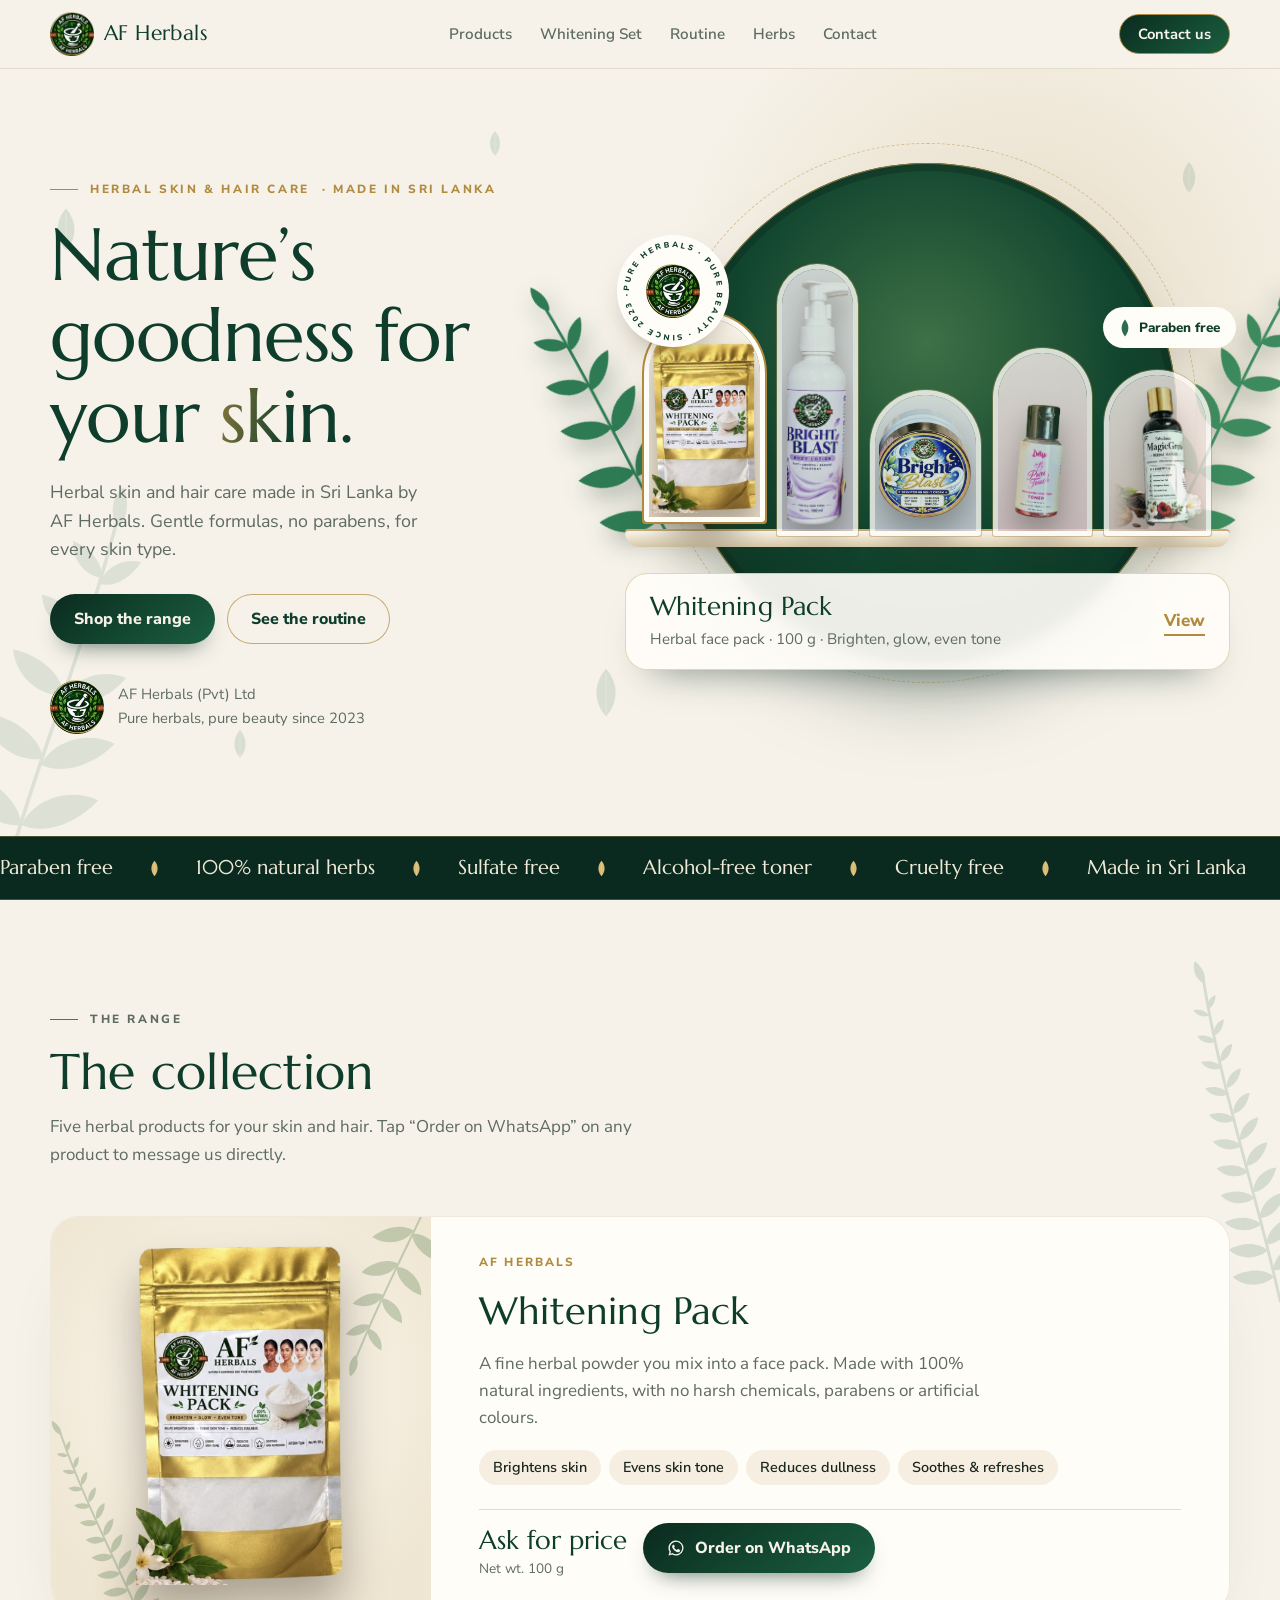
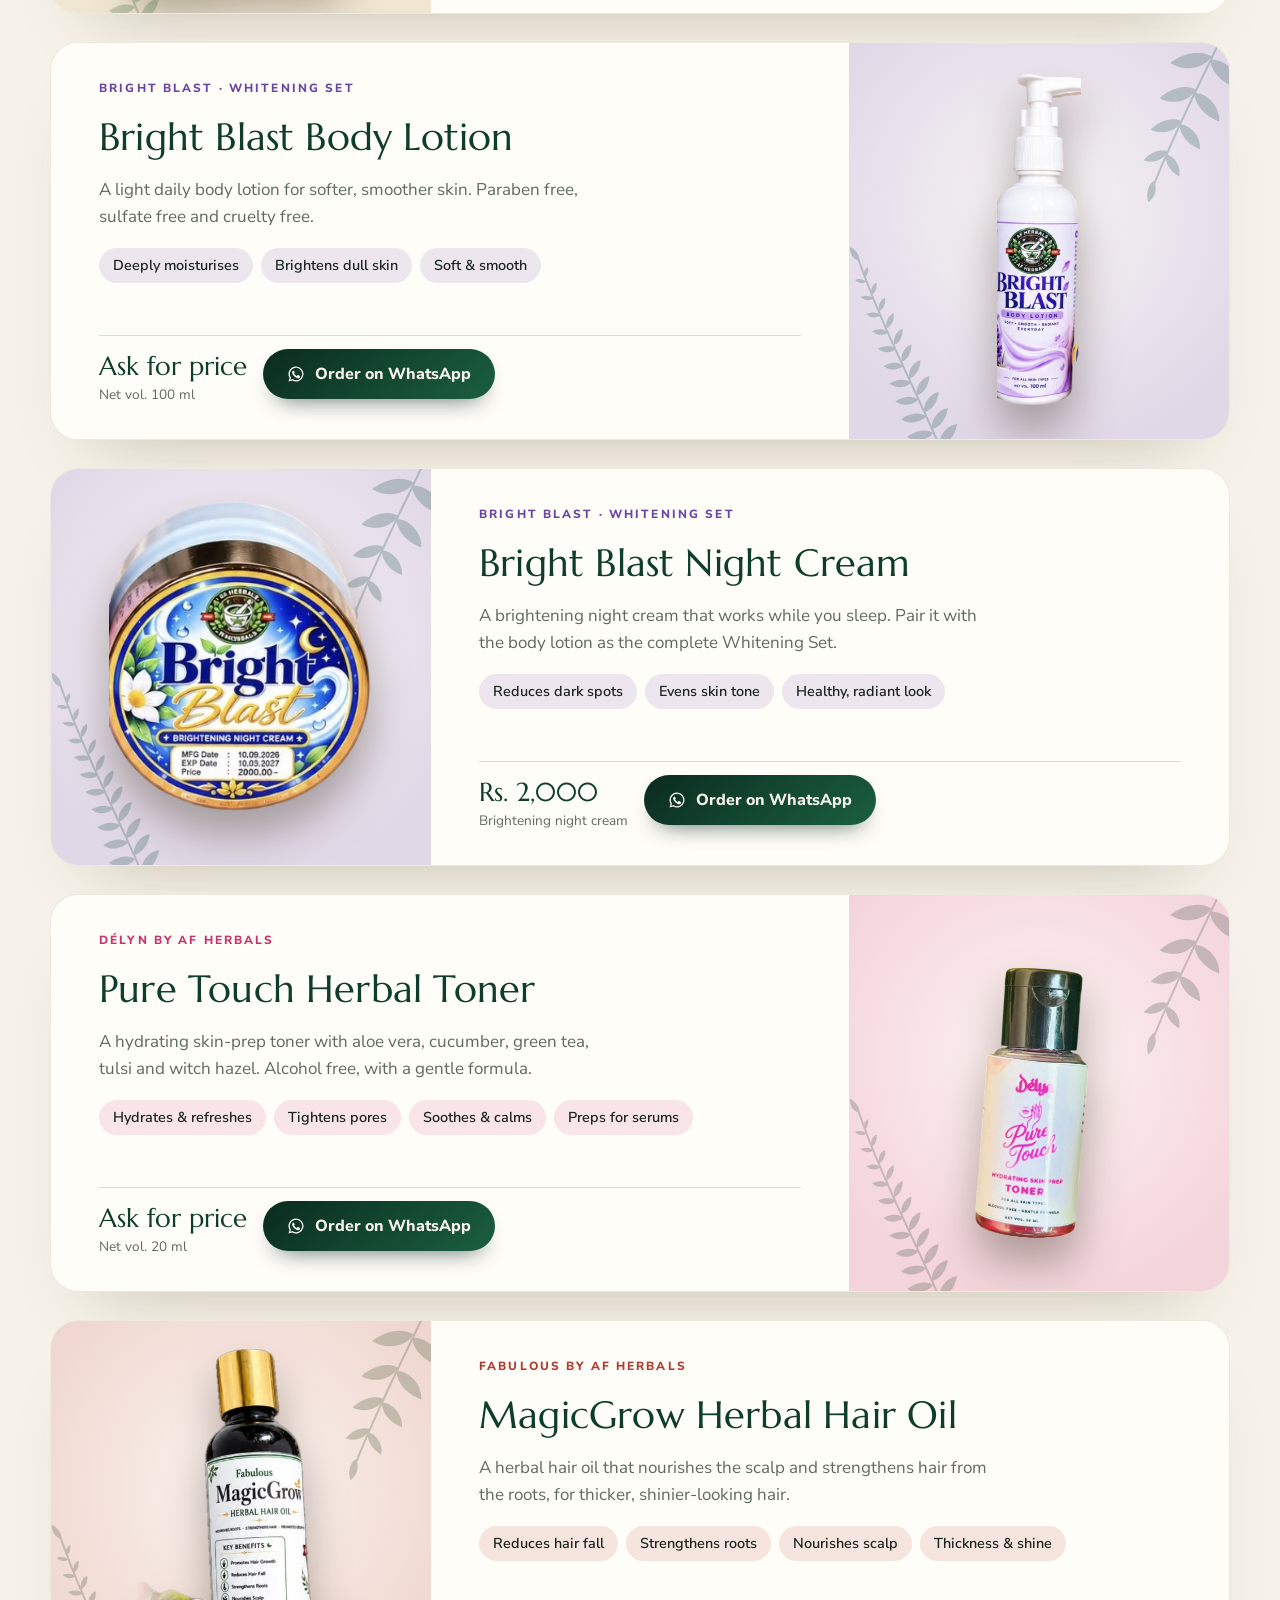
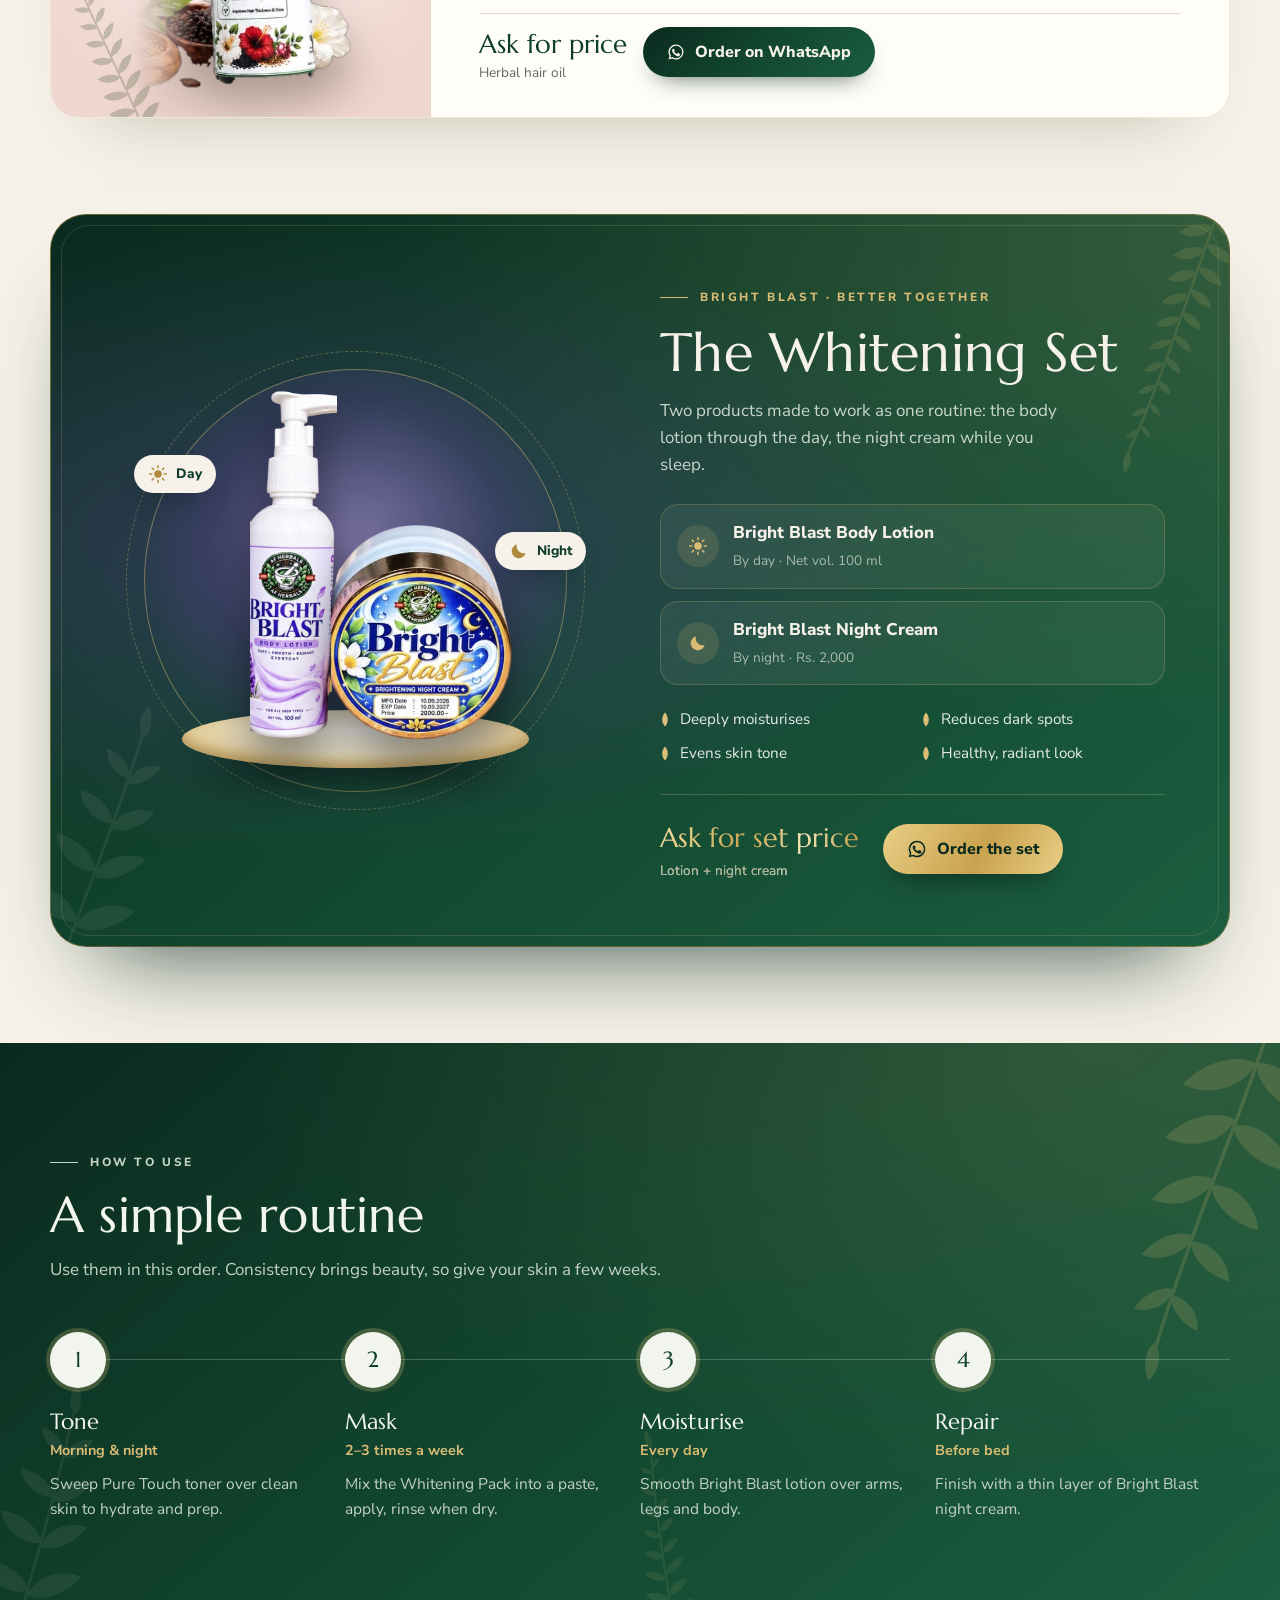
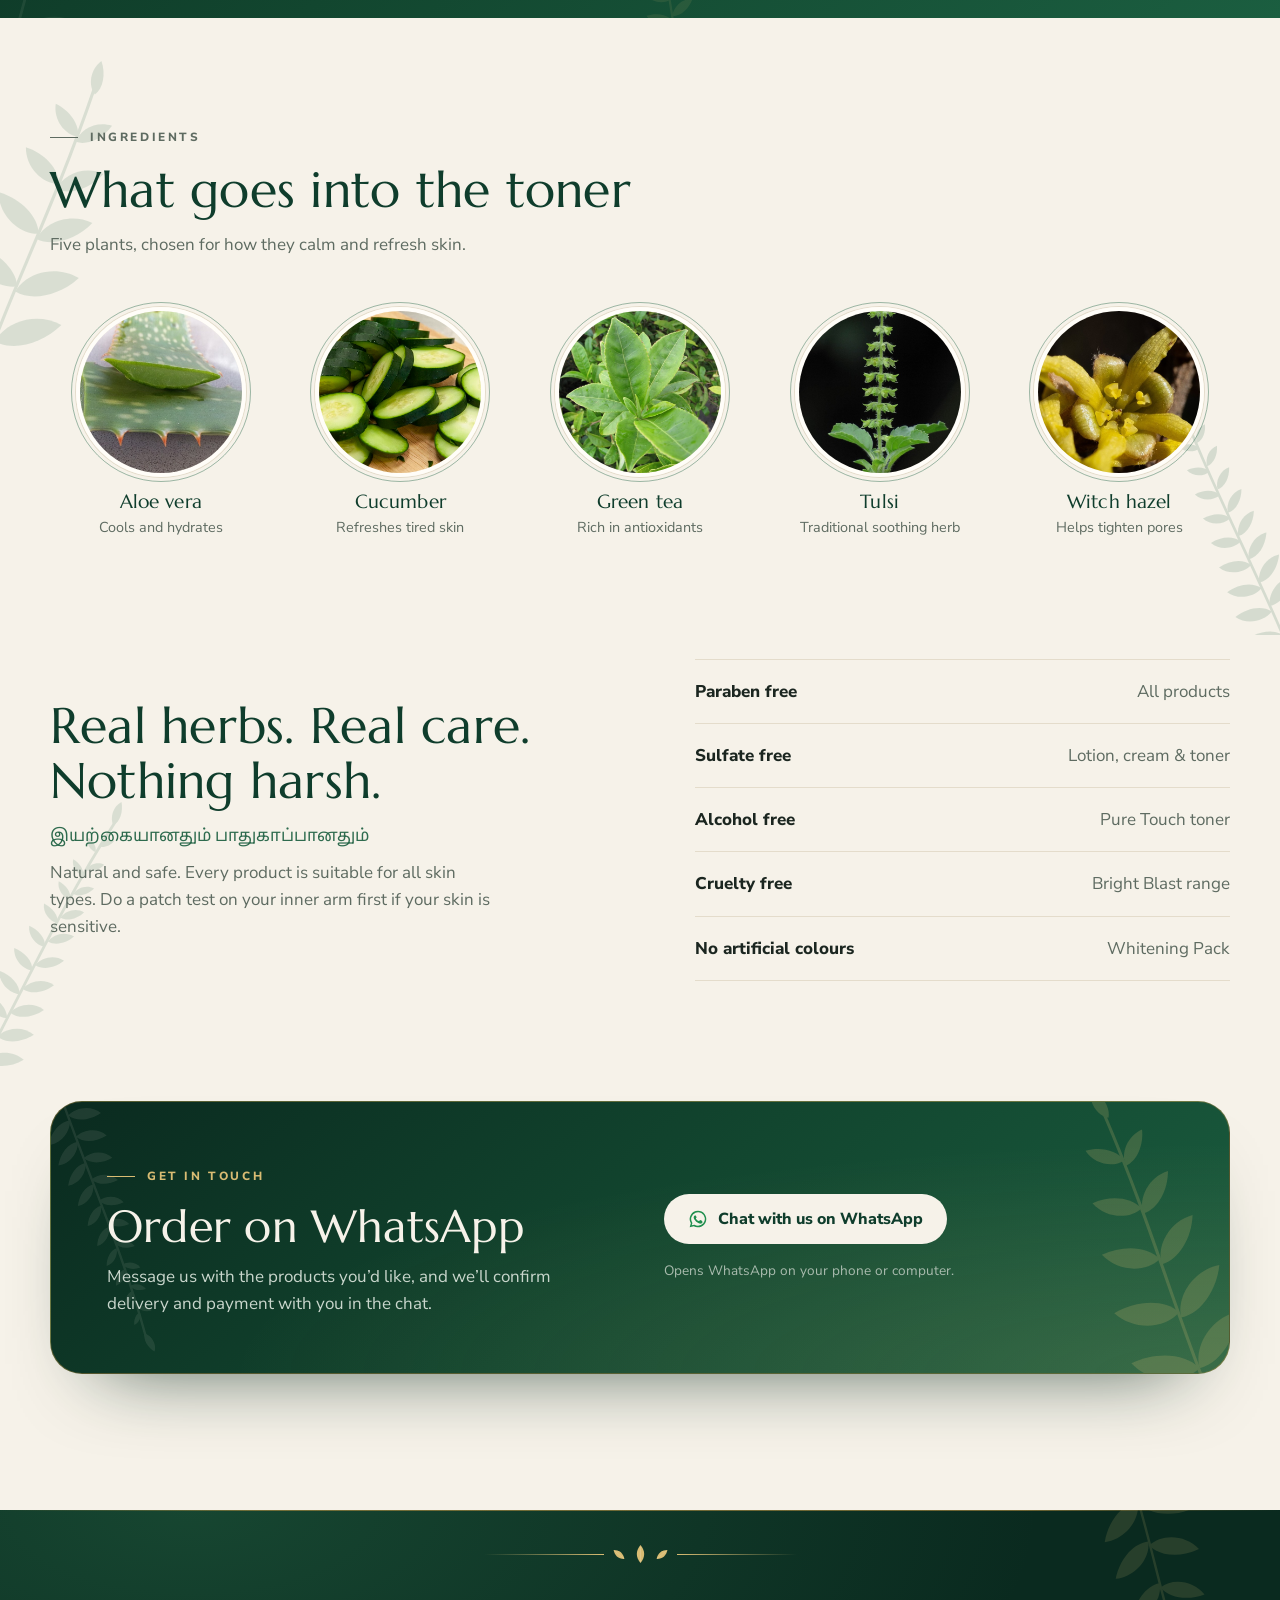
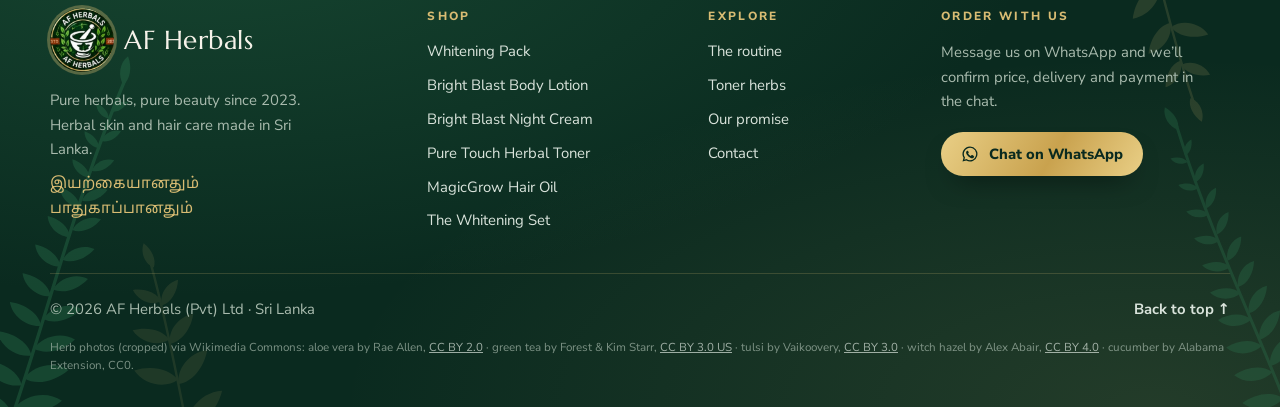
==== index.html @ 0df44816 "first commit" ====
<!DOCTYPE html>
<html lang="en">
<head>
<meta charset="UTF-8">
<meta name="viewport" content="width=device-width, initial-scale=1, viewport-fit=cover">
<title>AF Herbals — Herbal skin &amp; hair care from Sri Lanka</title>
<meta name="description" content="AF Herbals (Pvt) Ltd — herbal skin and hair care made in Sri Lanka. Whitening Pack, Bright Blast body lotion and night cream, Délyn Pure Touch toner, Fabulous MagicGrow hair oil.">
<link rel="preconnect" href="https://fonts.googleapis.com">
<link rel="preconnect" href="https://fonts.gstatic.com" crossorigin>
<link href="https://fonts.googleapis.com/css2?family=Marcellus&family=Nunito+Sans:opsz,wght@6..12,400;6..12,600;6..12,800&family=Noto+Sans+Tamil:wght@500&display=swap" rel="stylesheet">
<link rel="stylesheet" href="css/style.css">
<script>document.documentElement.classList.add("js")</script>
</head>
<body>
<svg width="0" height="0" style="position:absolute" aria-hidden="true"><defs><symbol id="sprig" viewBox="0 0 120 240"><path d="M60 238C57 180 63 110 58 22" fill="none" stroke="currentColor" stroke-width="2.2" stroke-linecap="round"/><path transform="translate(60 214) rotate(-150) scale(1.0)" d="M0 0C9-13 32-17 48-5C33 6 12 9 0 0Z"/><path transform="translate(60 214) rotate(-30) scale(1.0)" d="M0 0C9-13 32-17 48-5C33 6 12 9 0 0Z"/><path transform="translate(60 172) rotate(-155) scale(0.95)" d="M0 0C9-13 32-17 48-5C33 6 12 9 0 0Z"/><path transform="translate(60 176) rotate(-28) scale(0.95)" d="M0 0C9-13 32-17 48-5C33 6 12 9 0 0Z"/><path transform="translate(60 132) rotate(-150) scale(0.85)" d="M0 0C9-13 32-17 48-5C33 6 12 9 0 0Z"/><path transform="translate(60 136) rotate(-32) scale(0.85)" d="M0 0C9-13 32-17 48-5C33 6 12 9 0 0Z"/><path transform="translate(60 94) rotate(-148) scale(0.72)" d="M0 0C9-13 32-17 48-5C33 6 12 9 0 0Z"/><path transform="translate(60 98) rotate(-34) scale(0.72)" d="M0 0C9-13 32-17 48-5C33 6 12 9 0 0Z"/><path transform="translate(60 58) rotate(-140) scale(0.58)" d="M0 0C9-13 32-17 48-5C33 6 12 9 0 0Z"/><path transform="translate(60 62) rotate(-40) scale(0.58)" d="M0 0C9-13 32-17 48-5C33 6 12 9 0 0Z"/><path transform="translate(60 26) rotate(-95) scale(0.5)" d="M0 0C9-13 32-17 48-5C33 6 12 9 0 0Z"/></symbol><symbol id="fern" viewBox="0 0 120 240"><path d="M60 238C62 170 56 100 62 30" fill="none" stroke="currentColor" stroke-width="1.8" stroke-linecap="round"/><path transform="translate(60 222) rotate(-160) scale(1.00)" d="M0 0C6-7 18-9 26-3C18 3 7 5 0 0Z"/><path transform="translate(60 218) rotate(-20) scale(1.00)" d="M0 0C6-7 18-9 26-3C18 3 7 5 0 0Z"/><path transform="translate(60 205) rotate(-158) scale(0.94)" d="M0 0C6-7 18-9 26-3C18 3 7 5 0 0Z"/><path transform="translate(60 201) rotate(-22) scale(0.94)" d="M0 0C6-7 18-9 26-3C18 3 7 5 0 0Z"/><path transform="translate(60 188) rotate(-156) scale(0.88)" d="M0 0C6-7 18-9 26-3C18 3 7 5 0 0Z"/><path transform="translate(60 184) rotate(-24) scale(0.88)" d="M0 0C6-7 18-9 26-3C18 3 7 5 0 0Z"/><path transform="translate(60 171) rotate(-154) scale(0.82)" d="M0 0C6-7 18-9 26-3C18 3 7 5 0 0Z"/><path transform="translate(60 167) rotate(-26) scale(0.82)" d="M0 0C6-7 18-9 26-3C18 3 7 5 0 0Z"/><path transform="translate(60 154) rotate(-152) scale(0.76)" d="M0 0C6-7 18-9 26-3C18 3 7 5 0 0Z"/><path transform="translate(60 150) rotate(-28) scale(0.76)" d="M0 0C6-7 18-9 26-3C18 3 7 5 0 0Z"/><path transform="translate(60 137) rotate(-150) scale(0.70)" d="M0 0C6-7 18-9 26-3C18 3 7 5 0 0Z"/><path transform="translate(60 133) rotate(-30) scale(0.70)" d="M0 0C6-7 18-9 26-3C18 3 7 5 0 0Z"/><path transform="translate(60 120) rotate(-148) scale(0.64)" d="M0 0C6-7 18-9 26-3C18 3 7 5 0 0Z"/><path transform="translate(60 116) rotate(-32) scale(0.64)" d="M0 0C6-7 18-9 26-3C18 3 7 5 0 0Z"/><path transform="translate(60 103) rotate(-146) scale(0.58)" d="M0 0C6-7 18-9 26-3C18 3 7 5 0 0Z"/><path transform="translate(60 99) rotate(-34) scale(0.58)" d="M0 0C6-7 18-9 26-3C18 3 7 5 0 0Z"/><path transform="translate(60 86) rotate(-144) scale(0.52)" d="M0 0C6-7 18-9 26-3C18 3 7 5 0 0Z"/><path transform="translate(60 82) rotate(-36) scale(0.52)" d="M0 0C6-7 18-9 26-3C18 3 7 5 0 0Z"/><path transform="translate(60 69) rotate(-142) scale(0.46)" d="M0 0C6-7 18-9 26-3C18 3 7 5 0 0Z"/><path transform="translate(60 65) rotate(-38) scale(0.46)" d="M0 0C6-7 18-9 26-3C18 3 7 5 0 0Z"/><path transform="translate(60 52) rotate(-140) scale(0.40)" d="M0 0C6-7 18-9 26-3C18 3 7 5 0 0Z"/><path transform="translate(60 48) rotate(-40) scale(0.40)" d="M0 0C6-7 18-9 26-3C18 3 7 5 0 0Z"/><path transform="translate(62 32) rotate(-92) scale(.6)" d="M0 0C6-7 18-9 26-3C18 3 7 5 0 0Z"/></symbol><symbol id="leaf" viewBox="0 0 40 60"><path d="M20 2C6 18 4 40 20 58 36 40 34 18 20 2Z"/><path d="M20 8v48" fill="none" stroke="#fff" stroke-opacity=".35" stroke-width="1.4"/></symbol></defs></svg>

<!-- NAVIGATION -->
<header class="nav">
  <div class="wrap">
    <a class="brand" href="#top" aria-label="AF Herbals home"><img src="images/logo.png" alt=""><b>AF Herbals</b></a>
    <nav aria-label="Main"><ul id="navList">
      <li><a href="#products">Products</a></li>
      <li><a href="#set">Whitening Set</a></li>
      <li><a href="#ritual">Routine</a></li>
      <li><a href="#herbs">Herbs</a></li>
      <li><a href="#order">Contact</a></li>
    </ul></nav>
    <a class="nav-cta" href="#order">Contact us</a>
    <button class="menu-btn" id="menuBtn" aria-label="Open menu" aria-expanded="false" aria-controls="navList"><span></span><span></span><span></span></button>
  </div>
</header>

<main id="top">
<!-- HERO -->
<section class="hero">
  <svg class="sprig sp-hero" aria-hidden="true"><use href="#sprig"/></svg>
  <div class="leaves" aria-hidden="true"><i><svg viewBox="0 0 40 60"><use href="#leaf"/></svg></i><i><svg viewBox="0 0 40 60"><use href="#leaf"/></svg></i><i><svg viewBox="0 0 40 60"><use href="#leaf"/></svg></i><i><svg viewBox="0 0 40 60"><use href="#leaf"/></svg></i><i><svg viewBox="0 0 40 60"><use href="#leaf"/></svg></i><i><svg viewBox="0 0 40 60"><use href="#leaf"/></svg></i></div>
  <div class="wrap">
    <div class="hero-text">
      <p class="eyebrow">Herbal skin &amp; hair care<span class="eb-more"> · Made in Sri Lanka</span></p>
      <h1><span>Nature’s</span> <span>goodness</span> <span>for</span> <span>your</span> <span><em>skin.</em></span></h1>
      <p class="lede">Herbal skin and hair care made in Sri Lanka by AF Herbals. Gentle formulas, no parabens, for every skin type.</p>
      <div class="actions">
        <a class="btn btn-primary" href="#products">Shop the range</a>
        <a class="btn btn-ghost" href="#ritual">See the routine</a>
      </div>
      <div class="estd"><img src="images/logo.png" alt="AF Herbals seal, established 2023"><span>AF Herbals (Pvt) Ltd<br>Pure herbals, pure beauty since 2023</span></div>
    </div>

    <div class="shelf" aria-label="Product shelf">
      <div class="stage">
      <div class="sun" aria-hidden="true"></div>
      <svg class="sprig sp-shelf-l" aria-hidden="true"><use href="#sprig"/></svg><svg class="sprig sp-shelf-r" aria-hidden="true"><use href="#sprig"/></svg>
      <div class="badge" aria-hidden="true"><svg viewBox="0 0 120 120"><defs><path id="ring" d="M60,60 m-47,0 a47,47 0 1,1 94,0 a47,47 0 1,1 -94,0"/></defs><text><textPath href="#ring" textLength="292">PURE HERBALS · PURE BEAUTY · SINCE 2023 · </textPath></text></svg><img src="images/logo.png" alt=""></div>
      <div class="chip" aria-hidden="true"><svg viewBox="0 0 40 60" aria-hidden="true"><path d="M20 2C6 18 4 40 20 58 36 40 34 18 20 2Z"/></svg>Paraben free</div>
      <div class="shelf-items" role="tablist">
        <button class="shelf-item on" data-p="pack" role="tab" aria-selected="true"><span class="arch"><img src="images/whitening-pack.png" alt="Whitening Pack, 100 g gold pouch"></span></button>
        <button class="shelf-item" data-p="lotion" role="tab" aria-selected="false"><span class="arch"><img src="images/bright-blast-lotion.png" alt="Bright Blast body lotion, 100 ml"></span></button>
        <button class="shelf-item" data-p="cream" role="tab" aria-selected="false"><span class="arch"><img src="images/bright-blast-night-cream.png" alt="Bright Blast brightening night cream jar"></span></button>
        <button class="shelf-item" data-p="toner" role="tab" aria-selected="false"><span class="arch"><img src="images/pure-touch-toner.png" alt="Délyn Pure Touch toner, 20 ml"></span></button>
        <button class="shelf-item" data-p="oil" role="tab" aria-selected="false"><span class="arch"><img src="images/magicgrow-hair-oil.png" alt="Fabulous MagicGrow herbal hair oil"></span></button>
      </div>
      <div class="plinth" aria-hidden="true"></div>
      </div>
      <div class="shelf-caption" id="caption" aria-live="polite">
        <h3 id="capName">Whitening Pack</h3>
        <p class="meta" id="capMeta">Herbal face pack · 100 g · Brighten, glow, even tone</p>
        <a class="go" id="capLink" href="#p-pack">View</a>
      </div>
    </div>
  </div>
</section>

<!-- MARQUEE -->
<div class="marquee" aria-hidden="true"><div class="track"><span>Paraben free</span><b><svg viewBox="0 0 40 60"><use href="#leaf"/></svg></b><span>100% natural herbs</span><b><svg viewBox="0 0 40 60"><use href="#leaf"/></svg></b><span>Sulfate free</span><b><svg viewBox="0 0 40 60"><use href="#leaf"/></svg></b><span>Alcohol-free toner</span><b><svg viewBox="0 0 40 60"><use href="#leaf"/></svg></b><span>Cruelty free</span><b><svg viewBox="0 0 40 60"><use href="#leaf"/></svg></b><span>Made in Sri Lanka</span><b><svg viewBox="0 0 40 60"><use href="#leaf"/></svg></b><span>Paraben free</span><b><svg viewBox="0 0 40 60"><use href="#leaf"/></svg></b><span>100% natural herbs</span><b><svg viewBox="0 0 40 60"><use href="#leaf"/></svg></b><span>Sulfate free</span><b><svg viewBox="0 0 40 60"><use href="#leaf"/></svg></b><span>Alcohol-free toner</span><b><svg viewBox="0 0 40 60"><use href="#leaf"/></svg></b><span>Cruelty free</span><b><svg viewBox="0 0 40 60"><use href="#leaf"/></svg></b><span>Made in Sri Lanka</span><b><svg viewBox="0 0 40 60"><use href="#leaf"/></svg></b></div></div>

<!-- PRODUCTS -->
<section class="block leafy" id="products">
  <svg class="sprig sp-sec-r" aria-hidden="true"><use href="#fern"/></svg>
  <div class="wrap">
    <div class="head">
      <p class="eyebrow">The range</p>
      <h2>The collection</h2>
      <p>Five herbal products for your skin and hair. Tap “Order on WhatsApp” on any product to message us directly.</p>
    </div>

    <div class="products">
      <article class="product" id="p-pack" data-line="gold" data-id="pack">
        <div class="pic"><svg class="sprig sp-pic-a" aria-hidden="true"><use href="#fern"/></svg><svg class="sprig sp-pic-b" aria-hidden="true"><use href="#sprig"/></svg><img src="images/whitening-pack.png" alt="Whitening Pack pouch" loading="lazy"></div>
        <div class="body">
          <span class="line">AF Herbals</span>
          <h3>Whitening Pack</h3>
          <p class="desc">A fine herbal powder you mix into a face pack. Made with 100% natural ingredients, with no harsh chemicals, parabens or artificial colours.</p>
          <ul class="benefits"><li>Brightens skin</li><li>Evens skin tone</li><li>Reduces dullness</li><li>Soothes &amp; refreshes</li></ul>
          <div class="buy">
            <div class="price">Ask for price<small>Net wt. 100 g</small></div>
            <a class="btn add" data-wa href="#order" target="_blank" rel="noopener"><svg width="18" height="18" viewBox="0 0 24 24" fill="currentColor" aria-hidden="true"><path d="M12 2a10 10 0 0 0-8.6 15.1L2 22l5-1.3A10 10 0 1 0 12 2Zm0 18.2a8.2 8.2 0 0 1-4.2-1.2l-.3-.2-3 .8.8-2.9-.2-.3A8.2 8.2 0 1 1 12 20.2Zm4.5-6.1c-.2-.1-1.5-.7-1.7-.8-.2-.1-.4-.1-.6.1l-.8 1c-.1.2-.3.2-.5.1a6.7 6.7 0 0 1-3.3-2.9c-.3-.4.2-.4.7-1.3.1-.2 0-.3 0-.4l-.8-1.8c-.2-.5-.4-.4-.6-.4h-.5a1 1 0 0 0-.7.3 3 3 0 0 0-.9 2.2 5.2 5.2 0 0 0 1.1 2.7 11.8 11.8 0 0 0 4.5 4c1.7.7 2.3.8 3.2.6.5-.1 1.5-.6 1.7-1.2.2-.6.2-1.1.1-1.2l-.4-.2Z"/></svg>Order on WhatsApp</a>
          </div>
        </div>
      </article>

      <article class="product" id="p-lotion" data-line="lav" data-id="lotion">
        <div class="pic"><svg class="sprig sp-pic-a" aria-hidden="true"><use href="#fern"/></svg><svg class="sprig sp-pic-b" aria-hidden="true"><use href="#sprig"/></svg><img src="images/bright-blast-lotion.png" alt="Bright Blast body lotion bottle" loading="lazy"></div>
        <div class="body">
          <span class="line">Bright Blast · Whitening Set</span>
          <h3>Bright Blast Body Lotion</h3>
          <p class="desc">A light daily body lotion for softer, smoother skin. Paraben free, sulfate free and cruelty free.</p>
          <ul class="benefits"><li>Deeply moisturises</li><li>Brightens dull skin</li><li>Soft &amp; smooth</li></ul>
          <div class="buy">
            <div class="price">Ask for price<small>Net vol. 100 ml</small></div>
            <a class="btn add" data-wa href="#order" target="_blank" rel="noopener"><svg width="18" height="18" viewBox="0 0 24 24" fill="currentColor" aria-hidden="true"><path d="M12 2a10 10 0 0 0-8.6 15.1L2 22l5-1.3A10 10 0 1 0 12 2Zm0 18.2a8.2 8.2 0 0 1-4.2-1.2l-.3-.2-3 .8.8-2.9-.2-.3A8.2 8.2 0 1 1 12 20.2Zm4.5-6.1c-.2-.1-1.5-.7-1.7-.8-.2-.1-.4-.1-.6.1l-.8 1c-.1.2-.3.2-.5.1a6.7 6.7 0 0 1-3.3-2.9c-.3-.4.2-.4.7-1.3.1-.2 0-.3 0-.4l-.8-1.8c-.2-.5-.4-.4-.6-.4h-.5a1 1 0 0 0-.7.3 3 3 0 0 0-.9 2.2 5.2 5.2 0 0 0 1.1 2.7 11.8 11.8 0 0 0 4.5 4c1.7.7 2.3.8 3.2.6.5-.1 1.5-.6 1.7-1.2.2-.6.2-1.1.1-1.2l-.4-.2Z"/></svg>Order on WhatsApp</a>
          </div>
        </div>
      </article>

      <article class="product" id="p-cream" data-line="lav" data-id="cream">
        <div class="pic"><svg class="sprig sp-pic-a" aria-hidden="true"><use href="#fern"/></svg><svg class="sprig sp-pic-b" aria-hidden="true"><use href="#sprig"/></svg><img src="images/bright-blast-night-cream.png" alt="Bright Blast night cream jar" loading="lazy"></div>
        <div class="body">
          <span class="line">Bright Blast · Whitening Set</span>
          <h3>Bright Blast Night Cream</h3>
          <p class="desc">A brightening night cream that works while you sleep. Pair it with the body lotion as the complete Whitening Set.</p>
          <ul class="benefits"><li>Reduces dark spots</li><li>Evens skin tone</li><li>Healthy, radiant look</li></ul>
          <div class="buy">
            <div class="price">Rs. 2,000<small>Brightening night cream</small></div>
            <a class="btn add" data-wa href="#order" target="_blank" rel="noopener"><svg width="18" height="18" viewBox="0 0 24 24" fill="currentColor" aria-hidden="true"><path d="M12 2a10 10 0 0 0-8.6 15.1L2 22l5-1.3A10 10 0 1 0 12 2Zm0 18.2a8.2 8.2 0 0 1-4.2-1.2l-.3-.2-3 .8.8-2.9-.2-.3A8.2 8.2 0 1 1 12 20.2Zm4.5-6.1c-.2-.1-1.5-.7-1.7-.8-.2-.1-.4-.1-.6.1l-.8 1c-.1.2-.3.2-.5.1a6.7 6.7 0 0 1-3.3-2.9c-.3-.4.2-.4.7-1.3.1-.2 0-.3 0-.4l-.8-1.8c-.2-.5-.4-.4-.6-.4h-.5a1 1 0 0 0-.7.3 3 3 0 0 0-.9 2.2 5.2 5.2 0 0 0 1.1 2.7 11.8 11.8 0 0 0 4.5 4c1.7.7 2.3.8 3.2.6.5-.1 1.5-.6 1.7-1.2.2-.6.2-1.1.1-1.2l-.4-.2Z"/></svg>Order on WhatsApp</a>
          </div>
        </div>
      </article>

      <article class="product" id="p-toner" data-line="rose" data-id="toner">
        <div class="pic"><svg class="sprig sp-pic-a" aria-hidden="true"><use href="#fern"/></svg><svg class="sprig sp-pic-b" aria-hidden="true"><use href="#sprig"/></svg><img src="images/pure-touch-toner.png" alt="Délyn Pure Touch toner bottle" loading="lazy"></div>
        <div class="body">
          <span class="line">Délyn by AF Herbals</span>
          <h3>Pure Touch Herbal Toner</h3>
          <p class="desc">A hydrating skin-prep toner with aloe vera, cucumber, green tea, tulsi and witch hazel. Alcohol free, with a gentle formula.</p>
          <ul class="benefits"><li>Hydrates &amp; refreshes</li><li>Tightens pores</li><li>Soothes &amp; calms</li><li>Preps for serums</li></ul>
          <div class="buy">
            <div class="price">Ask for price<small>Net vol. 20 ml</small></div>
            <a class="btn add" data-wa href="#order" target="_blank" rel="noopener"><svg width="18" height="18" viewBox="0 0 24 24" fill="currentColor" aria-hidden="true"><path d="M12 2a10 10 0 0 0-8.6 15.1L2 22l5-1.3A10 10 0 1 0 12 2Zm0 18.2a8.2 8.2 0 0 1-4.2-1.2l-.3-.2-3 .8.8-2.9-.2-.3A8.2 8.2 0 1 1 12 20.2Zm4.5-6.1c-.2-.1-1.5-.7-1.7-.8-.2-.1-.4-.1-.6.1l-.8 1c-.1.2-.3.2-.5.1a6.7 6.7 0 0 1-3.3-2.9c-.3-.4.2-.4.7-1.3.1-.2 0-.3 0-.4l-.8-1.8c-.2-.5-.4-.4-.6-.4h-.5a1 1 0 0 0-.7.3 3 3 0 0 0-.9 2.2 5.2 5.2 0 0 0 1.1 2.7 11.8 11.8 0 0 0 4.5 4c1.7.7 2.3.8 3.2.6.5-.1 1.5-.6 1.7-1.2.2-.6.2-1.1.1-1.2l-.4-.2Z"/></svg>Order on WhatsApp</a>
          </div>
        </div>
      </article>

      <article class="product" id="p-oil" data-line="red" data-id="oil">
        <div class="pic"><svg class="sprig sp-pic-a" aria-hidden="true"><use href="#fern"/></svg><svg class="sprig sp-pic-b" aria-hidden="true"><use href="#sprig"/></svg><img src="images/magicgrow-hair-oil.png" alt="Fabulous MagicGrow herbal hair oil bottle with gold cap" loading="lazy"></div>
        <div class="body">
          <span class="line">Fabulous by AF Herbals</span>
          <h3>MagicGrow Herbal Hair Oil</h3>
          <p class="desc">A herbal hair oil that nourishes the scalp and strengthens hair from the roots, for thicker, shinier-looking hair.</p>
          <ul class="benefits"><li>Reduces hair fall</li><li>Strengthens roots</li><li>Nourishes scalp</li><li>Thickness &amp; shine</li></ul>
          <div class="buy">
            <div class="price">Ask for price<small>Herbal hair oil</small></div>
            <a class="btn add" data-wa href="#order" target="_blank" rel="noopener"><svg width="18" height="18" viewBox="0 0 24 24" fill="currentColor" aria-hidden="true"><path d="M12 2a10 10 0 0 0-8.6 15.1L2 22l5-1.3A10 10 0 1 0 12 2Zm0 18.2a8.2 8.2 0 0 1-4.2-1.2l-.3-.2-3 .8.8-2.9-.2-.3A8.2 8.2 0 1 1 12 20.2Zm4.5-6.1c-.2-.1-1.5-.7-1.7-.8-.2-.1-.4-.1-.6.1l-.8 1c-.1.2-.3.2-.5.1a6.7 6.7 0 0 1-3.3-2.9c-.3-.4.2-.4.7-1.3.1-.2 0-.3 0-.4l-.8-1.8c-.2-.5-.4-.4-.6-.4h-.5a1 1 0 0 0-.7.3 3 3 0 0 0-.9 2.2 5.2 5.2 0 0 0 1.1 2.7 11.8 11.8 0 0 0 4.5 4c1.7.7 2.3.8 3.2.6.5-.1 1.5-.6 1.7-1.2.2-.6.2-1.1.1-1.2l-.4-.2Z"/></svg>Order on WhatsApp</a>
          </div>
        </div>
      </article>
    </div>
  </div>
</section>

<!-- WHITENING SET -->
<section class="block set-section" id="set" style="padding-top:0">
  <div class="wrap">
    <div class="set">
      <svg class="sprig sp-set-a" aria-hidden="true"><use href="#fern"/></svg><svg class="sprig sp-set-b" aria-hidden="true"><use href="#sprig"/></svg>
      <div class="set-stage" aria-hidden="true">
        <div class="set-halo"></div>
        <div class="set-pedestal"></div>
        <img class="set-lotion" src="images/bright-blast-lotion.png" alt="">
        <img class="set-cream" src="images/bright-blast-night-cream.png" alt="">
        <span class="set-tag set-tag-day"><svg viewBox="0 0 24 24" aria-hidden="true"><circle cx="12" cy="12" r="4.5"/><g stroke="currentColor" stroke-width="1.8" stroke-linecap="round"><path d="M12 2v2.5M12 19.5V22M2 12h2.5M19.5 12H22M4.9 4.9l1.8 1.8M17.3 17.3l1.8 1.8M4.9 19.1l1.8-1.8M17.3 6.7l1.8-1.8"/></g></svg>Day</span>
        <span class="set-tag set-tag-night"><svg viewBox="0 0 24 24" aria-hidden="true"><path d="M20 14.5A8.5 8.5 0 0 1 9.5 4a8.5 8.5 0 1 0 10.5 10.5Z"/></svg>Night</span>
      </div>
      <div class="set-copy">
        <p class="eyebrow">Bright Blast · Better together</p>
        <h2>The Whitening Set</h2>
        <p class="set-lede">Two products made to work as one routine: the body lotion through the day, the night cream while you sleep.</p>
        <ol class="set-pair">
          <li><span class="set-ico"><svg viewBox="0 0 24 24" aria-hidden="true"><circle cx="12" cy="12" r="4.5"/><g stroke="currentColor" stroke-width="1.8" stroke-linecap="round"><path d="M12 2v2.5M12 19.5V22M2 12h2.5M19.5 12H22M4.9 4.9l1.8 1.8M17.3 17.3l1.8 1.8M4.9 19.1l1.8-1.8M17.3 6.7l1.8-1.8"/></g></svg></span><div><b>Bright Blast Body Lotion</b><small>By day · Net vol. 100 ml</small></div></li>
          <li><span class="set-ico"><svg viewBox="0 0 24 24" aria-hidden="true"><path d="M20 14.5A8.5 8.5 0 0 1 9.5 4a8.5 8.5 0 1 0 10.5 10.5Z"/></svg></span><div><b>Bright Blast Night Cream</b><small>By night · Rs. 2,000</small></div></li>
        </ol>
        <ul class="set-benefits">
          <li><svg viewBox="0 0 40 60" aria-hidden="true"><use href="#leaf"/></svg>Deeply moisturises</li><li><svg viewBox="0 0 40 60" aria-hidden="true"><use href="#leaf"/></svg>Reduces dark spots</li><li><svg viewBox="0 0 40 60" aria-hidden="true"><use href="#leaf"/></svg>Evens skin tone</li><li><svg viewBox="0 0 40 60" aria-hidden="true"><use href="#leaf"/></svg>Healthy, radiant look</li>
        </ul>
        <div class="set-buy">
          <div class="set-price">Ask for set price<small>Lotion + night cream</small></div>
          <a class="btn btn-gold" data-wa data-msg="Hello AF Herbals, I'd like to order the Whitening Set (Bright Blast Body Lotion + Night Cream)." href="#order" target="_blank" rel="noopener"><svg width="20" height="20" viewBox="0 0 24 24" fill="currentColor" aria-hidden="true"><path d="M12 2a10 10 0 0 0-8.6 15.1L2 22l5-1.3A10 10 0 1 0 12 2Zm0 18.2a8.2 8.2 0 0 1-4.2-1.2l-.3-.2-3 .8.8-2.9-.2-.3A8.2 8.2 0 1 1 12 20.2Zm4.5-6.1c-.2-.1-1.5-.7-1.7-.8-.2-.1-.4-.1-.6.1l-.8 1c-.1.2-.3.2-.5.1a6.7 6.7 0 0 1-3.3-2.9c-.3-.4.2-.4.7-1.3.1-.2 0-.3 0-.4l-.8-1.8c-.2-.5-.4-.4-.6-.4h-.5a1 1 0 0 0-.7.3 3 3 0 0 0-.9 2.2 5.2 5.2 0 0 0 1.1 2.7 11.8 11.8 0 0 0 4.5 4c1.7.7 2.3.8 3.2.6.5-.1 1.5-.6 1.7-1.2.2-.6.2-1.1.1-1.2l-.4-.2Z"/></svg>Order the set</a>
        </div>
      </div>
    </div>
  </div>
</section>

<!-- RITUAL -->
<section class="block ritual" id="ritual">
  <svg class="sprig sp-band-m" aria-hidden="true"><use href="#fern"/></svg><svg class="sprig sp-band-r" aria-hidden="true"><use href="#sprig"/></svg><svg class="sprig sp-band-l" aria-hidden="true"><use href="#sprig"/></svg>
  <div class="wrap">
    <div class="head">
      <p class="eyebrow">How to use</p>
      <h2>A simple routine</h2>
      <p>Use them in this order. Consistency brings beauty, so give your skin a few weeks.</p>
    </div>
    <ol class="steps">
      <li><span class="n">1</span><h3>Tone</h3><div class="when">Morning &amp; night</div><p>Sweep Pure Touch toner over clean skin to hydrate and prep.</p></li>
      <li><span class="n">2</span><h3>Mask</h3><div class="when">2–3 times a week</div><p>Mix the Whitening Pack into a paste, apply, rinse when dry.</p></li>
      <li><span class="n">3</span><h3>Moisturise</h3><div class="when">Every day</div><p>Smooth Bright Blast lotion over arms, legs and body.</p></li>
      <li><span class="n">4</span><h3>Repair</h3><div class="when">Before bed</div><p>Finish with a thin layer of Bright Blast night cream.</p></li>
    </ol>
  </div>
</section>

<!-- HERBS -->
<section class="block leafy" id="herbs">
  <svg class="sprig sp-herb-l" aria-hidden="true"><use href="#sprig"/></svg><svg class="sprig sp-herb-r" aria-hidden="true"><use href="#fern"/></svg>
  <div class="wrap">
    <div class="head">
      <p class="eyebrow">Ingredients</p>
      <h2>What goes into the toner</h2>
      <p>Five plants, chosen for how they calm and refresh skin.</p>
    </div>
    <div class="herbs">
      <div class="herb"><img src="images/herbs/aloe-vera.jpg" alt="" loading="lazy"><h3>Aloe vera</h3><p>Cools and hydrates</p></div>
      <div class="herb"><img src="images/herbs/cucumber.jpg" alt="" loading="lazy"><h3>Cucumber</h3><p>Refreshes tired skin</p></div>
      <div class="herb"><img src="images/herbs/green-tea.jpg" alt="" loading="lazy"><h3>Green tea</h3><p>Rich in antioxidants</p></div>
      <div class="herb"><img src="images/herbs/tulsi.jpg" alt="" loading="lazy"><h3>Tulsi</h3><p>Traditional soothing herb</p></div>
      <div class="herb"><img src="images/herbs/witch-hazel.jpg" alt="" loading="lazy"><h3>Witch hazel</h3><p>Helps tighten pores</p></div>
    </div>
  </div>
</section>

<!-- PROMISE -->
<section class="block leafy" id="promise" style="padding-top:24px">
  <svg class="sprig sp-promise" aria-hidden="true"><use href="#fern"/></svg>
  <div class="wrap promise">
    <div>
      <h2>Real herbs. Real care. Nothing harsh.</h2>
      <p class="ta" lang="ta">இயற்கையானதும் பாதுகாப்பானதும்</p>
      <p style="color:var(--muted);margin-top:8px;max-width:44ch">Natural and safe. Every product is suitable for all skin types. Do a patch test on your inner arm first if your skin is sensitive.</p>
    </div>
    <ul class="freefrom">
      <li><b>Paraben free</b><span>All products</span></li>
      <li><b>Sulfate free</b><span>Lotion, cream &amp; toner</span></li>
      <li><b>Alcohol free</b><span>Pure Touch toner</span></li>
      <li><b>Cruelty free</b><span>Bright Blast range</span></li>
      <li><b>No artificial colours</b><span>Whitening Pack</span></li>
    </ul>
  </div>
</section>

<!-- CONTACT -->
<section class="block" id="order" style="padding-top:24px">
  <div class="wrap">
    <div class="order">
      <svg class="sprig sp-order-l" aria-hidden="true"><use href="#fern"/></svg><svg class="sprig sp-order" aria-hidden="true"><use href="#sprig"/></svg>
      <div>
        <p class="eyebrow">Get in touch</p>
        <h2>Order on WhatsApp</h2>
        <p class="sub">Message us with the products you’d like, and we’ll confirm delivery and payment with you in the chat.</p>
      </div>
      <div class="contact-cta">
        <a class="btn btn-wa" data-wa href="#order" target="_blank" rel="noopener"><svg width="20" height="20" viewBox="0 0 24 24" fill="currentColor" aria-hidden="true"><path d="M12 2a10 10 0 0 0-8.6 15.1L2 22l5-1.3A10 10 0 1 0 12 2Zm0 18.2a8.2 8.2 0 0 1-4.2-1.2l-.3-.2-3 .8.8-2.9-.2-.3A8.2 8.2 0 1 1 12 20.2Zm4.5-6.1c-.2-.1-1.5-.7-1.7-.8-.2-.1-.4-.1-.6.1l-.8 1c-.1.2-.3.2-.5.1a6.7 6.7 0 0 1-3.3-2.9c-.3-.4.2-.4.7-1.3.1-.2 0-.3 0-.4l-.8-1.8c-.2-.5-.4-.4-.6-.4h-.5a1 1 0 0 0-.7.3 3 3 0 0 0-.9 2.2 5.2 5.2 0 0 0 1.1 2.7 11.8 11.8 0 0 0 4.5 4c1.7.7 2.3.8 3.2.6.5-.1 1.5-.6 1.7-1.2.2-.6.2-1.1.1-1.2l-.4-.2Z"/></svg>Chat with us on WhatsApp</a>
        <p class="hint">Opens WhatsApp on your phone or computer.</p>
      </div>
    </div>
  </div>
</section>
</main>

<!-- FOOTER -->
<footer>
  <svg class="sprig sp-foot" aria-hidden="true"><use href="#sprig"/></svg><svg class="sprig sp-foot-l" aria-hidden="true"><use href="#fern"/></svg><svg class="sprig sp-foot-l2" aria-hidden="true"><use href="#sprig"/></svg><svg class="sprig sp-foot-r" aria-hidden="true"><use href="#fern"/></svg>
  <div class="foot-divider" aria-hidden="true"><i></i><svg viewBox="0 0 40 60" aria-hidden="true"><use href="#leaf"/></svg><svg viewBox="0 0 40 60" aria-hidden="true"><use href="#leaf"/></svg><svg viewBox="0 0 40 60" aria-hidden="true"><use href="#leaf"/></svg><i></i></div>
  <div class="wrap foot-grid">
    <div class="foot-brand">
      <a class="brand" href="#top"><img src="images/logo.png" alt=""><b>AF Herbals</b></a>
      <p>Pure herbals, pure beauty since 2023. Herbal skin and hair care made in Sri Lanka.</p>
      <p class="ta" lang="ta">இயற்கையானதும் பாதுகாப்பானதும்</p>
    </div>
    <nav class="foot-col" aria-label="Shop">
      <h4>Shop</h4>
      <ul>
        <li><a href="#p-pack">Whitening Pack</a></li>
        <li><a href="#p-lotion">Bright Blast Body Lotion</a></li>
        <li><a href="#p-cream">Bright Blast Night Cream</a></li>
        <li><a href="#p-toner">Pure Touch Herbal Toner</a></li>
        <li><a href="#p-oil">MagicGrow Hair Oil</a></li>
        <li><a href="#set">The Whitening Set</a></li>
      </ul>
    </nav>
    <nav class="foot-col" aria-label="Explore">
      <h4>Explore</h4>
      <ul>
        <li><a href="#ritual">The routine</a></li>
        <li><a href="#herbs">Toner herbs</a></li>
        <li><a href="#promise">Our promise</a></li>
        <li><a href="#order">Contact</a></li>
      </ul>
    </nav>
    <div class="foot-col foot-contact">
      <h4>Order with us</h4>
      <p>Message us on WhatsApp and we’ll confirm price, delivery and payment in the chat.</p>
      <a class="btn btn-gold" data-wa href="#order" target="_blank" rel="noopener"><svg width="18" height="18" viewBox="0 0 24 24" fill="currentColor" aria-hidden="true"><path d="M12 2a10 10 0 0 0-8.6 15.1L2 22l5-1.3A10 10 0 1 0 12 2Zm0 18.2a8.2 8.2 0 0 1-4.2-1.2l-.3-.2-3 .8.8-2.9-.2-.3A8.2 8.2 0 1 1 12 20.2Zm4.5-6.1c-.2-.1-1.5-.7-1.7-.8-.2-.1-.4-.1-.6.1l-.8 1c-.1.2-.3.2-.5.1a6.7 6.7 0 0 1-3.3-2.9c-.3-.4.2-.4.7-1.3.1-.2 0-.3 0-.4l-.8-1.8c-.2-.5-.4-.4-.6-.4h-.5a1 1 0 0 0-.7.3 3 3 0 0 0-.9 2.2 5.2 5.2 0 0 0 1.1 2.7 11.8 11.8 0 0 0 4.5 4c1.7.7 2.3.8 3.2.6.5-.1 1.5-.6 1.7-1.2.2-.6.2-1.1.1-1.2l-.4-.2Z"/></svg>Chat on WhatsApp</a>
    </div>
  </div>
  <div class="wrap foot-bottom">
    <span>© <span id="yr"></span> AF Herbals (Pvt) Ltd · Sri Lanka</span>
    <a class="to-top" href="#top">Back to top ↑</a>
    <p class="credits">Herb photos (cropped) via Wikimedia Commons: aloe vera by Rae Allen, <a href="https://creativecommons.org/licenses/by/2.0/" rel="noopener">CC BY 2.0</a> · green tea by Forest &amp; Kim Starr, <a href="https://creativecommons.org/licenses/by/3.0/us/" rel="noopener">CC BY 3.0 US</a> · tulsi by Vaikoovery, <a href="https://creativecommons.org/licenses/by/3.0/" rel="noopener">CC BY 3.0</a> · witch hazel by Alex Abair, <a href="https://creativecommons.org/licenses/by/4.0/" rel="noopener">CC BY 4.0</a> · cucumber by Alabama Extension, CC0.</p>
  </div>
</footer>

<!-- FLOATING WHATSAPP BUTTON -->
<a class="wa-fab" id="waFab" data-wa href="#order" target="_blank" rel="noopener" aria-label="Order on WhatsApp">
  <svg viewBox="0 0 24 24" fill="currentColor" aria-hidden="true"><path d="M12 2a10 10 0 0 0-8.6 15.1L2 22l5-1.3A10 10 0 1 0 12 2Zm0 18.2a8.2 8.2 0 0 1-4.2-1.2l-.3-.2-3 .8.8-2.9-.2-.3A8.2 8.2 0 1 1 12 20.2Zm4.5-6.1c-.2-.1-1.5-.7-1.7-.8-.2-.1-.4-.1-.6.1l-.8 1c-.1.2-.3.2-.5.1a6.7 6.7 0 0 1-3.3-2.9c-.3-.4.2-.4.7-1.3.1-.2 0-.3 0-.4l-.8-1.8c-.2-.5-.4-.4-.6-.4h-.5a1 1 0 0 0-.7.3 3 3 0 0 0-.9 2.2 5.2 5.2 0 0 0 1.1 2.7 11.8 11.8 0 0 0 4.5 4c1.7.7 2.3.8 3.2.6.5-.1 1.5-.6 1.7-1.2.2-.6.2-1.1.1-1.2l-.4-.2Z"/></svg>
  <span class="wa-fab-label">Order on WhatsApp</span>
</a>

<script src="js/main.js"></script>
</body>
</html>
---- css/style.css ----
/* ============ TOKENS ============ */
:root{
  --leaf:#0F3D2C;      /* rich emerald, from the logo */
  --moss:#2E6B4E;
  --deep:#0A2A1F;      /* darkest green for bands */
  --emerald:linear-gradient(140deg,#0A2A1F 0%,#12462F 50%,#1B5E40 100%);
  --gold-soft:#D9BC73;
  --nav-h:69px;        /* top bar height incl. border */
  --mq-h:64px;         /* ribbon height */
  --mist:#F6F2E9;      /* warm ivory page */
  --paper:#FFFDF8;
  --ink:#1B2620;
  --muted:#5E6B61;
  --line:#E4DCCB;
  --gold:#B08A3E;      /* whitening pack foil */
  --lav:#6A45A6;       /* bright blast */
  --rose:#C8336B;      /* délyn toner */
  --red:#B23A2E;       /* fabulous hair oil (hibiscus) */
  --wood:#8A5A36;
  --glow:var(--gold);  /* changes with the selected product */
  --display:"Marcellus", "Cormorant Garamond", Georgia, serif;
  --body:"Nunito Sans", "Segoe UI", system-ui, sans-serif;
  --tamil:"Noto Sans Tamil", "Latha", sans-serif;
  box-sizing:border-box;
  padding-top:env(safe-area-inset-top,0px);
  padding-bottom:env(safe-area-inset-bottom,0px);
  color-scheme:light;
}
/* Always light. To bring back a dark look, add data-theme="dark" to <html>. */
:root[data-theme="dark"]{
  color-scheme:dark;
  --mist:#101813; --paper:#16211A; --ink:#E9EFE6; --muted:#A3B3A7;
  --line:#2A3A2F; --leaf:#CFE3D2; --moss:#8DBB98;
}
html{scroll-behavior:smooth;scroll-padding-top:calc(env(safe-area-inset-top,0px) + 76px)}
*,*::before,*::after{box-sizing:border-box}
body{margin:0;background:var(--mist);color:var(--ink);font-family:var(--body);font-size:17px;line-height:1.6;-webkit-font-smoothing:antialiased;overflow-x:hidden}
img{max-width:100%;display:block}
a{color:inherit}
h1,h2,h3{font-family:var(--display);font-weight:400;line-height:1.1;letter-spacing:.005em;margin:0;color:var(--leaf)}
p{margin:0}
:focus-visible{outline:3px solid var(--glow);outline-offset:3px;border-radius:6px}
.wrap{width:min(1180px,100% - 40px);margin-inline:auto}

/* ============ NAV ============ */
.nav{position:sticky;top:env(safe-area-inset-top,0px);z-index:50;background:color-mix(in srgb,var(--mist) 82%,transparent);backdrop-filter:blur(14px);-webkit-backdrop-filter:blur(14px);border-bottom:1px solid var(--line)}
.nav .wrap{display:flex;align-items:center;justify-content:space-between;height:68px;gap:16px}
.brand{display:flex;align-items:center;gap:10px;text-decoration:none}
.brand img{width:44px;height:44px}
.brand b{font-family:var(--display);font-weight:400;font-size:1.3rem;color:var(--leaf);letter-spacing:.02em}
.nav ul{display:flex;gap:28px;list-style:none;margin:0;padding:0}
.nav ul a{text-decoration:none;color:var(--muted);font-weight:600;font-size:.95rem;transition:color .2s}
.nav ul a:hover{color:var(--leaf)}
.nav-cta{display:inline-flex;align-items:center;gap:8px;border:1px solid var(--gold);color:#F6F2E9;background:var(--emerald);border-radius:999px;padding:9px 18px;font:700 .92rem var(--body);text-decoration:none;transition:background .3s,color .3s}
.nav-cta:hover{background:var(--leaf);color:#F6F2E9}
.menu-btn{display:none;flex:none;width:44px;height:44px;border-radius:50%;border:1px solid color-mix(in srgb,var(--gold) 70%,transparent);background:var(--paper);cursor:pointer;padding:0;place-content:center;gap:5px}
.menu-btn span{display:block;width:18px;height:1.8px;border-radius:2px;background:var(--leaf);transition:transform .35s,opacity .25s}
.nav.open .menu-btn span:nth-child(1){transform:translateY(6.8px) rotate(45deg)}
.nav.open .menu-btn span:nth-child(2){opacity:0}
.nav.open .menu-btn span:nth-child(3){transform:translateY(-6.8px) rotate(-45deg)}
@media (max-width:760px){
  .nav .wrap{gap:10px}
  .brand{margin-right:auto}
  .brand img{width:40px;height:40px}
  .nav-cta{padding:8px 14px;font-size:.86rem;white-space:nowrap}
  .brand b{font-size:1.15rem;white-space:nowrap}
  .menu-btn{display:grid}
  .nav ul{position:absolute;left:0;right:0;top:100%;flex-direction:column;gap:0;padding:6px 20px 18px;
    background:color-mix(in srgb,var(--paper) 97%,transparent);backdrop-filter:blur(14px);-webkit-backdrop-filter:blur(14px);
    border-bottom:1px solid color-mix(in srgb,var(--gold) 40%,transparent);box-shadow:0 30px 40px -30px rgba(10,42,31,.5);
    opacity:0;visibility:hidden;transform:translateY(-8px);transition:opacity .3s,transform .35s,visibility .3s}
  .nav.open ul{opacity:1;visibility:visible;transform:none}
  .nav ul a{display:block;padding:15px 0;font-family:var(--display);font-size:1.3rem;font-weight:400;color:var(--leaf);border-bottom:1px solid var(--line)}
  .nav ul li:last-child a{border-bottom:0}
}

/* ============ HERO / SHELF ============ */
/* hero + ribbon fill the first screen exactly, so the ribbon sits on the bottom edge */
.hero{position:relative;padding:40px 0;overflow:hidden;isolation:isolate;display:flex;align-items:center;
  min-height:calc(100vh - var(--nav-h) - var(--mq-h));min-height:calc(100svh - var(--nav-h) - var(--mq-h))}
.hero::before{content:"";position:absolute;inset:-20% -10% auto auto;width:780px;height:780px;border-radius:50%;
  background:radial-gradient(circle,color-mix(in srgb,var(--glow) 20%,transparent) 0%,transparent 64%);
  z-index:-1;transition:background .8s ease}
.hero .wrap{display:grid;grid-template-columns:1fr 1.15fr;gap:48px;align-items:center}
.hero h1{font-size:clamp(2.6rem,6vw,4.6rem);letter-spacing:-.01em}
.hero .lede{margin-top:20px;max-width:34ch;color:var(--muted);font-size:1.12rem}
.hero .actions{display:flex;flex-wrap:wrap;gap:12px;margin-top:30px}
.btn{display:inline-flex;align-items:center;justify-content:center;gap:10px;border-radius:999px;padding:14px 24px;font:800 1rem var(--body);text-decoration:none;border:0;cursor:pointer;transition:transform .2s,background .3s}
.btn:active{transform:scale(.97)}
.btn-primary{background:var(--emerald);color:#F6F2E9;box-shadow:0 12px 24px -14px rgba(10,42,31,.8)}
.btn-ghost{background:transparent;color:var(--leaf);box-shadow:inset 0 0 0 1px color-mix(in srgb,var(--gold) 70%,transparent)}
.btn-wa{background:#1F8F4E;color:#fff}
.estd{margin-top:36px;display:flex;align-items:center;gap:14px;color:var(--muted);font-size:.92rem}
.estd img{width:54px;height:54px}

.shelf{position:relative}
.stage{position:relative;padding-top:34px}
.sun{position:absolute;left:50%;top:57%;width:min(96%,500px);aspect-ratio:1;transform:translate(-50%,-50%);border-radius:50%;z-index:-1;
  background:radial-gradient(circle at 50% 36%,color-mix(in srgb,var(--glow) 22%,#1E6A48) 0%,#12462F 48%,var(--deep) 100%);
  box-shadow:inset 0 0 0 1px color-mix(in srgb,var(--gold) 70%,transparent),inset 0 0 0 8px rgba(10,42,31,.4),0 50px 90px -40px rgba(10,42,31,.55);transition:background .8s}
.sun::after{content:"";position:absolute;inset:-20px;border-radius:50%;border:1px dashed color-mix(in srgb,var(--gold) 45%,transparent)}
.shelf-items{display:flex;align-items:flex-end;gap:clamp(10px,2vw,22px);padding:0 clamp(6px,2vw,24px)}
.shelf-item{position:relative;flex:var(--f) 1 0;min-width:0;display:block;background:none;border:0;padding:0;cursor:pointer;
  transition:transform .5s cubic-bezier(.2,.8,.2,1),filter .5s,opacity .5s;filter:saturate(.8);opacity:.82}
.shelf-item[data-p="pack"]{--f:30;--r:.56;--t:var(--gold)}
.shelf-item[data-p="lotion"]{--f:19;--r:.27;--t:var(--lav)}
.shelf-item[data-p="cream"]{--f:27;--r:.74;--t:#4B63C9}
.shelf-item[data-p="toner"]{--f:24;--r:.5;--t:var(--rose)}
.shelf-item[data-p="oil"]{--f:26;--r:.62;--t:var(--red)}
.arch{display:block;width:100%;aspect-ratio:var(--r);border-radius:999px 999px 18px 18px;overflow:hidden;background:linear-gradient(180deg,color-mix(in srgb,var(--t) 8%,var(--paper)) 0%,color-mix(in srgb,var(--t) 22%,var(--paper)) 100%);
  box-shadow:0 0 0 5px var(--paper),0 0 0 6px color-mix(in srgb,var(--gold) 55%,transparent),0 34px 40px -26px rgba(60,45,20,.6);transition:box-shadow .5s}
.arch img{width:100%;height:100%;object-fit:contain;object-position:50% 100%;padding:12% 3% 4%;filter:drop-shadow(0 16px 14px rgba(40,30,15,.35))}
.shelf-item.on{transform:translateY(-14px);filter:none;opacity:1}
.shelf-item.on .arch{box-shadow:0 0 0 5px var(--paper),0 0 0 7px var(--glow),0 44px 46px -26px rgba(60,45,20,.7)}
.shelf-item:hover{opacity:1;filter:none}
.plinth{height:18px;margin-top:-2px;border-radius:4px 4px 14px 14px;
  background:linear-gradient(180deg,#FFFDF8 0%,#EFE6D3 45%,#D9CAAB 100%);
  box-shadow:inset 0 2px 0 color-mix(in srgb,var(--gold) 70%,transparent),0 24px 30px -14px rgba(90,70,30,.45)}
.badge{position:absolute;left:-8px;top:0;width:112px;aspect-ratio:1;display:grid;place-items:center;background:var(--paper);border-radius:50%;z-index:2;box-shadow:0 16px 34px -18px rgba(60,45,20,.6)}
.badge svg{position:absolute;inset:0;width:100%;height:100%}
.badge text{font:800 8.4px var(--body);fill:var(--leaf)}
.badge img{width:54px;height:54px}
.chip{position:absolute;right:-6px;top:23%;z-index:2;display:inline-flex;align-items:center;gap:8px;background:var(--paper);color:var(--leaf);padding:10px 16px;border-radius:999px;font-weight:800;font-size:.84rem;box-shadow:0 16px 34px -18px rgba(60,45,20,.6)}
.chip svg{width:12px;fill:var(--moss)}
/* phones: give the green circle room above and below the products, caption sits under it */
@media (max-width:760px){
  .hero{padding:16px 0 40px}
  .stage{padding:15% 2% 11%}
  .sun{top:50%;width:96%}
  .sun::after{inset:-10px}
  .shelf-items{gap:6px;padding:0 6px}
  .arch{box-shadow:0 0 0 3px var(--paper),0 0 0 4px color-mix(in srgb,var(--gold) 55%,transparent),0 20px 24px -16px rgba(0,0,0,.6);border-radius:999px 999px 12px 12px}
  .shelf-item.on .arch{box-shadow:0 0 0 3px var(--paper),0 0 0 5px var(--glow),0 24px 26px -16px rgba(0,0,0,.7)}
  .shelf-item.on{transform:translateY(-8px)}
  .plinth{height:12px;margin-inline:2px}
  .badge{width:70px;left:0;top:0}
  .badge img{width:34px;height:34px}
  .chip{top:3%;right:0;font-size:.72rem;padding:7px 11px}
  .sp-shelf-l,.sp-shelf-r{width:64px;bottom:12%}
  .sp-shelf-l{left:-5%}
  .sp-shelf-r{right:-5%}
  .shelf-caption{margin-top:10px;min-height:0;padding:14px 18px}
  .shelf-caption h3{font-size:1.3rem}
  .shelf-caption .meta{font-size:.88rem}
  .hero .eyebrow{letter-spacing:.14em;font-size:.68rem}
}
@media (max-width:440px){.eb-more{display:none}}
@media (max-width:370px){.brand img{width:36px;height:36px}.brand{gap:8px}.nav-cta{padding:8px 12px}}
.shelf-caption{position:relative;z-index:1;margin-top:26px;min-height:92px;display:grid;grid-template-columns:1fr auto;gap:6px 18px;align-items:start;background:color-mix(in srgb,var(--paper) 92%,transparent);backdrop-filter:blur(8px);-webkit-backdrop-filter:blur(8px);border:1px solid color-mix(in srgb,var(--gold) 35%,transparent);border-radius:22px;padding:18px 24px;box-shadow:0 24px 40px -28px rgba(10,42,31,.6)}
.shelf-caption h3{font-size:1.6rem}
.shelf-caption .meta{color:var(--muted);font-size:.95rem;grid-column:1}
.shelf-caption .go{grid-row:1/3;grid-column:2;align-self:center;color:var(--glow);font-weight:800;text-decoration:none;border-bottom:2px solid currentColor;transition:color .6s}
.shelf-caption > *{transition:opacity .25s}
.shelf-caption.swap > *{opacity:0}

/* single orchestrated load moment */
@media (prefers-reduced-motion:no-preference){
  .shelf-item{animation:rise .9s cubic-bezier(.2,.8,.2,1) backwards}
  .shelf-item:nth-child(2){animation-delay:.12s}
  .shelf-item:nth-child(3){animation-delay:.24s}
  .shelf-item:nth-child(4){animation-delay:.36s}
  .shelf-item:nth-child(5){animation-delay:.48s}
  @keyframes rise{from{transform:translateY(60px);opacity:0}}
}
@media (max-width:880px){
  .hero{padding-top:36px}
  .hero .wrap{grid-template-columns:1fr;gap:36px}
  .shelf{order:-1}
}

/* ============ SECTION BASE ============ */
section.block{padding:96px 0}
.head{max-width:620px;margin-bottom:48px}
.head h2{font-size:clamp(2rem,4.4vw,3.1rem)}
.head p{margin-top:14px;color:var(--muted)}

/* ============ PRODUCTS ============ */
.products{display:grid;gap:28px}
.product{--c:var(--gold);display:grid;grid-template-columns:minmax(220px,380px) 1fr;gap:0;background:var(--paper);border-radius:28px;overflow:hidden;border:1px solid color-mix(in srgb,var(--line) 60%,transparent);box-shadow:0 40px 70px -50px rgba(70,55,25,.35)}
.product[data-line="lav"]{--c:var(--lav)}
.product[data-line="rose"]{--c:var(--rose)}
.product[data-line="red"]{--c:var(--red)}
.product .pic{position:relative;background:radial-gradient(circle at 50% 42%,color-mix(in srgb,var(--c) 5%,var(--paper)) 0%,color-mix(in srgb,var(--c) 20%,var(--paper)) 80%);display:grid;place-items:center;padding:28px;min-height:320px}
.product .pic img{max-height:340px;width:auto;filter:drop-shadow(0 26px 22px rgba(40,30,15,.35))}
.product .body{padding:36px clamp(22px,4vw,48px);display:flex;flex-direction:column;gap:18px}
.product .line{color:var(--c);font-weight:800;font-size:.74rem;letter-spacing:.18em;text-transform:uppercase}
.product h3{font-size:clamp(1.8rem,3.2vw,2.4rem)}
.product .desc{color:var(--muted);max-width:52ch}
.benefits{display:flex;flex-wrap:wrap;gap:8px;list-style:none;margin:0;padding:0}
.benefits li{padding:6px 14px;border-radius:999px;font-size:.9rem;font-weight:600;background:color-mix(in srgb,var(--c) 12%,transparent);color:var(--ink)}
.buy{margin-top:auto;display:flex;flex-wrap:wrap;align-items:center;gap:16px;padding-top:10px;border-top:1px solid var(--line)}
.price{font-family:var(--display);font-size:1.6rem;color:var(--leaf)}
.price small{font-family:var(--body);font-size:.85rem;color:var(--muted);display:block;line-height:1.2}
.add{background:var(--emerald);color:#F6F2E9;box-shadow:0 12px 24px -14px rgba(10,42,31,.8)}
.contact-cta{display:grid;align-content:center;justify-items:start;gap:4px}
.product:nth-child(even){grid-template-columns:1fr minmax(220px,380px)}
.product:nth-child(even) .pic{order:2}
@media (max-width:760px){
  .product,.product:nth-child(even){grid-template-columns:1fr}
  .product:nth-child(even) .pic{order:0}
  .product .pic{min-height:260px}
  .product .pic img{max-height:260px}
}

/* ============ RITUAL (a real sequence) ============ */
.ritual{position:relative;overflow:hidden;isolation:isolate;background:radial-gradient(ellipse at 85% 0%,rgba(217,188,115,.14),transparent 55%),var(--emerald);color:var(--mist)}
:root[data-theme="dark"] .ritual{background:#0B120E}
.ritual .head h2{color:#F1F5EE}
.ritual .head p{color:#C3D2C6}
.steps{list-style:none;margin:0;padding:0;display:grid;grid-template-columns:repeat(4,1fr);position:relative}
.steps::before{content:"";position:absolute;left:0;right:0;top:27px;height:1px;background:rgba(255,255,255,.22)}
.steps li{position:relative;padding-right:24px}
.steps .n{width:56px;height:56px;border-radius:50%;display:grid;place-items:center;background:#F1F5EE;color:var(--leaf);font-family:var(--display);box-shadow:0 0 0 4px rgba(217,188,115,.25);font-size:1.4rem;position:relative}
.steps h3{color:#F1F5EE;font-size:1.35rem;margin-top:22px}
.steps .when{color:var(--gold-soft);font-weight:700;font-size:.9rem;margin-top:6px}
.steps p{color:#C3D2C6;font-size:.97rem;margin-top:10px;max-width:30ch}
@media (max-width:820px){
  .steps{grid-template-columns:1fr;gap:34px}
  .steps::before{left:27px;right:auto;top:0;bottom:0;width:1px;height:auto}
  .steps li{display:grid;grid-template-columns:56px 1fr;column-gap:20px}
  .steps .n{grid-row:1/5}
  .steps h3{margin-top:10px}
}

/* ============ HERBS ============ */
.herbs{display:grid;grid-template-columns:repeat(5,1fr);gap:18px}
.herb{text-align:center}
.herb img{width:100%;max-width:170px;aspect-ratio:1;object-fit:cover;border-radius:50%;margin:0 auto;border:4px solid var(--paper);outline:1px solid color-mix(in srgb,var(--moss) 45%,transparent);outline-offset:4px;box-shadow:0 0 0 1px var(--line)}
.herb h3{font-size:1.2rem;margin-top:14px}
.herb p{color:var(--muted);font-size:.9rem;margin-top:4px}
@media (max-width:760px){.herbs{grid-template-columns:repeat(2,1fr)} .herb:last-child{grid-column:1/-1}}

/* ============ PROMISE ============ */
.promise{display:grid;grid-template-columns:1.1fr 1fr;gap:56px;align-items:center}
.promise h2{font-size:clamp(2rem,4.4vw,3.1rem)}
.promise .ta{font-family:var(--tamil);color:var(--moss);font-size:1.05rem;margin-top:16px}
.freefrom{list-style:none;margin:0;padding:0;border-top:1px solid var(--line)}
.freefrom li{display:flex;justify-content:space-between;gap:16px;padding:18px 0;border-bottom:1px solid var(--line)}
.freefrom b{font-weight:800}
.freefrom span{color:var(--muted);text-align:right}
@media (max-width:820px){.promise{grid-template-columns:1fr;gap:28px}}

/* ============ ORDER ============ */
.order{position:relative;overflow:hidden;isolation:isolate;background:radial-gradient(ellipse at 100% 100%,rgba(217,188,115,.16),transparent 60%),var(--emerald);color:#F1EAD8;border:1px solid color-mix(in srgb,var(--gold) 45%,transparent);box-shadow:0 40px 80px -50px rgba(10,42,31,.8);border-radius:32px;padding:clamp(24px,5vw,56px);display:grid;grid-template-columns:1fr 1fr;gap:48px}
.order h2{font-size:clamp(2rem,4vw,2.8rem)}
.order .sub{color:#C9D6CC;margin-top:12px}
.order h2{color:#F6F2E9}
.order .eyebrow{color:var(--gold-soft)}
.order .hint{color:#A9BBAE}
.order .btn-wa{background:#F6F2E9;color:var(--leaf)}
.order .btn-wa svg{color:#1F8F4E}
.hint{font-size:.85rem;color:var(--muted);margin-top:12px}
@media (max-width:820px){.order{grid-template-columns:1fr;gap:28px}}

/* ============ FOOTER ============ */

/* ============ PREMIUM DETAILS ============ */
.eyebrow{display:inline-flex;align-items:center;gap:12px;color:var(--gold);font-weight:800;font-size:.74rem;letter-spacing:.22em;text-transform:uppercase;margin-bottom:16px}
.eyebrow::before{content:"";width:28px;height:1px;background:currentColor}
.ritual .eyebrow{color:var(--gold-soft)}
.hero h1 span{display:inline-block}
.hero h1 em{font-style:normal;background:linear-gradient(100deg,var(--leaf) 20%,var(--gold) 50%,var(--leaf) 80%);background-size:250% 100%;background-position:100% 0;-webkit-background-clip:text;background-clip:text;color:transparent}

/* floating leaves in the hero */
.leaves{position:absolute;inset:0;z-index:-1;pointer-events:none;color:var(--moss)}
.leaves i{position:absolute;width:26px;opacity:.14}
.leaves svg{display:block;width:100%;fill:currentColor}
.leaves i:nth-child(1){left:4%;top:18%;width:30px}
.leaves i:nth-child(2){left:38%;top:8%;width:18px}
.leaves i:nth-child(3){left:46%;top:78%;width:34px}
.leaves i:nth-child(4){left:92%;top:12%;width:22px}
.leaves i:nth-child(5){left:18%;top:86%;width:20px}
.leaves i:nth-child(6){left:88%;top:70%;width:28px}

/* marquee band */
.marquee{overflow:hidden;background:var(--deep);height:var(--mq-h);display:flex;align-items:center;border-block:1px solid color-mix(in srgb,var(--gold) 40%,transparent)}
.marquee .track{display:flex;width:max-content;align-items:center;gap:36px;padding-right:36px}
.marquee span{font-family:var(--display);font-size:1.25rem;color:#F1EAD8;white-space:nowrap}
.marquee b{color:var(--gold-soft);font-size:.8rem}

/* hover life */
.btn-primary,.add{position:relative;overflow:hidden}
.btn-primary::after,.add::after{content:"";position:absolute;inset:0;background:linear-gradient(110deg,transparent 30%,rgba(255,255,255,.35) 50%,transparent 70%);transform:translateX(-120%);transition:transform .7s ease}
.btn-primary:hover::after,.add:hover::after{transform:translateX(120%)}
.btn:hover{transform:translateY(-2px)}
.btn-ghost:hover{background:color-mix(in srgb,var(--gold) 10%,transparent)}
.product{transition:transform .5s cubic-bezier(.2,.8,.2,1),box-shadow .5s}
.product:hover{transform:translateY(-6px);box-shadow:0 50px 80px -46px rgba(70,55,25,.45)}
.product .pic img{transition:transform .8s cubic-bezier(.2,.8,.2,1)}
.product:hover .pic img{transform:scale(1.05) rotate(-1.5deg)}
.benefits li{transition:transform .25s,background .25s}
.benefits li:hover{transform:translateY(-2px);background:color-mix(in srgb,var(--c) 22%,transparent)}
.herb img{transition:transform .6s cubic-bezier(.2,.8,.2,1),box-shadow .6s}
.herb:hover img{transform:scale(1.07) rotate(6deg);box-shadow:0 0 0 1px var(--gold),0 20px 30px -18px rgba(70,55,25,.5)}
.freefrom li{transition:padding .3s}
.freefrom li:hover{padding-inline:10px}
.nav{transition:box-shadow .3s}
.nav.scrolled{box-shadow:0 10px 30px -20px rgba(40,40,20,.35)}

/* scroll progress line under the nav */
@supports (animation-timeline:scroll()){
  .nav::after{content:"";position:absolute;left:0;bottom:-1px;height:2px;width:100%;background:linear-gradient(90deg,var(--moss),var(--gold));transform-origin:left;transform:scaleX(0);animation:progress linear both;animation-timeline:scroll(root)}
  @keyframes progress{to{transform:scaleX(1)}}
}

@media (prefers-reduced-motion:no-preference){
  /* hero entrance: words rise one by one, then text and buttons */
  .hero h1 span{animation:word .9s cubic-bezier(.2,.8,.2,1) both}
  .hero h1 span:nth-child(2){animation-delay:.08s}
  .hero h1 span:nth-child(3){animation-delay:.16s}
  .hero h1 span:nth-child(4){animation-delay:.24s}
  .hero h1 span:nth-child(5){animation-delay:.32s}
  .hero h1 em{animation:sheen 6s ease-in-out 1.2s infinite}
  .hero .eyebrow,.hero .lede,.hero .actions,.hero .estd{animation:fadeUp .9s cubic-bezier(.2,.8,.2,1) both}
  .hero .lede{animation-delay:.45s}
  .hero .actions{animation-delay:.6s}
  .hero .estd{animation-delay:.75s}
  .hero::before{animation:breathe 9s ease-in-out infinite alternate}
  .shelf-item.on .arch{animation:float 4.5s ease-in-out .9s infinite}
  .badge svg{animation:spin 30s linear infinite}
  .badge{animation:fadeUp .9s cubic-bezier(.2,.8,.2,1) .6s both}
  .chip{animation:fadeUp .9s cubic-bezier(.2,.8,.2,1) .8s both,float 5s ease-in-out 1.8s infinite}
  .leaves i{animation:drift 14s ease-in-out infinite alternate}
  .leaves i:nth-child(2n){animation-duration:18s;animation-direction:alternate-reverse}
  .leaves i:nth-child(3n){animation-duration:22s}
  .marquee .track{animation:marquee 38s linear infinite}
  .marquee:hover .track{animation-play-state:paused}

  /* scroll reveal (main.js adds .in when the element comes into view) */
  .js .reveal{opacity:0;transform:translateY(34px);transition:opacity .9s cubic-bezier(.2,.8,.2,1) var(--d,0s),transform .9s cubic-bezier(.2,.8,.2,1) var(--d,0s)}
  .js .reveal.in{opacity:1;transform:none}
  .js .product.reveal.in{transition:transform .5s cubic-bezier(.2,.8,.2,1),box-shadow .5s,opacity .9s}
  .js .steps::before{transform:scaleX(0);transform-origin:left;transition:transform 1.4s cubic-bezier(.6,0,.2,1) .2s}
  .js .steps.in::before{transform:none}
  .js .steps .n{transform:scale(0);transition:transform .6s cubic-bezier(.3,1.6,.5,1) var(--d,0s)}
  .js .steps.in .n{transform:none}

  @keyframes word{from{opacity:0;transform:translateY(.5em) rotate(2deg);filter:blur(6px)}}
  @keyframes fadeUp{from{opacity:0;transform:translateY(24px)}}
  @keyframes sheen{0%,60%{background-position:100% 0}100%{background-position:-50% 0}}
  @keyframes breathe{from{transform:scale(.92)}to{transform:scale(1.08) translate(-2%,3%)}}
  @keyframes float{0%,100%{transform:translateY(0)}50%{transform:translateY(-8px)}}
  @keyframes drift{from{transform:translate(0,0) rotate(-10deg)}to{transform:translate(24px,-30px) rotate(25deg)}}
  @keyframes spin{to{transform:rotate(360deg)}}
  @keyframes marquee{to{transform:translateX(-50%)}}
}
@media (max-width:820px){.js .steps::before{transform-origin:top}}
@media (max-width:820px) and (prefers-reduced-motion:no-preference){.js .steps::before{transform:scaleY(0)}}

/* ============ BOTANICAL SPRIGS ============ */
.sprig{position:absolute;pointer-events:none;z-index:-1;fill:currentColor;width:120px;height:240px}
.sp-shelf-l,.sp-shelf-r{width:clamp(90px,14vw,150px);height:auto;aspect-ratio:1/2;bottom:0;color:#2E7A52;filter:drop-shadow(0 10px 12px rgba(10,42,31,.35))}
.sp-shelf-l{left:-4%;transform:rotate(-28deg);transform-origin:bottom center}
.sp-shelf-r{right:-1%;transform:rotate(26deg) scaleX(-1);transform-origin:bottom center;color:#3C8A5E}
.sp-hero{left:-30px;bottom:-40px;width:200px;height:400px;color:var(--moss);opacity:.12;transform:rotate(18deg)}
.sp-band-r{right:-20px;top:-30px;width:190px;height:380px;color:var(--gold-soft);opacity:.18;transform:rotate(200deg)}
.sp-band-l{left:-30px;bottom:-60px;width:150px;height:300px;color:#F1EAD8;opacity:.07;transform:rotate(15deg)}
.sp-order{right:-10px;bottom:-40px;width:170px;height:340px;color:var(--gold-soft);opacity:.2;transform:rotate(-20deg)}
@media (prefers-reduced-motion:no-preference){
  .sp-shelf-l{animation:sway 7s ease-in-out infinite alternate}
  .sp-shelf-r{animation:swayR 8s ease-in-out infinite alternate}
  @keyframes sway{from{transform:rotate(-31deg)}to{transform:rotate(-24deg)}}
  @keyframes swayR{from{transform:rotate(23deg) scaleX(-1)}to{transform:rotate(30deg) scaleX(-1)}}
}
/* leaves in the other sections */
.leafy{position:relative;overflow:hidden;isolation:isolate}
.sp-sec-r{right:-50px;top:30px;width:190px;height:380px;color:var(--moss);opacity:.16;transform:rotate(-14deg)}
.sp-herb-l{left:-40px;top:30px;width:170px;height:340px;color:var(--moss);opacity:.14;transform:rotate(22deg)}
.sp-herb-r{right:-30px;bottom:-40px;width:180px;height:360px;color:var(--moss);opacity:.16;transform:rotate(-24deg)}
.sp-promise{left:-50px;bottom:-60px;width:190px;height:380px;color:var(--moss);opacity:.14;transform:rotate(28deg)}
.sp-band-m{left:46%;bottom:-90px;width:150px;height:300px;color:var(--gold-soft);opacity:.1;transform:rotate(-8deg)}
.sp-order-l{left:-24px;top:-40px;width:160px;height:320px;color:#F1EAD8;opacity:.09;transform:rotate(160deg)}
.product .pic{isolation:isolate;overflow:hidden}
.product .pic img{position:relative;z-index:1}
.sp-pic-a,.sp-pic-b{color:color-mix(in srgb,var(--c) 30%,#2E7A52);opacity:.3;transition:transform 1s cubic-bezier(.2,.8,.2,1)}
.sp-pic-a{left:-18px;bottom:-40px;width:130px;height:260px;transform:rotate(-24deg)}
.sp-pic-b{right:-16px;top:-50px;width:110px;height:220px;transform:rotate(205deg)}
.product:hover .sp-pic-a{transform:rotate(-16deg)}
.product:hover .sp-pic-b{transform:rotate(197deg)}
.marquee b svg{display:block;width:11px;height:17px;fill:currentColor}
@media (max-width:760px){.sp-band-r,.sp-order{opacity:.12}}

/* ============ WHITENING SET ============ */
.set{position:relative;overflow:hidden;isolation:isolate;display:grid;grid-template-columns:1fr 1.05fr;gap:clamp(28px,5vw,64px);align-items:center;
  padding:clamp(28px,5vw,64px);border-radius:36px;color:#F1EAD8;
  background:radial-gradient(ellipse at 22% 45%,rgba(106,69,166,.35),transparent 55%),radial-gradient(ellipse at 100% 0%,rgba(217,188,115,.16),transparent 50%),var(--emerald);
  border:1px solid color-mix(in srgb,var(--gold) 50%,transparent);box-shadow:0 50px 90px -50px rgba(10,42,31,.85)}
.set::after{content:"";position:absolute;inset:10px;border-radius:28px;border:1px solid rgba(217,188,115,.18);pointer-events:none}
.set h2{color:#F6F2E9;font-size:clamp(2.2rem,4.6vw,3.4rem)}
.set .eyebrow{color:var(--gold-soft)}
.set-lede{color:#C9D6CC;margin-top:14px;max-width:42ch}
.set-pair{list-style:none;margin:26px 0 0;padding:0;display:grid;gap:12px}
.set-pair li{display:flex;align-items:center;gap:14px;padding:14px 16px;border-radius:18px;background:rgba(246,242,233,.06);border:1px solid rgba(217,188,115,.22)}
.set-pair b{display:block;color:#F6F2E9;font-weight:800}
.set-pair small{color:#A9BBAE;font-size:.85rem}
.set-ico{flex:none;width:42px;height:42px;border-radius:50%;display:grid;place-items:center;background:rgba(217,188,115,.14);color:var(--gold-soft)}
.set-ico svg,.set-tag svg{width:20px;height:20px;fill:currentColor}
.set-benefits{list-style:none;margin:22px 0 0;padding:0;display:grid;grid-template-columns:1fr 1fr;gap:10px 18px}
.set-benefits li{display:flex;align-items:center;gap:10px;color:#E4ECE6;font-size:.95rem}
.set-benefits svg{width:10px;height:15px;flex:none;fill:var(--gold-soft)}
.set-buy{display:flex;flex-wrap:wrap;align-items:center;gap:18px 24px;margin-top:28px;padding-top:22px;border-top:1px solid rgba(217,188,115,.25)}
.set-price{font-family:var(--display);font-size:1.7rem;background:linear-gradient(100deg,#F3DE9C,#C9A24E 45%,#F6E7B5 70%,#B8913A);-webkit-background-clip:text;background-clip:text;color:transparent}
.set-price small{display:block;font-family:var(--body);font-size:.85rem;color:#A9BBAE;-webkit-text-fill-color:#A9BBAE}
.btn-gold{position:relative;overflow:hidden;background:linear-gradient(120deg,#E9CF86,#C9A24E 55%,#E9CF86);color:var(--deep);box-shadow:0 14px 28px -14px rgba(0,0,0,.6)}
.btn-gold::after{content:"";position:absolute;inset:0;background:linear-gradient(110deg,transparent 30%,rgba(255,255,255,.5) 50%,transparent 70%);transform:translateX(-120%);transition:transform .7s ease}
.btn-gold:hover::after{transform:translateX(120%)}

/* the product stage */
.set-stage{position:relative;aspect-ratio:1/1;max-width:520px;width:100%;justify-self:center}
.set-halo{position:absolute;inset:6%;border-radius:50%;background:radial-gradient(circle at 50% 42%,rgba(190,160,235,.55),rgba(106,69,166,.25) 45%,transparent 70%);box-shadow:inset 0 0 0 1px rgba(217,188,115,.45)}
.set-halo::after{content:"";position:absolute;inset:-18px;border-radius:50%;border:1px dashed rgba(217,188,115,.35)}
.set-pedestal{position:absolute;left:14%;right:14%;bottom:11%;height:12%;border-radius:50%;
  background:radial-gradient(ellipse at 50% 35%,#FFFDF8 0%,#EFE3C4 45%,#C9A24E 100%);box-shadow:0 26px 40px -16px rgba(0,0,0,.6),inset 0 -6px 10px rgba(120,90,30,.35)}
.set-lotion,.set-cream{position:absolute;filter:drop-shadow(0 26px 22px rgba(0,0,0,.45))}
.set-lotion{height:74%;left:28%;bottom:16%}
.set-cream{width:38%;right:17%;bottom:13%}
.set-tag{position:absolute;display:inline-flex;align-items:center;gap:8px;padding:8px 14px;border-radius:999px;font-weight:800;font-size:.85rem;
  background:#F6F2E9;color:var(--leaf);box-shadow:0 14px 28px -14px rgba(0,0,0,.6)}
.set-tag svg{color:var(--gold)}
.set-tag-day{left:4%;top:24%}
.set-tag-night{right:2%;top:40%}
.sp-set-a{right:-30px;top:-50px;width:170px;height:340px;color:var(--gold-soft);opacity:.14;transform:rotate(200deg)}
.sp-set-b{left:-30px;bottom:-70px;width:160px;height:320px;color:#F1EAD8;opacity:.07;transform:rotate(20deg)}
@media (prefers-reduced-motion:no-preference){
  .set-lotion{animation:float 5s ease-in-out infinite}
  .set-cream{animation:float 5s ease-in-out 2.5s infinite}
  .set-tag{animation:float 6s ease-in-out 1s infinite}
}
@media (max-width:880px){
  .set{grid-template-columns:1fr}
  .set-stage{max-width:420px}
}
@media (max-width:480px){.set-benefits{grid-template-columns:1fr}.set-tag{font-size:.75rem;padding:6px 11px}}

/* ============ FOOTER ============ */
footer{position:relative;overflow:hidden;isolation:isolate;margin-top:40px;padding:0 0 32px;color:#A9BBAE;font-size:.93rem;
  background:radial-gradient(ellipse at 15% 0%,rgba(46,122,82,.35),transparent 55%),radial-gradient(ellipse at 90% 100%,rgba(217,188,115,.12),transparent 50%),var(--deep)}
footer::before{content:"";position:absolute;left:0;right:0;top:0;height:1px;background:linear-gradient(90deg,transparent,var(--gold) 20%,var(--gold) 80%,transparent);opacity:.6}
footer a{color:#D9E3DB;text-decoration:none;transition:color .25s}
footer a:hover{color:var(--gold-soft)}
.foot-divider{display:flex;align-items:center;justify-content:center;gap:10px;padding:34px 20px 0;color:var(--gold-soft)}
.foot-divider i{height:1px;width:min(120px,20vw);background:linear-gradient(90deg,transparent,currentColor)}
.foot-divider i:last-child{background:linear-gradient(90deg,currentColor,transparent)}
.foot-divider svg{width:10px;height:15px;fill:currentColor}
.foot-divider svg:nth-of-type(1){transform:rotate(-50deg)}
.foot-divider svg:nth-of-type(2){width:13px;height:20px}
.foot-divider svg:nth-of-type(3){transform:rotate(50deg)}
.foot-grid{display:grid;grid-template-columns:1.4fr 1fr .8fr 1.2fr;gap:40px;padding:44px 0 40px}
.foot-brand .brand img{width:64px;height:64px;box-shadow:0 0 0 3px rgba(217,188,115,.35);border-radius:50%}
.foot-brand .brand b{color:#F6F2E9;font-size:1.6rem}
.foot-brand p{margin-top:16px;max-width:30ch;line-height:1.65}
.foot-brand .ta{font-family:var(--tamil);color:var(--gold-soft);margin-top:10px;font-size:.95rem}
.foot-col h4{margin:0 0 16px;font:800 .74rem var(--body);letter-spacing:.2em;text-transform:uppercase;color:var(--gold-soft)}
.foot-col ul{list-style:none;margin:0;padding:0;display:grid;gap:10px}
.foot-col ul a{position:relative;padding-left:0;transition:color .25s,padding .3s}
.foot-col ul a::before{content:"";position:absolute;left:0;top:50%;width:0;height:1px;background:var(--gold-soft);transition:width .3s}
.foot-col ul a:hover{padding-left:18px}
.foot-col ul a:hover::before{width:12px}
.foot-contact p{margin-bottom:18px;max-width:30ch;line-height:1.65}
.foot-contact .btn{padding:12px 20px;font-size:.92rem}
.foot-contact .btn:hover{color:var(--deep)}
.foot-bottom{display:flex;flex-wrap:wrap;justify-content:space-between;align-items:center;gap:12px 24px;padding-top:24px;border-top:1px solid rgba(217,188,115,.2)}
.foot-bottom .to-top{font-weight:700}
footer .credits{flex-basis:100%;font-size:.72rem;opacity:.7;margin:4px 0 0}
footer .credits a{text-decoration:underline}
.sp-foot{right:4%;top:-40px;width:130px;height:260px;color:var(--gold-soft);opacity:.14;transform:rotate(165deg)}
.sp-foot-l{left:-40px;bottom:-50px;width:220px;height:440px;color:#2E7A52;opacity:.35;transform:rotate(18deg)}
.sp-foot-l2{left:110px;bottom:-90px;width:130px;height:260px;color:var(--gold-soft);opacity:.1;transform:rotate(-12deg)}
.sp-foot-r{right:-50px;bottom:-60px;width:200px;height:400px;color:#2E7A52;opacity:.3;transform:rotate(-22deg)}
@media (max-width:980px){.foot-grid{grid-template-columns:1fr 1fr}}
@media (max-width:560px){.foot-grid{grid-template-columns:1fr 1fr;gap:30px 20px}.foot-brand,.foot-contact{grid-column:1/-1}.foot-bottom{flex-direction:column;align-items:flex-start}.sp-foot-l,.sp-foot-r{opacity:.2}}

/* ============ FLOATING WHATSAPP BUTTON ============ */
.wa-fab{position:fixed;right:calc(20px + env(safe-area-inset-right,0px));bottom:calc(20px + env(safe-area-inset-bottom,0px));z-index:70;
  display:flex;align-items:center;height:60px;min-width:60px;padding:0 17px;border-radius:999px;text-decoration:none;
  background:var(--emerald);color:#F6F2E9;border:1.5px solid var(--gold);
  box-shadow:0 0 0 4px rgba(246,242,233,.85),0 18px 34px -12px rgba(10,42,31,.7);
  opacity:0;visibility:hidden;transform:translateY(24px) scale(.85);
  transition:opacity .45s,visibility .45s,transform .55s cubic-bezier(.3,1.4,.5,1)}
.wa-fab.show{opacity:1;visibility:visible;transform:none}
.wa-fab svg{width:26px;height:26px;flex:none}
.wa-fab-label{max-width:0;overflow:hidden;white-space:nowrap;font-weight:800;font-size:.92rem;opacity:0;transition:max-width .5s cubic-bezier(.2,.8,.2,1),opacity .3s,margin .5s}
.wa-fab:hover .wa-fab-label,.wa-fab:focus-visible .wa-fab-label{max-width:180px;opacity:1;margin-left:10px}
.wa-fab::before{content:"";position:absolute;inset:-1.5px;border-radius:inherit;border:1.5px solid var(--gold-soft);pointer-events:none;opacity:0}
@media (prefers-reduced-motion:no-preference){
  .wa-fab.show::before{animation:ripple 2.8s ease-out 1s infinite}
  @keyframes ripple{0%{opacity:.8;transform:scale(1)}100%{opacity:0;transform:scale(1.45)}}
}
@media (max-width:560px){.wa-fab{height:56px;min-width:56px;padding:0 15px;right:16px;bottom:16px}}

@media (prefers-reduced-motion:reduce){*{transition:none!important;animation:none!important}html{scroll-behavior:auto}}
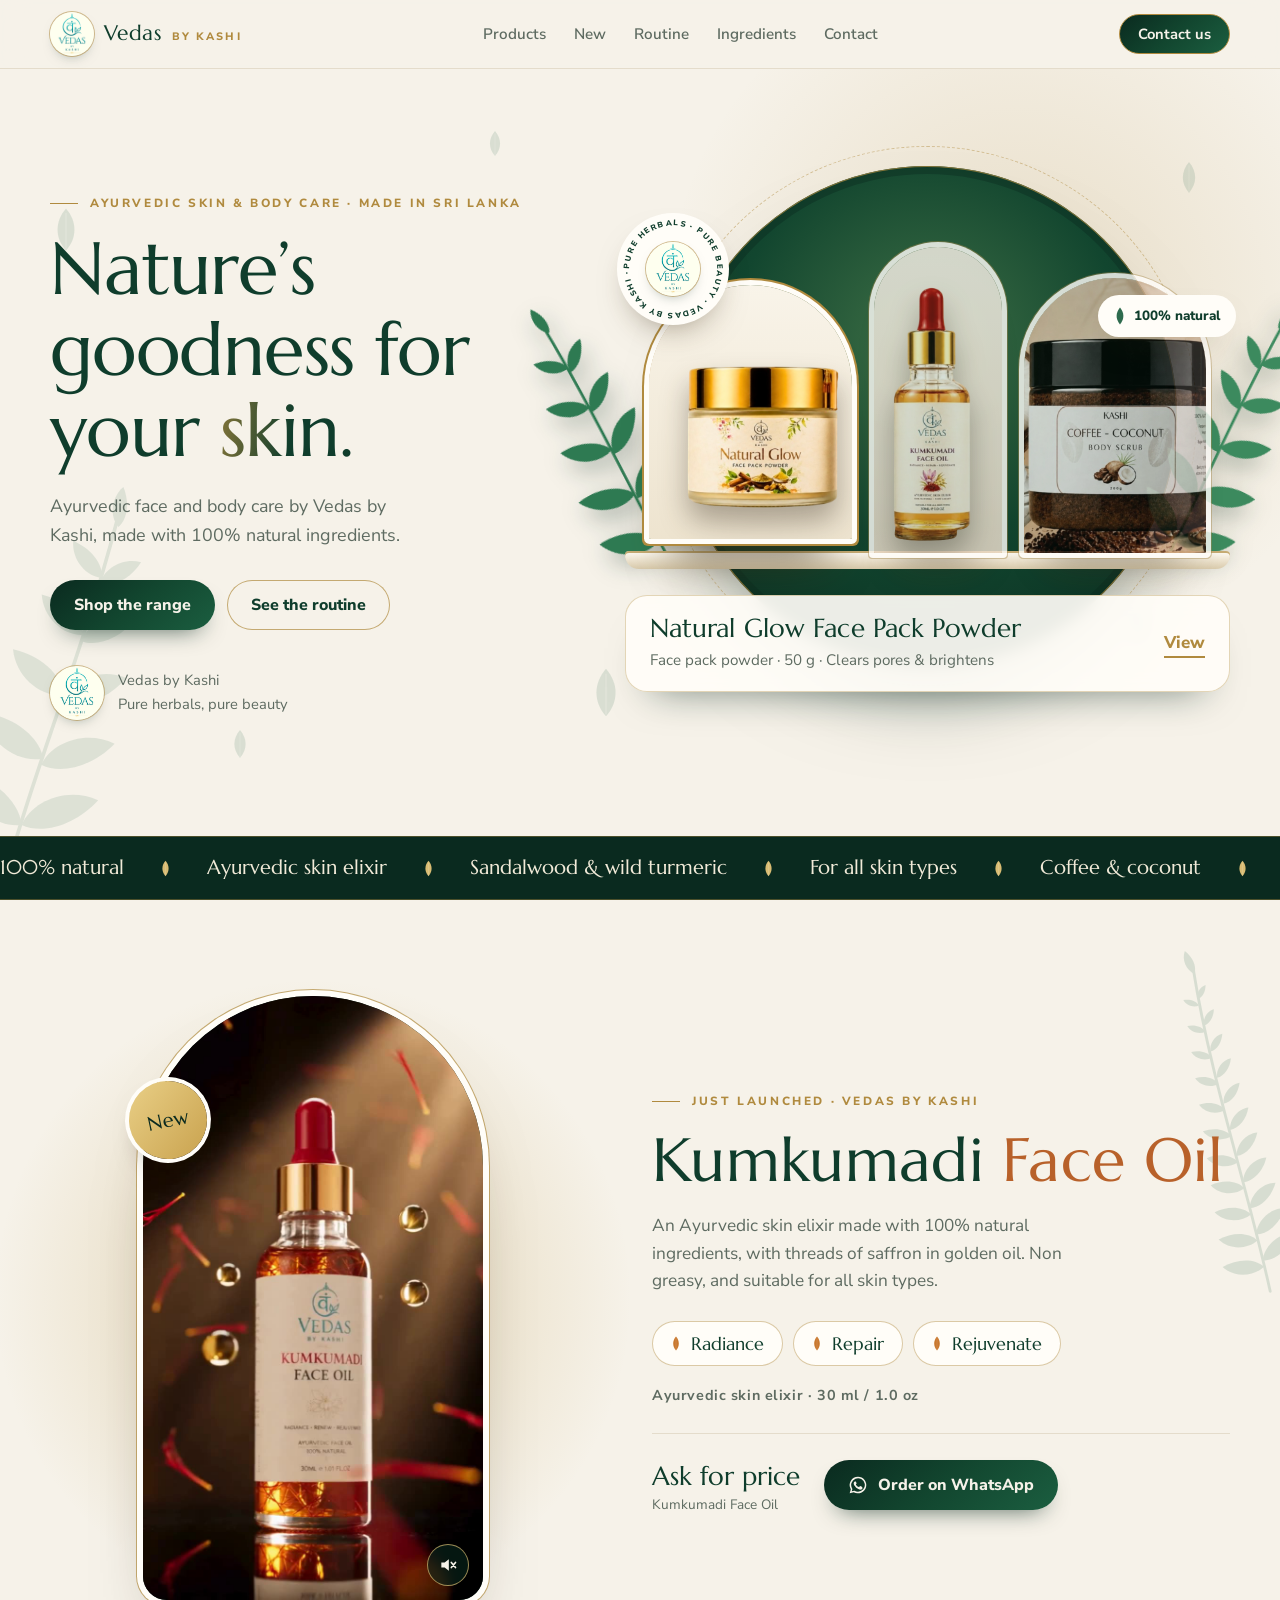
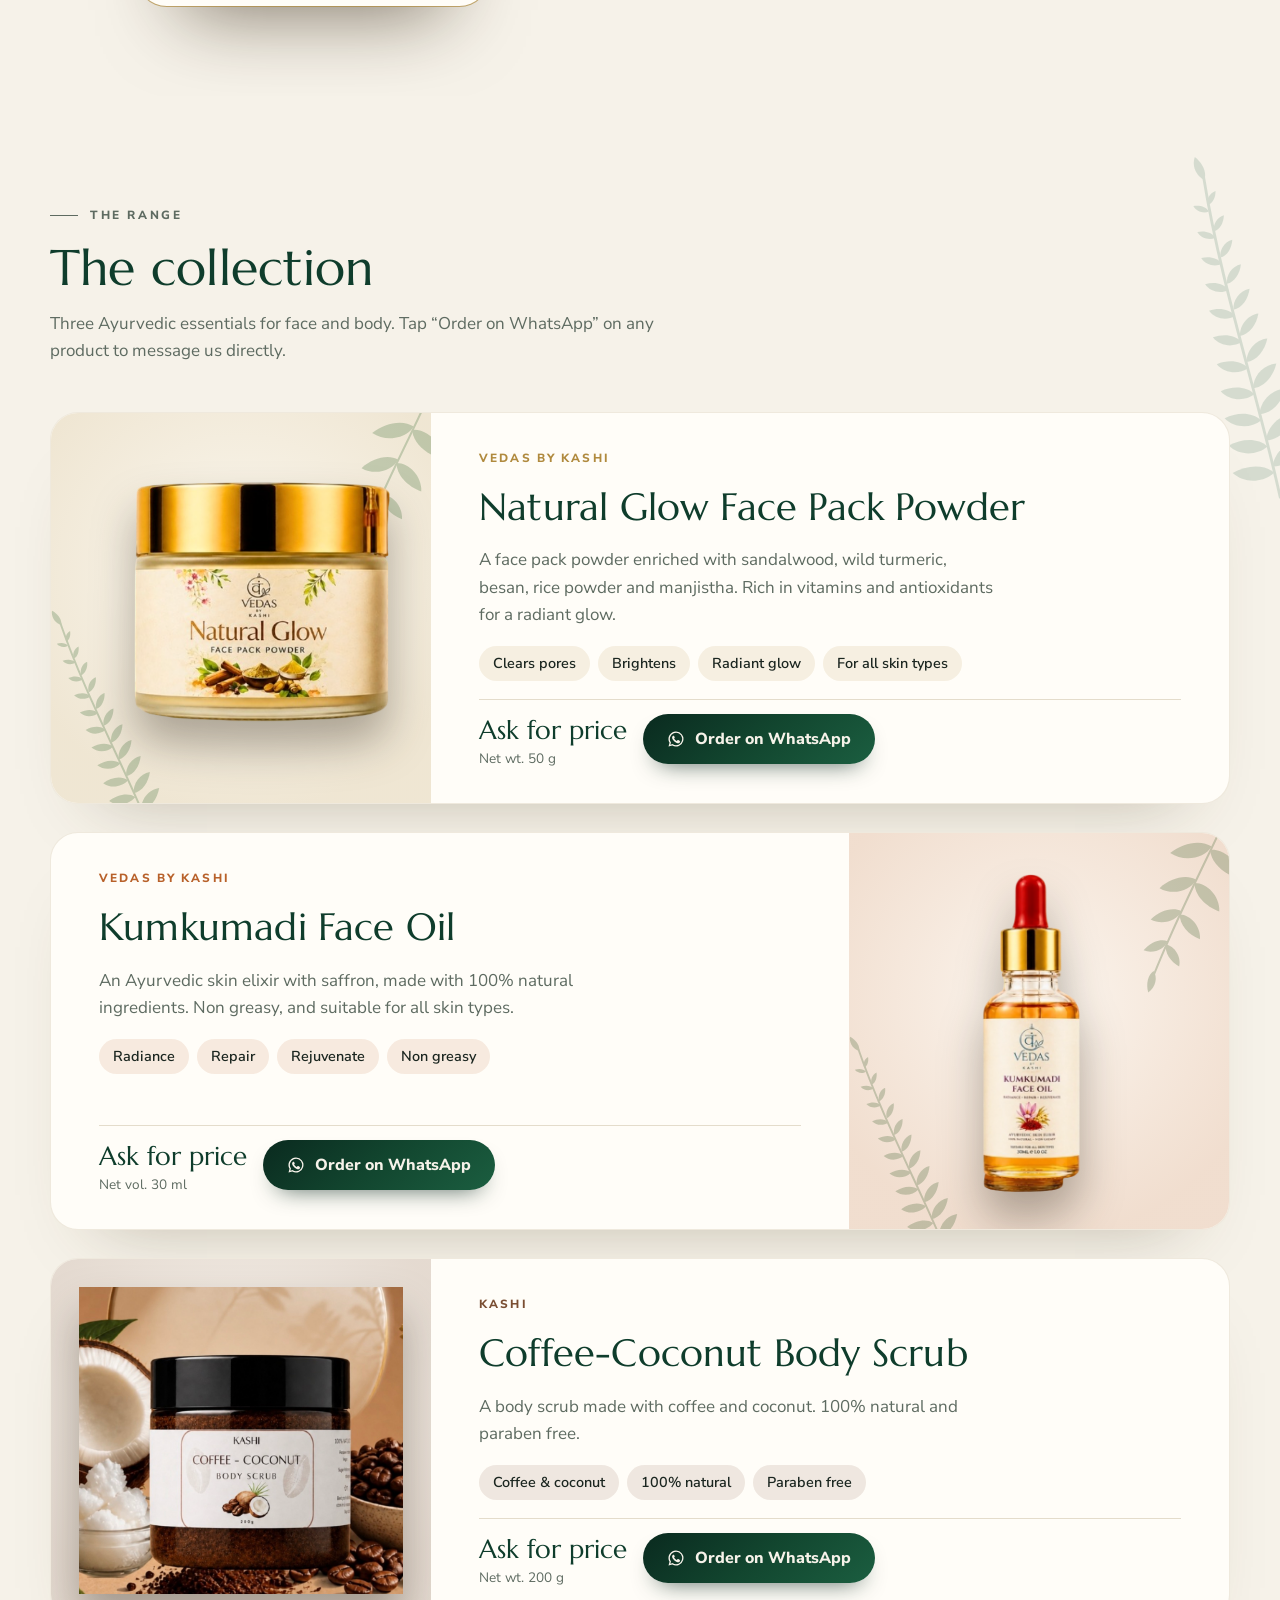
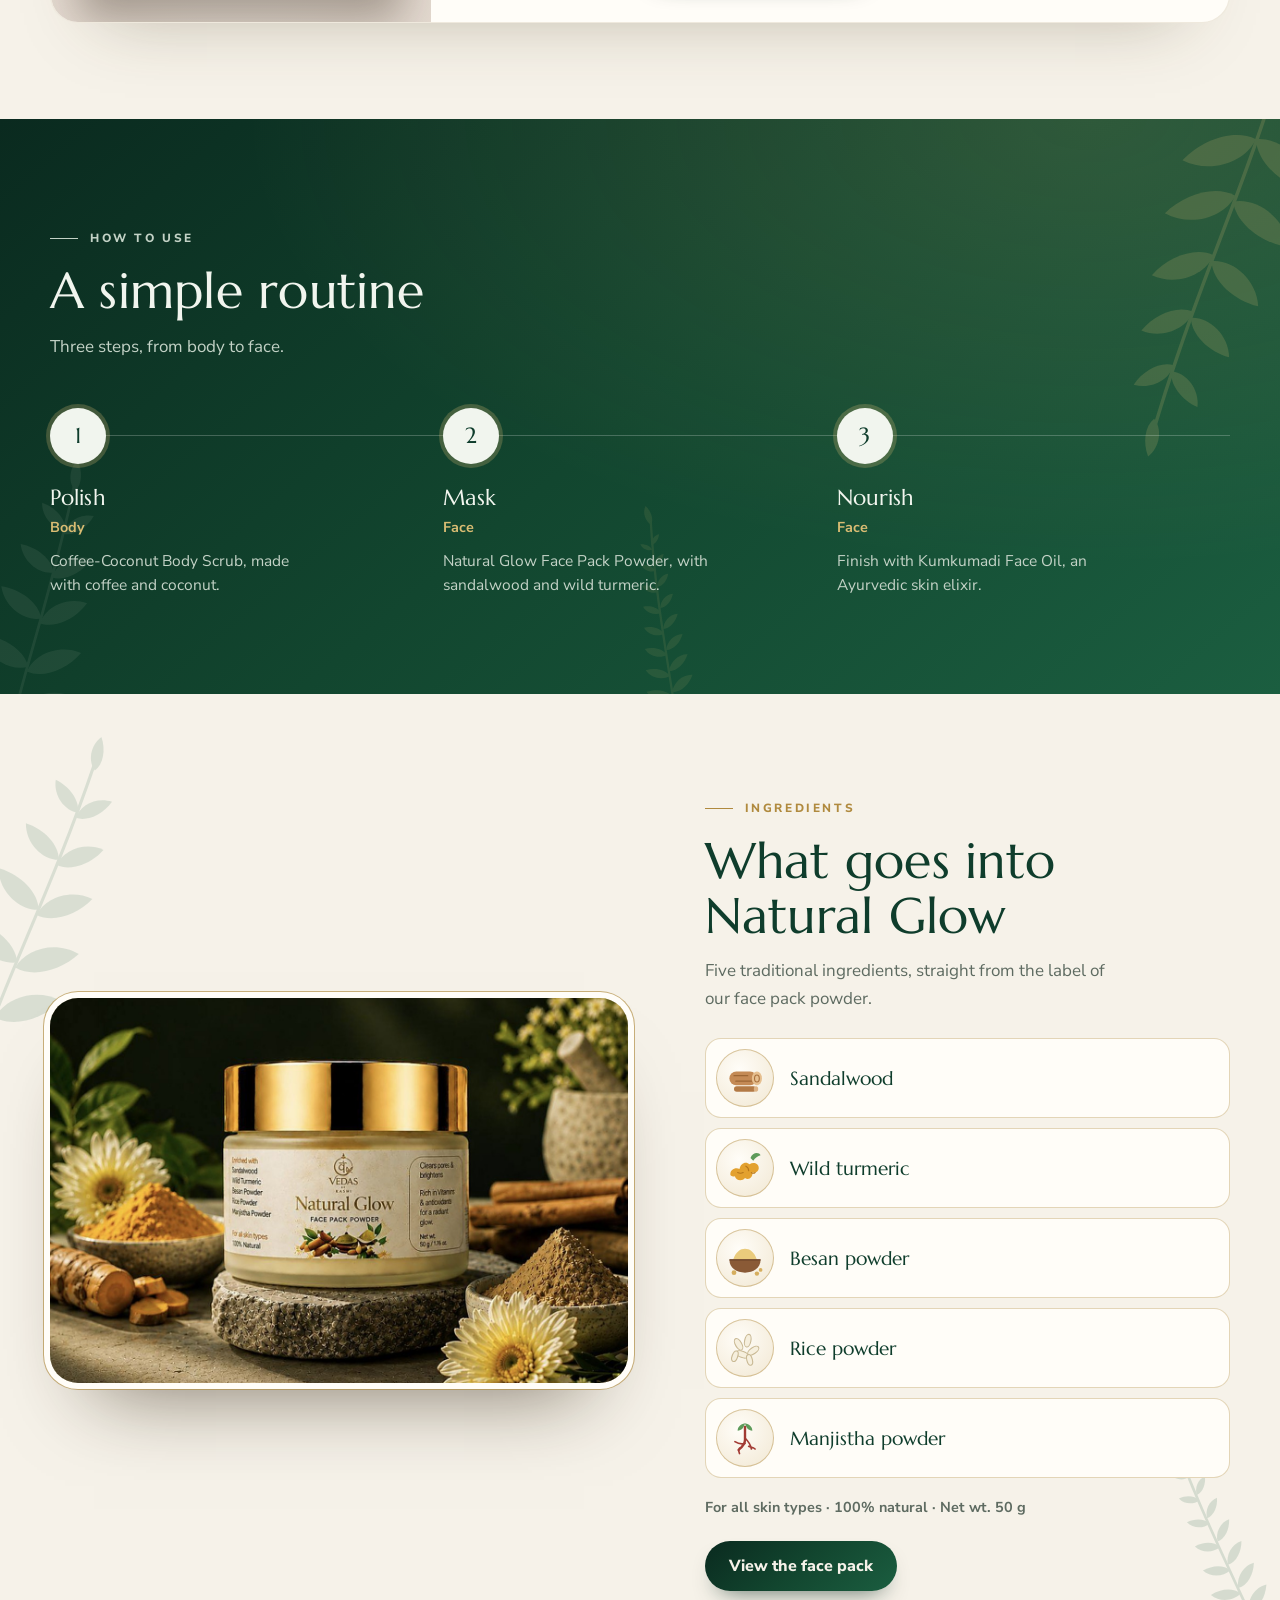
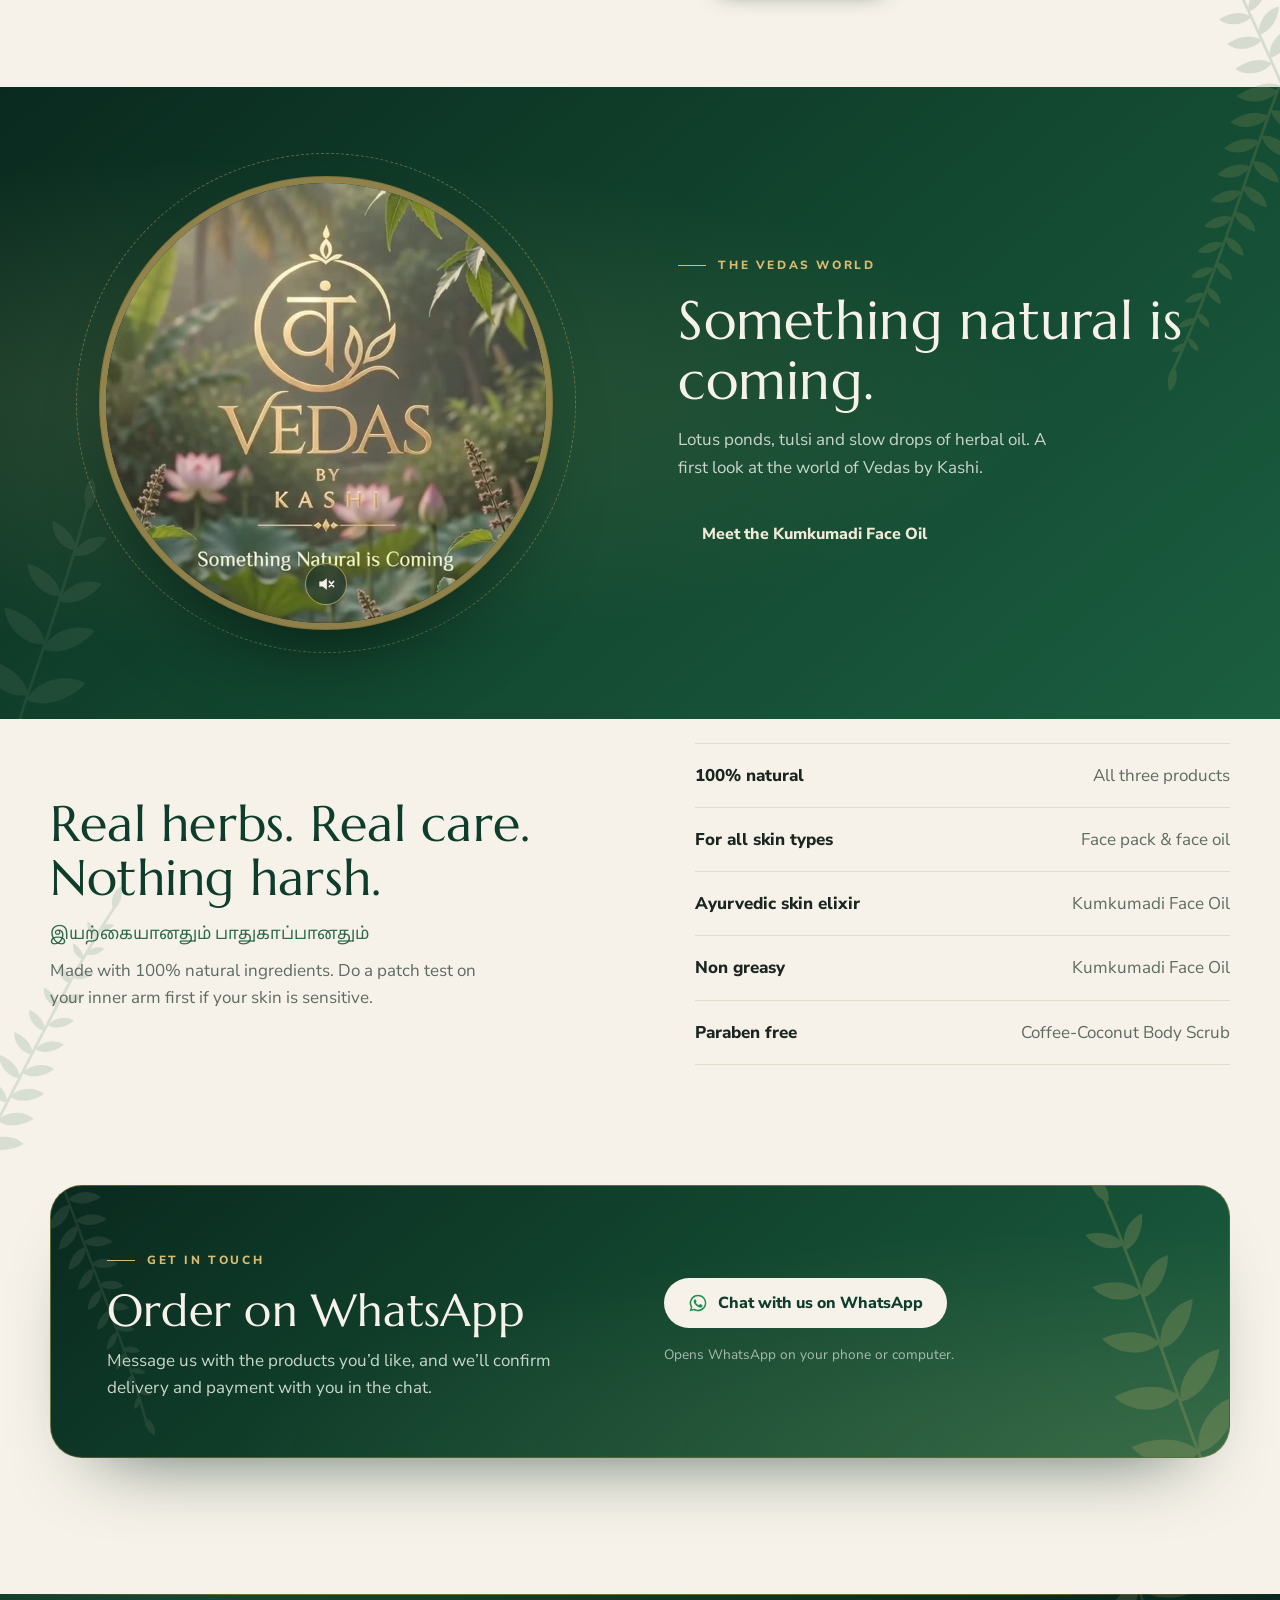
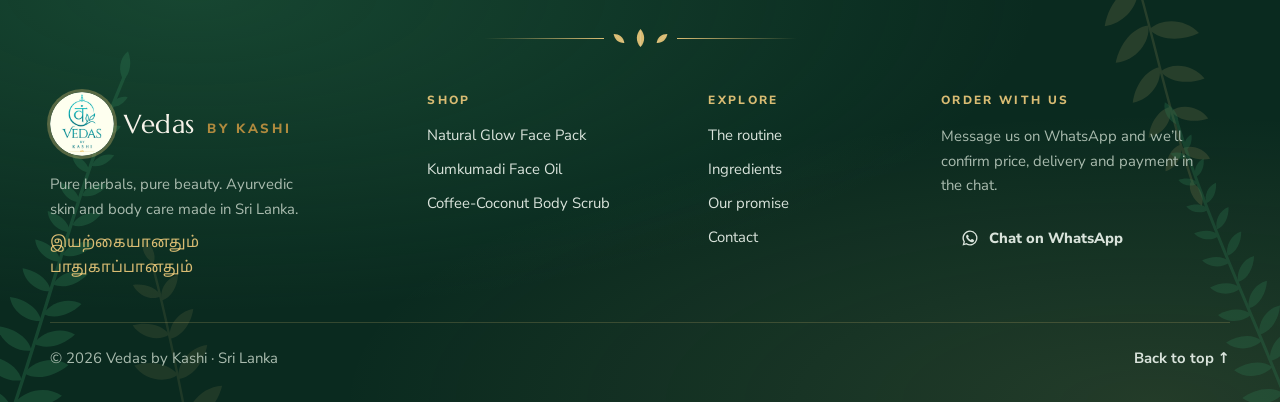
==== commit 663b2e40: "Refresh product lineup with new images, videos, and updated site content Replace old product and her" ====
--- a/index.html
+++ b/index.html
@@ -3,8 +3,8 @@
 <head>
 <meta charset="UTF-8">
 <meta name="viewport" content="width=device-width, initial-scale=1, viewport-fit=cover">
-<title>AF Herbals — Herbal skin &amp; hair care from Sri Lanka</title>
-<meta name="description" content="AF Herbals (Pvt) Ltd — herbal skin and hair care made in Sri Lanka. Whitening Pack, Bright Blast body lotion and night cream, Délyn Pure Touch toner, Fabulous MagicGrow hair oil.">
+<title>Vedas by Kashi — Ayurvedic skin &amp; body care from Sri Lanka</title>
+<meta name="description" content="Vedas by Kashi — Ayurvedic skin and body care made with 100% natural ingredients: Natural Glow Face Pack Powder, Kumkumadi Face Oil and Coffee-Coconut Body Scrub.">
 <link rel="preconnect" href="https://fonts.googleapis.com">
 <link rel="preconnect" href="https://fonts.gstatic.com" crossorigin>
 <link href="https://fonts.googleapis.com/css2?family=Marcellus&family=Nunito+Sans:opsz,wght@6..12,400;6..12,600;6..12,800&family=Noto+Sans+Tamil:wght@500&display=swap" rel="stylesheet">
@@ -17,12 +17,12 @@
 <!-- NAVIGATION -->
 <header class="nav">
   <div class="wrap">
-    <a class="brand" href="#top" aria-label="AF Herbals home"><img src="images/logo.png" alt=""><b>AF Herbals</b></a>
+    <a class="brand" href="#top" aria-label="Vedas by Kashi home"><img src="images/logo.png" alt=""><b>Vedas <small>by Kashi</small></b></a>
     <nav aria-label="Main"><ul id="navList">
       <li><a href="#products">Products</a></li>
-      <li><a href="#set">Whitening Set</a></li>
+      <li><a href="#new">New</a></li>
       <li><a href="#ritual">Routine</a></li>
-      <li><a href="#herbs">Herbs</a></li>
+      <li><a href="#herbs">Ingredients</a></li>
       <li><a href="#order">Contact</a></li>
     </ul></nav>
     <a class="nav-cta" href="#order">Contact us</a>
@@ -37,42 +37,66 @@
   <div class="leaves" aria-hidden="true"><i><svg viewBox="0 0 40 60"><use href="#leaf"/></svg></i><i><svg viewBox="0 0 40 60"><use href="#leaf"/></svg></i><i><svg viewBox="0 0 40 60"><use href="#leaf"/></svg></i><i><svg viewBox="0 0 40 60"><use href="#leaf"/></svg></i><i><svg viewBox="0 0 40 60"><use href="#leaf"/></svg></i><i><svg viewBox="0 0 40 60"><use href="#leaf"/></svg></i></div>
   <div class="wrap">
     <div class="hero-text">
-      <p class="eyebrow">Herbal skin &amp; hair care<span class="eb-more"> · Made in Sri Lanka</span></p>
+      <p class="eyebrow">Ayurvedic skin &amp; body care<span class="eb-more">&nbsp;· Made in Sri Lanka</span></p>
       <h1><span>Nature’s</span> <span>goodness</span> <span>for</span> <span>your</span> <span><em>skin.</em></span></h1>
-      <p class="lede">Herbal skin and hair care made in Sri Lanka by AF Herbals. Gentle formulas, no parabens, for every skin type.</p>
+      <p class="lede">Ayurvedic face and body care by Vedas by Kashi, made with 100% natural ingredients.</p>
       <div class="actions">
         <a class="btn btn-primary" href="#products">Shop the range</a>
         <a class="btn btn-ghost" href="#ritual">See the routine</a>
       </div>
-      <div class="estd"><img src="images/logo.png" alt="AF Herbals seal, established 2023"><span>AF Herbals (Pvt) Ltd<br>Pure herbals, pure beauty since 2023</span></div>
+      <div class="estd"><img src="images/logo.png" alt="Vedas by Kashi logo"><span>Vedas by Kashi<br>Pure herbals, pure beauty</span></div>
     </div>
 
     <div class="shelf" aria-label="Product shelf">
       <div class="stage">
       <div class="sun" aria-hidden="true"></div>
       <svg class="sprig sp-shelf-l" aria-hidden="true"><use href="#sprig"/></svg><svg class="sprig sp-shelf-r" aria-hidden="true"><use href="#sprig"/></svg>
-      <div class="badge" aria-hidden="true"><svg viewBox="0 0 120 120"><defs><path id="ring" d="M60,60 m-47,0 a47,47 0 1,1 94,0 a47,47 0 1,1 -94,0"/></defs><text><textPath href="#ring" textLength="292">PURE HERBALS · PURE BEAUTY · SINCE 2023 · </textPath></text></svg><img src="images/logo.png" alt=""></div>
-      <div class="chip" aria-hidden="true"><svg viewBox="0 0 40 60" aria-hidden="true"><path d="M20 2C6 18 4 40 20 58 36 40 34 18 20 2Z"/></svg>Paraben free</div>
+      <div class="badge" aria-hidden="true"><svg viewBox="0 0 120 120"><defs><path id="ring" d="M60,60 m-47,0 a47,47 0 1,1 94,0 a47,47 0 1,1 -94,0"/></defs><text><textPath href="#ring" textLength="292">PURE HERBALS · PURE BEAUTY · VEDAS BY KASHI · </textPath></text></svg><img src="images/logo.png" alt=""></div>
+      <div class="chip" aria-hidden="true"><svg viewBox="0 0 40 60" aria-hidden="true"><path d="M20 2C6 18 4 40 20 58 36 40 34 18 20 2Z"/></svg>100% natural</div>
       <div class="shelf-items" role="tablist">
-        <button class="shelf-item on" data-p="pack" role="tab" aria-selected="true"><span class="arch"><img src="images/whitening-pack.png" alt="Whitening Pack, 100 g gold pouch"></span></button>
-        <button class="shelf-item" data-p="lotion" role="tab" aria-selected="false"><span class="arch"><img src="images/bright-blast-lotion.png" alt="Bright Blast body lotion, 100 ml"></span></button>
-        <button class="shelf-item" data-p="cream" role="tab" aria-selected="false"><span class="arch"><img src="images/bright-blast-night-cream.png" alt="Bright Blast brightening night cream jar"></span></button>
-        <button class="shelf-item" data-p="toner" role="tab" aria-selected="false"><span class="arch"><img src="images/pure-touch-toner.png" alt="Délyn Pure Touch toner, 20 ml"></span></button>
-        <button class="shelf-item" data-p="oil" role="tab" aria-selected="false"><span class="arch"><img src="images/magicgrow-hair-oil.png" alt="Fabulous MagicGrow herbal hair oil"></span></button>
+        <button class="shelf-item on" data-p="glow" role="tab" aria-selected="true"><span class="arch"><img src="images/natural-glow-face-pack.png" alt="Natural Glow Face Pack Powder jar with gold lid"></span></button>
+        <button class="shelf-item" data-p="oil" role="tab" aria-selected="false"><span class="arch"><img src="images/kumkumadi-face-oil.png" alt="Kumkumadi Face Oil dropper bottle"></span></button>
+        <button class="shelf-item" data-p="scrub" role="tab" aria-selected="false"><span class="arch"><img src="images/coffee-coconut-scrub.jpg" alt="Coffee-Coconut Body Scrub jar with coconut and coffee beans"></span></button>
       </div>
       <div class="plinth" aria-hidden="true"></div>
       </div>
       <div class="shelf-caption" id="caption" aria-live="polite">
-        <h3 id="capName">Whitening Pack</h3>
-        <p class="meta" id="capMeta">Herbal face pack · 100 g · Brighten, glow, even tone</p>
-        <a class="go" id="capLink" href="#p-pack">View</a>
+        <h3 id="capName">Natural Glow Face Pack Powder</h3>
+        <p class="meta" id="capMeta">Face pack powder · 50 g · Clears pores &amp; brightens</p>
+        <a class="go" id="capLink" href="#p-glow">View</a>
       </div>
     </div>
   </div>
 </section>
 
 <!-- MARQUEE -->
-<div class="marquee" aria-hidden="true"><div class="track"><span>Paraben free</span><b><svg viewBox="0 0 40 60"><use href="#leaf"/></svg></b><span>100% natural herbs</span><b><svg viewBox="0 0 40 60"><use href="#leaf"/></svg></b><span>Sulfate free</span><b><svg viewBox="0 0 40 60"><use href="#leaf"/></svg></b><span>Alcohol-free toner</span><b><svg viewBox="0 0 40 60"><use href="#leaf"/></svg></b><span>Cruelty free</span><b><svg viewBox="0 0 40 60"><use href="#leaf"/></svg></b><span>Made in Sri Lanka</span><b><svg viewBox="0 0 40 60"><use href="#leaf"/></svg></b><span>Paraben free</span><b><svg viewBox="0 0 40 60"><use href="#leaf"/></svg></b><span>100% natural herbs</span><b><svg viewBox="0 0 40 60"><use href="#leaf"/></svg></b><span>Sulfate free</span><b><svg viewBox="0 0 40 60"><use href="#leaf"/></svg></b><span>Alcohol-free toner</span><b><svg viewBox="0 0 40 60"><use href="#leaf"/></svg></b><span>Cruelty free</span><b><svg viewBox="0 0 40 60"><use href="#leaf"/></svg></b><span>Made in Sri Lanka</span><b><svg viewBox="0 0 40 60"><use href="#leaf"/></svg></b></div></div>
+<div class="marquee" aria-hidden="true"><div class="track"><span>100% natural</span><b><svg viewBox="0 0 40 60"><use href="#leaf"/></svg></b><span>Ayurvedic skin elixir</span><b><svg viewBox="0 0 40 60"><use href="#leaf"/></svg></b><span>Sandalwood &amp; wild turmeric</span><b><svg viewBox="0 0 40 60"><use href="#leaf"/></svg></b><span>For all skin types</span><b><svg viewBox="0 0 40 60"><use href="#leaf"/></svg></b><span>Coffee &amp; coconut</span><b><svg viewBox="0 0 40 60"><use href="#leaf"/></svg></b><span>Made in Sri Lanka</span><b><svg viewBox="0 0 40 60"><use href="#leaf"/></svg></b><span>100% natural</span><b><svg viewBox="0 0 40 60"><use href="#leaf"/></svg></b><span>Ayurvedic skin elixir</span><b><svg viewBox="0 0 40 60"><use href="#leaf"/></svg></b><span>Sandalwood &amp; wild turmeric</span><b><svg viewBox="0 0 40 60"><use href="#leaf"/></svg></b><span>For all skin types</span><b><svg viewBox="0 0 40 60"><use href="#leaf"/></svg></b><span>Coffee &amp; coconut</span><b><svg viewBox="0 0 40 60"><use href="#leaf"/></svg></b><span>Made in Sri Lanka</span><b><svg viewBox="0 0 40 60"><use href="#leaf"/></svg></b></div></div>
+
+<!-- NEW: KUMKUMADI FACE OIL -->
+<section class="block spotlight leafy" id="new">
+  <svg class="sprig sp-spot" aria-hidden="true"><use href="#fern"/></svg>
+  <div class="wrap spot-grid">
+    <div class="spot-media">
+      <div class="spot-glow" aria-hidden="true"></div>
+      <div class="vframe vframe-tall">
+        <video class="vid" src="videos/kumkumadi-face-oil.mp4" poster="images/kumkumadi-poster.jpg" muted loop playsinline preload="metadata" aria-label="Kumkumadi Face Oil film: saffron, milk and oil being applied to skin"></video>
+        <button class="snd" type="button" aria-label="Turn sound on" aria-pressed="false"><svg class="snd-off" viewBox="0 0 24 24" aria-hidden="true"><path d="M4 9h4l5-4v14l-5-4H4z"/><path d="M16 9l5 6M21 9l-5 6" fill="none" stroke="currentColor" stroke-width="2" stroke-linecap="round"/></svg><svg class="snd-on" viewBox="0 0 24 24" aria-hidden="true"><path d="M4 9h4l5-4v14l-5-4H4z"/><path d="M16.5 8.5a5 5 0 0 1 0 7M19 6a8.5 8.5 0 0 1 0 12" fill="none" stroke="currentColor" stroke-width="2" stroke-linecap="round"/></svg></button>
+      </div>
+      <span class="spot-badge">New</span>
+    </div>
+    <div class="spot-copy">
+      <p class="eyebrow">Just launched · Vedas by Kashi</p>
+      <h2>Kumkumadi <em>Face Oil</em></h2>
+      <p class="spot-lede">An Ayurvedic skin elixir made with 100% natural ingredients, with threads of saffron in golden oil. Non greasy, and suitable for all skin types.</p>
+      <ul class="spot-words"><li><svg viewBox="0 0 40 60" aria-hidden="true"><use href="#leaf"/></svg>Radiance</li><li><svg viewBox="0 0 40 60" aria-hidden="true"><use href="#leaf"/></svg>Repair</li><li><svg viewBox="0 0 40 60" aria-hidden="true"><use href="#leaf"/></svg>Rejuvenate</li></ul>
+      <p class="spot-meta">Ayurvedic skin elixir · 30 ml / 1.0 oz</p>
+      <div class="spot-buy">
+        <div class="price">Ask for price<small>Kumkumadi Face Oil</small></div>
+        <a class="btn add" data-wa data-msg="Hello Vedas by Kashi, I'd like to order the Kumkumadi Face Oil." href="#order" target="_blank" rel="noopener"><svg width="20" height="20" viewBox="0 0 24 24" fill="currentColor" aria-hidden="true"><path d="M12 2a10 10 0 0 0-8.6 15.1L2 22l5-1.3A10 10 0 1 0 12 2Zm0 18.2a8.2 8.2 0 0 1-4.2-1.2l-.3-.2-3 .8.8-2.9-.2-.3A8.2 8.2 0 1 1 12 20.2Zm4.5-6.1c-.2-.1-1.5-.7-1.7-.8-.2-.1-.4-.1-.6.1l-.8 1c-.1.2-.3.2-.5.1a6.7 6.7 0 0 1-3.3-2.9c-.3-.4.2-.4.7-1.3.1-.2 0-.3 0-.4l-.8-1.8c-.2-.5-.4-.4-.6-.4h-.5a1 1 0 0 0-.7.3 3 3 0 0 0-.9 2.2 5.2 5.2 0 0 0 1.1 2.7 11.8 11.8 0 0 0 4.5 4c1.7.7 2.3.8 3.2.6.5-.1 1.5-.6 1.7-1.2.2-.6.2-1.1.1-1.2l-.4-.2Z"/></svg>Order on WhatsApp</a>
+      </div>
+    </div>
+  </div>
+</section>
 
 <!-- PRODUCTS -->
 <section class="block leafy" id="products">
@@ -81,112 +105,51 @@
     <div class="head">
       <p class="eyebrow">The range</p>
       <h2>The collection</h2>
-      <p>Five herbal products for your skin and hair. Tap “Order on WhatsApp” on any product to message us directly.</p>
+      <p>Three Ayurvedic essentials for face and body. Tap “Order on WhatsApp” on any product to message us directly.</p>
     </div>
 
     <div class="products">
-      <article class="product" id="p-pack" data-line="gold" data-id="pack">
-        <div class="pic"><svg class="sprig sp-pic-a" aria-hidden="true"><use href="#fern"/></svg><svg class="sprig sp-pic-b" aria-hidden="true"><use href="#sprig"/></svg><img src="images/whitening-pack.png" alt="Whitening Pack pouch" loading="lazy"></div>
+      <article class="product" id="p-glow" data-line="gold" data-id="glow">
+        <div class="pic"><svg class="sprig sp-pic-a" aria-hidden="true"><use href="#fern"/></svg><svg class="sprig sp-pic-b" aria-hidden="true"><use href="#sprig"/></svg><img src="images/natural-glow-face-pack.png" alt="Natural Glow Face Pack Powder jar" loading="lazy"></div>
         <div class="body">
-          <span class="line">AF Herbals</span>
-          <h3>Whitening Pack</h3>
-          <p class="desc">A fine herbal powder you mix into a face pack. Made with 100% natural ingredients, with no harsh chemicals, parabens or artificial colours.</p>
-          <ul class="benefits"><li>Brightens skin</li><li>Evens skin tone</li><li>Reduces dullness</li><li>Soothes &amp; refreshes</li></ul>
+          <span class="line">Vedas by Kashi</span>
+          <h3>Natural Glow Face Pack Powder</h3>
+          <p class="desc">A face pack powder enriched with sandalwood, wild turmeric, besan, rice powder and manjistha. Rich in vitamins and antioxidants for a radiant glow.</p>
+          <ul class="benefits"><li>Clears pores</li><li>Brightens</li><li>Radiant glow</li><li>For all skin types</li></ul>
           <div class="buy">
-            <div class="price">Ask for price<small>Net wt. 100 g</small></div>
+            <div class="price">Ask for price<small>Net wt. 50 g</small></div>
             <a class="btn add" data-wa href="#order" target="_blank" rel="noopener"><svg width="18" height="18" viewBox="0 0 24 24" fill="currentColor" aria-hidden="true"><path d="M12 2a10 10 0 0 0-8.6 15.1L2 22l5-1.3A10 10 0 1 0 12 2Zm0 18.2a8.2 8.2 0 0 1-4.2-1.2l-.3-.2-3 .8.8-2.9-.2-.3A8.2 8.2 0 1 1 12 20.2Zm4.5-6.1c-.2-.1-1.5-.7-1.7-.8-.2-.1-.4-.1-.6.1l-.8 1c-.1.2-.3.2-.5.1a6.7 6.7 0 0 1-3.3-2.9c-.3-.4.2-.4.7-1.3.1-.2 0-.3 0-.4l-.8-1.8c-.2-.5-.4-.4-.6-.4h-.5a1 1 0 0 0-.7.3 3 3 0 0 0-.9 2.2 5.2 5.2 0 0 0 1.1 2.7 11.8 11.8 0 0 0 4.5 4c1.7.7 2.3.8 3.2.6.5-.1 1.5-.6 1.7-1.2.2-.6.2-1.1.1-1.2l-.4-.2Z"/></svg>Order on WhatsApp</a>
           </div>
         </div>
       </article>
 
-      <article class="product" id="p-lotion" data-line="lav" data-id="lotion">
-        <div class="pic"><svg class="sprig sp-pic-a" aria-hidden="true"><use href="#fern"/></svg><svg class="sprig sp-pic-b" aria-hidden="true"><use href="#sprig"/></svg><img src="images/bright-blast-lotion.png" alt="Bright Blast body lotion bottle" loading="lazy"></div>
+      <article class="product" id="p-oil" data-line="saffron" data-id="oil">
+        <div class="pic"><svg class="sprig sp-pic-a" aria-hidden="true"><use href="#fern"/></svg><svg class="sprig sp-pic-b" aria-hidden="true"><use href="#sprig"/></svg><img src="images/kumkumadi-face-oil.png" alt="Kumkumadi Face Oil dropper bottle" loading="lazy"></div>
         <div class="body">
-          <span class="line">Bright Blast · Whitening Set</span>
-          <h3>Bright Blast Body Lotion</h3>
-          <p class="desc">A light daily body lotion for softer, smoother skin. Paraben free, sulfate free and cruelty free.</p>
-          <ul class="benefits"><li>Deeply moisturises</li><li>Brightens dull skin</li><li>Soft &amp; smooth</li></ul>
+          <span class="line">Vedas by Kashi</span>
+          <h3>Kumkumadi Face Oil</h3>
+          <p class="desc">An Ayurvedic skin elixir with saffron, made with 100% natural ingredients. Non greasy, and suitable for all skin types.</p>
+          <ul class="benefits"><li>Radiance</li><li>Repair</li><li>Rejuvenate</li><li>Non greasy</li></ul>
           <div class="buy">
-            <div class="price">Ask for price<small>Net vol. 100 ml</small></div>
+            <div class="price">Ask for price<small>Net vol. 30 ml</small></div>
             <a class="btn add" data-wa href="#order" target="_blank" rel="noopener"><svg width="18" height="18" viewBox="0 0 24 24" fill="currentColor" aria-hidden="true"><path d="M12 2a10 10 0 0 0-8.6 15.1L2 22l5-1.3A10 10 0 1 0 12 2Zm0 18.2a8.2 8.2 0 0 1-4.2-1.2l-.3-.2-3 .8.8-2.9-.2-.3A8.2 8.2 0 1 1 12 20.2Zm4.5-6.1c-.2-.1-1.5-.7-1.7-.8-.2-.1-.4-.1-.6.1l-.8 1c-.1.2-.3.2-.5.1a6.7 6.7 0 0 1-3.3-2.9c-.3-.4.2-.4.7-1.3.1-.2 0-.3 0-.4l-.8-1.8c-.2-.5-.4-.4-.6-.4h-.5a1 1 0 0 0-.7.3 3 3 0 0 0-.9 2.2 5.2 5.2 0 0 0 1.1 2.7 11.8 11.8 0 0 0 4.5 4c1.7.7 2.3.8 3.2.6.5-.1 1.5-.6 1.7-1.2.2-.6.2-1.1.1-1.2l-.4-.2Z"/></svg>Order on WhatsApp</a>
           </div>
         </div>
       </article>
 
-      <article class="product" id="p-cream" data-line="lav" data-id="cream">
-        <div class="pic"><svg class="sprig sp-pic-a" aria-hidden="true"><use href="#fern"/></svg><svg class="sprig sp-pic-b" aria-hidden="true"><use href="#sprig"/></svg><img src="images/bright-blast-night-cream.png" alt="Bright Blast night cream jar" loading="lazy"></div>
+      <article class="product" id="p-scrub" data-line="coffee" data-id="scrub">
+        <div class="pic pic-photo"><img src="images/coffee-coconut-scrub.jpg" alt="Coffee-Coconut Body Scrub jar with coconut and coffee beans" loading="lazy"></div>
         <div class="body">
-          <span class="line">Bright Blast · Whitening Set</span>
-          <h3>Bright Blast Night Cream</h3>
-          <p class="desc">A brightening night cream that works while you sleep. Pair it with the body lotion as the complete Whitening Set.</p>
-          <ul class="benefits"><li>Reduces dark spots</li><li>Evens skin tone</li><li>Healthy, radiant look</li></ul>
+          <span class="line">Kashi</span>
+          <h3>Coffee-Coconut Body Scrub</h3>
+          <p class="desc">A body scrub made with coffee and coconut. 100% natural and paraben free.</p>
+          <ul class="benefits"><li>Coffee &amp; coconut</li><li>100% natural</li><li>Paraben free</li></ul>
           <div class="buy">
-            <div class="price">Rs. 2,000<small>Brightening night cream</small></div>
+            <div class="price">Ask for price<small>Net wt. 200 g</small></div>
             <a class="btn add" data-wa href="#order" target="_blank" rel="noopener"><svg width="18" height="18" viewBox="0 0 24 24" fill="currentColor" aria-hidden="true"><path d="M12 2a10 10 0 0 0-8.6 15.1L2 22l5-1.3A10 10 0 1 0 12 2Zm0 18.2a8.2 8.2 0 0 1-4.2-1.2l-.3-.2-3 .8.8-2.9-.2-.3A8.2 8.2 0 1 1 12 20.2Zm4.5-6.1c-.2-.1-1.5-.7-1.7-.8-.2-.1-.4-.1-.6.1l-.8 1c-.1.2-.3.2-.5.1a6.7 6.7 0 0 1-3.3-2.9c-.3-.4.2-.4.7-1.3.1-.2 0-.3 0-.4l-.8-1.8c-.2-.5-.4-.4-.6-.4h-.5a1 1 0 0 0-.7.3 3 3 0 0 0-.9 2.2 5.2 5.2 0 0 0 1.1 2.7 11.8 11.8 0 0 0 4.5 4c1.7.7 2.3.8 3.2.6.5-.1 1.5-.6 1.7-1.2.2-.6.2-1.1.1-1.2l-.4-.2Z"/></svg>Order on WhatsApp</a>
           </div>
         </div>
       </article>
-
-      <article class="product" id="p-toner" data-line="rose" data-id="toner">
-        <div class="pic"><svg class="sprig sp-pic-a" aria-hidden="true"><use href="#fern"/></svg><svg class="sprig sp-pic-b" aria-hidden="true"><use href="#sprig"/></svg><img src="images/pure-touch-toner.png" alt="Délyn Pure Touch toner bottle" loading="lazy"></div>
-        <div class="body">
-          <span class="line">Délyn by AF Herbals</span>
-          <h3>Pure Touch Herbal Toner</h3>
-          <p class="desc">A hydrating skin-prep toner with aloe vera, cucumber, green tea, tulsi and witch hazel. Alcohol free, with a gentle formula.</p>
-          <ul class="benefits"><li>Hydrates &amp; refreshes</li><li>Tightens pores</li><li>Soothes &amp; calms</li><li>Preps for serums</li></ul>
-          <div class="buy">
-            <div class="price">Ask for price<small>Net vol. 20 ml</small></div>
-            <a class="btn add" data-wa href="#order" target="_blank" rel="noopener"><svg width="18" height="18" viewBox="0 0 24 24" fill="currentColor" aria-hidden="true"><path d="M12 2a10 10 0 0 0-8.6 15.1L2 22l5-1.3A10 10 0 1 0 12 2Zm0 18.2a8.2 8.2 0 0 1-4.2-1.2l-.3-.2-3 .8.8-2.9-.2-.3A8.2 8.2 0 1 1 12 20.2Zm4.5-6.1c-.2-.1-1.5-.7-1.7-.8-.2-.1-.4-.1-.6.1l-.8 1c-.1.2-.3.2-.5.1a6.7 6.7 0 0 1-3.3-2.9c-.3-.4.2-.4.7-1.3.1-.2 0-.3 0-.4l-.8-1.8c-.2-.5-.4-.4-.6-.4h-.5a1 1 0 0 0-.7.3 3 3 0 0 0-.9 2.2 5.2 5.2 0 0 0 1.1 2.7 11.8 11.8 0 0 0 4.5 4c1.7.7 2.3.8 3.2.6.5-.1 1.5-.6 1.7-1.2.2-.6.2-1.1.1-1.2l-.4-.2Z"/></svg>Order on WhatsApp</a>
-          </div>
-        </div>
-      </article>
-
-      <article class="product" id="p-oil" data-line="red" data-id="oil">
-        <div class="pic"><svg class="sprig sp-pic-a" aria-hidden="true"><use href="#fern"/></svg><svg class="sprig sp-pic-b" aria-hidden="true"><use href="#sprig"/></svg><img src="images/magicgrow-hair-oil.png" alt="Fabulous MagicGrow herbal hair oil bottle with gold cap" loading="lazy"></div>
-        <div class="body">
-          <span class="line">Fabulous by AF Herbals</span>
-          <h3>MagicGrow Herbal Hair Oil</h3>
-          <p class="desc">A herbal hair oil that nourishes the scalp and strengthens hair from the roots, for thicker, shinier-looking hair.</p>
-          <ul class="benefits"><li>Reduces hair fall</li><li>Strengthens roots</li><li>Nourishes scalp</li><li>Thickness &amp; shine</li></ul>
-          <div class="buy">
-            <div class="price">Ask for price<small>Herbal hair oil</small></div>
-            <a class="btn add" data-wa href="#order" target="_blank" rel="noopener"><svg width="18" height="18" viewBox="0 0 24 24" fill="currentColor" aria-hidden="true"><path d="M12 2a10 10 0 0 0-8.6 15.1L2 22l5-1.3A10 10 0 1 0 12 2Zm0 18.2a8.2 8.2 0 0 1-4.2-1.2l-.3-.2-3 .8.8-2.9-.2-.3A8.2 8.2 0 1 1 12 20.2Zm4.5-6.1c-.2-.1-1.5-.7-1.7-.8-.2-.1-.4-.1-.6.1l-.8 1c-.1.2-.3.2-.5.1a6.7 6.7 0 0 1-3.3-2.9c-.3-.4.2-.4.7-1.3.1-.2 0-.3 0-.4l-.8-1.8c-.2-.5-.4-.4-.6-.4h-.5a1 1 0 0 0-.7.3 3 3 0 0 0-.9 2.2 5.2 5.2 0 0 0 1.1 2.7 11.8 11.8 0 0 0 4.5 4c1.7.7 2.3.8 3.2.6.5-.1 1.5-.6 1.7-1.2.2-.6.2-1.1.1-1.2l-.4-.2Z"/></svg>Order on WhatsApp</a>
-          </div>
-        </div>
-      </article>
-    </div>
-  </div>
-</section>
-
-<!-- WHITENING SET -->
-<section class="block set-section" id="set" style="padding-top:0">
-  <div class="wrap">
-    <div class="set">
-      <svg class="sprig sp-set-a" aria-hidden="true"><use href="#fern"/></svg><svg class="sprig sp-set-b" aria-hidden="true"><use href="#sprig"/></svg>
-      <div class="set-stage" aria-hidden="true">
-        <div class="set-halo"></div>
-        <div class="set-pedestal"></div>
-        <img class="set-lotion" src="images/bright-blast-lotion.png" alt="">
-        <img class="set-cream" src="images/bright-blast-night-cream.png" alt="">
-        <span class="set-tag set-tag-day"><svg viewBox="0 0 24 24" aria-hidden="true"><circle cx="12" cy="12" r="4.5"/><g stroke="currentColor" stroke-width="1.8" stroke-linecap="round"><path d="M12 2v2.5M12 19.5V22M2 12h2.5M19.5 12H22M4.9 4.9l1.8 1.8M17.3 17.3l1.8 1.8M4.9 19.1l1.8-1.8M17.3 6.7l1.8-1.8"/></g></svg>Day</span>
-        <span class="set-tag set-tag-night"><svg viewBox="0 0 24 24" aria-hidden="true"><path d="M20 14.5A8.5 8.5 0 0 1 9.5 4a8.5 8.5 0 1 0 10.5 10.5Z"/></svg>Night</span>
-      </div>
-      <div class="set-copy">
-        <p class="eyebrow">Bright Blast · Better together</p>
-        <h2>The Whitening Set</h2>
-        <p class="set-lede">Two products made to work as one routine: the body lotion through the day, the night cream while you sleep.</p>
-        <ol class="set-pair">
-          <li><span class="set-ico"><svg viewBox="0 0 24 24" aria-hidden="true"><circle cx="12" cy="12" r="4.5"/><g stroke="currentColor" stroke-width="1.8" stroke-linecap="round"><path d="M12 2v2.5M12 19.5V22M2 12h2.5M19.5 12H22M4.9 4.9l1.8 1.8M17.3 17.3l1.8 1.8M4.9 19.1l1.8-1.8M17.3 6.7l1.8-1.8"/></g></svg></span><div><b>Bright Blast Body Lotion</b><small>By day · Net vol. 100 ml</small></div></li>
-          <li><span class="set-ico"><svg viewBox="0 0 24 24" aria-hidden="true"><path d="M20 14.5A8.5 8.5 0 0 1 9.5 4a8.5 8.5 0 1 0 10.5 10.5Z"/></svg></span><div><b>Bright Blast Night Cream</b><small>By night · Rs. 2,000</small></div></li>
-        </ol>
-        <ul class="set-benefits">
-          <li><svg viewBox="0 0 40 60" aria-hidden="true"><use href="#leaf"/></svg>Deeply moisturises</li><li><svg viewBox="0 0 40 60" aria-hidden="true"><use href="#leaf"/></svg>Reduces dark spots</li><li><svg viewBox="0 0 40 60" aria-hidden="true"><use href="#leaf"/></svg>Evens skin tone</li><li><svg viewBox="0 0 40 60" aria-hidden="true"><use href="#leaf"/></svg>Healthy, radiant look</li>
-        </ul>
-        <div class="set-buy">
-          <div class="set-price">Ask for set price<small>Lotion + night cream</small></div>
-          <a class="btn btn-gold" data-wa data-msg="Hello AF Herbals, I'd like to order the Whitening Set (Bright Blast Body Lotion + Night Cream)." href="#order" target="_blank" rel="noopener"><svg width="20" height="20" viewBox="0 0 24 24" fill="currentColor" aria-hidden="true"><path d="M12 2a10 10 0 0 0-8.6 15.1L2 22l5-1.3A10 10 0 1 0 12 2Zm0 18.2a8.2 8.2 0 0 1-4.2-1.2l-.3-.2-3 .8.8-2.9-.2-.3A8.2 8.2 0 1 1 12 20.2Zm4.5-6.1c-.2-.1-1.5-.7-1.7-.8-.2-.1-.4-.1-.6.1l-.8 1c-.1.2-.3.2-.5.1a6.7 6.7 0 0 1-3.3-2.9c-.3-.4.2-.4.7-1.3.1-.2 0-.3 0-.4l-.8-1.8c-.2-.5-.4-.4-.6-.4h-.5a1 1 0 0 0-.7.3 3 3 0 0 0-.9 2.2 5.2 5.2 0 0 0 1.1 2.7 11.8 11.8 0 0 0 4.5 4c1.7.7 2.3.8 3.2.6.5-.1 1.5-.6 1.7-1.2.2-.6.2-1.1.1-1.2l-.4-.2Z"/></svg>Order the set</a>
-        </div>
-      </div>
     </div>
   </div>
 </section>
@@ -198,13 +161,12 @@
     <div class="head">
       <p class="eyebrow">How to use</p>
       <h2>A simple routine</h2>
-      <p>Use them in this order. Consistency brings beauty, so give your skin a few weeks.</p>
-    </div>
-    <ol class="steps">
-      <li><span class="n">1</span><h3>Tone</h3><div class="when">Morning &amp; night</div><p>Sweep Pure Touch toner over clean skin to hydrate and prep.</p></li>
-      <li><span class="n">2</span><h3>Mask</h3><div class="when">2–3 times a week</div><p>Mix the Whitening Pack into a paste, apply, rinse when dry.</p></li>
-      <li><span class="n">3</span><h3>Moisturise</h3><div class="when">Every day</div><p>Smooth Bright Blast lotion over arms, legs and body.</p></li>
-      <li><span class="n">4</span><h3>Repair</h3><div class="when">Before bed</div><p>Finish with a thin layer of Bright Blast night cream.</p></li>
+      <p>Three steps, from body to face.</p>
+    </div>
+    <ol class="steps steps-3">
+      <li><span class="n">1</span><h3>Polish</h3><div class="when">Body</div><p>Coffee-Coconut Body Scrub, made with coffee and coconut.</p></li>
+      <li><span class="n">2</span><h3>Mask</h3><div class="when">Face</div><p>Natural Glow Face Pack Powder, with sandalwood and wild turmeric.</p></li>
+      <li><span class="n">3</span><h3>Nourish</h3><div class="when">Face</div><p>Finish with Kumkumadi Face Oil, an Ayurvedic skin elixir.</p></li>
     </ol>
   </div>
 </section>
@@ -212,18 +174,34 @@
 <!-- HERBS -->
 <section class="block leafy" id="herbs">
   <svg class="sprig sp-herb-l" aria-hidden="true"><use href="#sprig"/></svg><svg class="sprig sp-herb-r" aria-hidden="true"><use href="#fern"/></svg>
-  <div class="wrap">
-    <div class="head">
+  <div class="wrap ing-grid">
+    <figure class="ing-photo"><img src="images/natural-glow-lifestyle.jpg" alt="Natural Glow Face Pack Powder jar on a stone with turmeric, sandalwood and flowers" loading="lazy"></figure>
+    <div class="ing-copy">
       <p class="eyebrow">Ingredients</p>
-      <h2>What goes into the toner</h2>
-      <p>Five plants, chosen for how they calm and refresh skin.</p>
-    </div>
-    <div class="herbs">
-      <div class="herb"><img src="images/herbs/aloe-vera.jpg" alt="" loading="lazy"><h3>Aloe vera</h3><p>Cools and hydrates</p></div>
-      <div class="herb"><img src="images/herbs/cucumber.jpg" alt="" loading="lazy"><h3>Cucumber</h3><p>Refreshes tired skin</p></div>
-      <div class="herb"><img src="images/herbs/green-tea.jpg" alt="" loading="lazy"><h3>Green tea</h3><p>Rich in antioxidants</p></div>
-      <div class="herb"><img src="images/herbs/tulsi.jpg" alt="" loading="lazy"><h3>Tulsi</h3><p>Traditional soothing herb</p></div>
-      <div class="herb"><img src="images/herbs/witch-hazel.jpg" alt="" loading="lazy"><h3>Witch hazel</h3><p>Helps tighten pores</p></div>
+      <h2>What goes into Natural Glow</h2>
+      <p>Five traditional ingredients, straight from the label of our face pack powder.</p>
+      <ul class="ing-list"><li><span class="ing-ico"><svg viewBox="0 0 48 48" aria-hidden="true"><rect x="7" y="17" width="30" height="15" rx="7.5" fill="#C48A55"/><path d="M12 21.5h15M14 27.5h17" stroke="#9C6634" stroke-width="1.3" stroke-linecap="round"/><ellipse cx="37" cy="24.5" rx="5.5" ry="7.5" fill="#E6BF8F"/><ellipse cx="37" cy="24.5" rx="2.6" ry="3.8" fill="none" stroke="#A8703C" stroke-width="1.2"/><rect x="12" y="33" width="24" height="6" rx="3" fill="#B37A45"/><ellipse cx="36" cy="36" rx="2.4" ry="3" fill="#DDB283"/></svg></span>Sandalwood</li><li><span class="ing-ico"><svg viewBox="0 0 48 48" aria-hidden="true"><path d="M30 13c2-6 9-7 11-3-3 1-6 3-8 6" fill="#5E9B5A"/><path d="M8 31c0-5 5-8 10-6 1-6 7-9 11-5 4-3 10-1 10 4 0 4-4 6-7 5 1 5-4 9-8 6-3 4-10 3-11-2-3 1-5-1-5-2z" fill="#E3A12F"/><path d="M16 29c2 1 4 1 6 0M25 22c2 1 3 3 3 5M31 29c1 1 3 1 4 0" stroke="#B5761A" stroke-width="1.3" fill="none" stroke-linecap="round"/></svg></span>Wild turmeric</li><li><span class="ing-ico"><svg viewBox="0 0 48 48" aria-hidden="true"><path d="M11 26c3-9 8-12 13-12s10 3 13 12z" fill="#EACB7C"/><path d="M7 26h34c0 9-8 14-17 14S7 35 7 26z" fill="#8A5A36"/><path d="M7 26h34" stroke="#6B4228" stroke-width="1.5"/><circle cx="12" cy="40" r="2.6" fill="#D6AE5E"/><circle cx="37" cy="41" r="2.4" fill="#D6AE5E"/><circle cx="41" cy="37" r="2" fill="#D6AE5E"/></svg></span>Besan powder</li><li><span class="ing-ico"><svg viewBox="0 0 48 48" aria-hidden="true"><g fill="#F6EFDD" stroke="#C9B994" stroke-width="1.2"><ellipse cx="17" cy="20" rx="3.4" ry="7" transform="rotate(-30 17 20)"/><ellipse cx="27" cy="16" rx="3.4" ry="7" transform="rotate(12 27 16)"/><ellipse cx="33" cy="27" rx="3.4" ry="7" transform="rotate(55 33 27)"/><ellipse cx="21" cy="31" rx="3.4" ry="7" transform="rotate(-70 21 31)"/><ellipse cx="13" cy="33" rx="3" ry="6" transform="rotate(20 13 33)"/><ellipse cx="29" cy="37" rx="3" ry="6" transform="rotate(-15 29 37)"/></g></svg></span>Rice powder</li><li><span class="ing-ico"><svg viewBox="0 0 48 48" aria-hidden="true"><path d="M24 8c-5 1-8 4-8 8 4 0 7-3 8-8zM24 8c5 1 8 4 8 8-4 0-7-3-8-8z" fill="#5E9B5A"/><g fill="none" stroke="#A23B34" stroke-linecap="round"><path d="M24 12v14c0 5-3 8-7 11" stroke-width="2.6"/><path d="M24 24c3 3 6 6 7 12M24 30c-4 1-8 0-11-2M28 33c2 1 5 1 7 3M18 35c-1 2-1 4 0 6" stroke-width="1.8"/></g></svg></span>Manjistha powder</li></ul>
+      <p class="ing-meta">For all skin types · 100% natural · Net wt. 50 g</p>
+      <a class="btn btn-primary" href="#p-glow">View the face pack</a>
+    </div>
+  </div>
+</section>
+
+<!-- BRAND FILM -->
+<section class="block film-band" id="film">
+  <svg class="sprig sp-film-a" aria-hidden="true"><use href="#fern"/></svg><svg class="sprig sp-film-b" aria-hidden="true"><use href="#sprig"/></svg>
+  <div class="wrap film-grid">
+    <div class="film-media">
+      <div class="vframe vframe-round">
+        <video class="vid" src="videos/brand-film.mp4" poster="images/brand-film-poster.jpg" muted loop playsinline preload="metadata" aria-label="Vedas by Kashi brand film: a lotus pond, a drop of herbal oil and the Vedas logo"></video>
+        <button class="snd" type="button" aria-label="Turn sound on" aria-pressed="false"><svg class="snd-off" viewBox="0 0 24 24" aria-hidden="true"><path d="M4 9h4l5-4v14l-5-4H4z"/><path d="M16 9l5 6M21 9l-5 6" fill="none" stroke="currentColor" stroke-width="2" stroke-linecap="round"/></svg><svg class="snd-on" viewBox="0 0 24 24" aria-hidden="true"><path d="M4 9h4l5-4v14l-5-4H4z"/><path d="M16.5 8.5a5 5 0 0 1 0 7M19 6a8.5 8.5 0 0 1 0 12" fill="none" stroke="currentColor" stroke-width="2" stroke-linecap="round"/></svg></button>
+      </div>
+    </div>
+    <div class="film-copy">
+      <p class="eyebrow">The Vedas world</p>
+      <h2>Something natural is coming.</h2>
+      <p>Lotus ponds, tulsi and slow drops of herbal oil. A first look at the world of Vedas by Kashi.</p>
+      <a class="btn btn-gold" href="#new">Meet the Kumkumadi Face Oil</a>
     </div>
   </div>
 </section>
@@ -235,14 +213,14 @@
     <div>
       <h2>Real herbs. Real care. Nothing harsh.</h2>
       <p class="ta" lang="ta">இயற்கையானதும் பாதுகாப்பானதும்</p>
-      <p style="color:var(--muted);margin-top:8px;max-width:44ch">Natural and safe. Every product is suitable for all skin types. Do a patch test on your inner arm first if your skin is sensitive.</p>
+      <p style="color:var(--muted);margin-top:8px;max-width:44ch">Made with 100% natural ingredients. Do a patch test on your inner arm first if your skin is sensitive.</p>
     </div>
     <ul class="freefrom">
-      <li><b>Paraben free</b><span>All products</span></li>
-      <li><b>Sulfate free</b><span>Lotion, cream &amp; toner</span></li>
-      <li><b>Alcohol free</b><span>Pure Touch toner</span></li>
-      <li><b>Cruelty free</b><span>Bright Blast range</span></li>
-      <li><b>No artificial colours</b><span>Whitening Pack</span></li>
+      <li><b>100% natural</b><span>All three products</span></li>
+      <li><b>For all skin types</b><span>Face pack &amp; face oil</span></li>
+      <li><b>Ayurvedic skin elixir</b><span>Kumkumadi Face Oil</span></li>
+      <li><b>Non greasy</b><span>Kumkumadi Face Oil</span></li>
+      <li><b>Paraben free</b><span>Coffee-Coconut Body Scrub</span></li>
     </ul>
   </div>
 </section>
@@ -272,26 +250,23 @@
   <div class="foot-divider" aria-hidden="true"><i></i><svg viewBox="0 0 40 60" aria-hidden="true"><use href="#leaf"/></svg><svg viewBox="0 0 40 60" aria-hidden="true"><use href="#leaf"/></svg><svg viewBox="0 0 40 60" aria-hidden="true"><use href="#leaf"/></svg><i></i></div>
   <div class="wrap foot-grid">
     <div class="foot-brand">
-      <a class="brand" href="#top"><img src="images/logo.png" alt=""><b>AF Herbals</b></a>
-      <p>Pure herbals, pure beauty since 2023. Herbal skin and hair care made in Sri Lanka.</p>
+      <a class="brand" href="#top"><img src="images/logo.png" alt=""><b>Vedas <small>by Kashi</small></b></a>
+      <p>Pure herbals, pure beauty. Ayurvedic skin and body care made in Sri Lanka.</p>
       <p class="ta" lang="ta">இயற்கையானதும் பாதுகாப்பானதும்</p>
     </div>
     <nav class="foot-col" aria-label="Shop">
       <h4>Shop</h4>
       <ul>
-        <li><a href="#p-pack">Whitening Pack</a></li>
-        <li><a href="#p-lotion">Bright Blast Body Lotion</a></li>
-        <li><a href="#p-cream">Bright Blast Night Cream</a></li>
-        <li><a href="#p-toner">Pure Touch Herbal Toner</a></li>
-        <li><a href="#p-oil">MagicGrow Hair Oil</a></li>
-        <li><a href="#set">The Whitening Set</a></li>
+        <li><a href="#p-glow">Natural Glow Face Pack</a></li>
+        <li><a href="#p-oil">Kumkumadi Face Oil</a></li>
+        <li><a href="#p-scrub">Coffee-Coconut Body Scrub</a></li>
       </ul>
     </nav>
     <nav class="foot-col" aria-label="Explore">
       <h4>Explore</h4>
       <ul>
         <li><a href="#ritual">The routine</a></li>
-        <li><a href="#herbs">Toner herbs</a></li>
+        <li><a href="#herbs">Ingredients</a></li>
         <li><a href="#promise">Our promise</a></li>
         <li><a href="#order">Contact</a></li>
       </ul>
@@ -303,9 +278,8 @@
     </div>
   </div>
   <div class="wrap foot-bottom">
-    <span>© <span id="yr"></span> AF Herbals (Pvt) Ltd · Sri Lanka</span>
+    <span>© <span id="yr"></span> Vedas by Kashi · Sri Lanka</span>
     <a class="to-top" href="#top">Back to top ↑</a>
-    <p class="credits">Herb photos (cropped) via Wikimedia Commons: aloe vera by Rae Allen, <a href="https://creativecommons.org/licenses/by/2.0/" rel="noopener">CC BY 2.0</a> · green tea by Forest &amp; Kim Starr, <a href="https://creativecommons.org/licenses/by/3.0/us/" rel="noopener">CC BY 3.0 US</a> · tulsi by Vaikoovery, <a href="https://creativecommons.org/licenses/by/3.0/" rel="noopener">CC BY 3.0</a> · witch hazel by Alex Abair, <a href="https://creativecommons.org/licenses/by/4.0/" rel="noopener">CC BY 4.0</a> · cucumber by Alabama Extension, CC0.</p>
   </div>
 </footer>
 
--- a/css/style.css
+++ b/css/style.css
@@ -48,6 +48,8 @@
 .brand{display:flex;align-items:center;gap:10px;text-decoration:none}
 .brand img{width:44px;height:44px}
 .brand b{font-family:var(--display);font-weight:400;font-size:1.3rem;color:var(--leaf);letter-spacing:.02em}
+.brand b small{font-family:var(--body);font-size:.52em;font-weight:800;letter-spacing:.2em;text-transform:uppercase;color:var(--gold);margin-left:4px}
+.brand img,.estd img,.badge img{border-radius:50%;box-shadow:0 0 0 1px color-mix(in srgb,var(--gold) 55%,transparent),0 6px 14px -8px rgba(10,42,31,.5)}
 .nav ul{display:flex;gap:28px;list-style:none;margin:0;padding:0}
 .nav ul a{text-decoration:none;color:var(--muted);font-weight:600;font-size:.95rem;transition:color .2s}
 .nav ul a:hover{color:var(--leaf)}
@@ -102,11 +104,10 @@
 .shelf-items{display:flex;align-items:flex-end;gap:clamp(10px,2vw,22px);padding:0 clamp(6px,2vw,24px)}
 .shelf-item{position:relative;flex:var(--f) 1 0;min-width:0;display:block;background:none;border:0;padding:0;cursor:pointer;
   transition:transform .5s cubic-bezier(.2,.8,.2,1),filter .5s,opacity .5s;filter:saturate(.8);opacity:.82}
-.shelf-item[data-p="pack"]{--f:30;--r:.56;--t:var(--gold)}
-.shelf-item[data-p="lotion"]{--f:19;--r:.27;--t:var(--lav)}
-.shelf-item[data-p="cream"]{--f:27;--r:.74;--t:#4B63C9}
-.shelf-item[data-p="toner"]{--f:24;--r:.5;--t:var(--rose)}
-.shelf-item[data-p="oil"]{--f:26;--r:.62;--t:var(--red)}
+.shelf-item[data-p="glow"]{--f:38;--r:.8;--t:var(--gold)}
+.shelf-item[data-p="oil"]{--f:24;--r:.42;--t:#C9782E}
+.shelf-item[data-p="scrub"]{--f:34;--r:.66;--t:#7A4E32}
+.shelf-item[data-p="scrub"] .arch img{object-fit:cover;object-position:52% 58%;padding:0;filter:none}
 .arch{display:block;width:100%;aspect-ratio:var(--r);border-radius:999px 999px 18px 18px;overflow:hidden;background:linear-gradient(180deg,color-mix(in srgb,var(--t) 8%,var(--paper)) 0%,color-mix(in srgb,var(--t) 22%,var(--paper)) 100%);
   box-shadow:0 0 0 5px var(--paper),0 0 0 6px color-mix(in srgb,var(--gold) 55%,transparent),0 34px 40px -26px rgba(60,45,20,.6);transition:box-shadow .5s}
 .arch img{width:100%;height:100%;object-fit:contain;object-position:50% 100%;padding:12% 3% 4%;filter:drop-shadow(0 16px 14px rgba(40,30,15,.35))}
@@ -144,6 +145,7 @@
   .shelf-caption .meta{font-size:.88rem}
   .hero .eyebrow{letter-spacing:.14em;font-size:.68rem}
 }
+.eb-more{margin-left:-12px}
 @media (max-width:440px){.eb-more{display:none}}
 @media (max-width:370px){.brand img{width:36px;height:36px}.brand{gap:8px}.nav-cta{padding:8px 12px}}
 .shelf-caption{position:relative;z-index:1;margin-top:26px;min-height:92px;display:grid;grid-template-columns:1fr auto;gap:6px 18px;align-items:start;background:color-mix(in srgb,var(--paper) 92%,transparent);backdrop-filter:blur(8px);-webkit-backdrop-filter:blur(8px);border:1px solid color-mix(in srgb,var(--gold) 35%,transparent);border-radius:22px;padding:18px 24px;box-shadow:0 24px 40px -28px rgba(10,42,31,.6)}
@@ -159,7 +161,7 @@
   .shelf-item:nth-child(2){animation-delay:.12s}
   .shelf-item:nth-child(3){animation-delay:.24s}
   .shelf-item:nth-child(4){animation-delay:.36s}
-  .shelf-item:nth-child(5){animation-delay:.48s}
+  
   @keyframes rise{from{transform:translateY(60px);opacity:0}}
 }
 @media (max-width:880px){
@@ -179,7 +181,11 @@
 .product{--c:var(--gold);display:grid;grid-template-columns:minmax(220px,380px) 1fr;gap:0;background:var(--paper);border-radius:28px;overflow:hidden;border:1px solid color-mix(in srgb,var(--line) 60%,transparent);box-shadow:0 40px 70px -50px rgba(70,55,25,.35)}
 .product[data-line="lav"]{--c:var(--lav)}
 .product[data-line="rose"]{--c:var(--rose)}
-.product[data-line="red"]{--c:var(--red)}
+.product[data-line="saffron"]{--c:#B8612A}
+.product[data-line="coffee"]{--c:#7A4E32}
+.product .pic-photo{padding:0;overflow:hidden}
+.product .pic-photo img{width:100%;height:100%;max-height:none;object-fit:cover;filter:none;border-radius:0}
+.product:hover .pic-photo img{transform:scale(1.05)}
 .product .pic{position:relative;background:radial-gradient(circle at 50% 42%,color-mix(in srgb,var(--c) 5%,var(--paper)) 0%,color-mix(in srgb,var(--c) 20%,var(--paper)) 80%);display:grid;place-items:center;padding:28px;min-height:320px}
 .product .pic img{max-height:340px;width:auto;filter:drop-shadow(0 26px 22px rgba(40,30,15,.35))}
 .product .body{padding:36px clamp(22px,4vw,48px);display:flex;flex-direction:column;gap:18px}
@@ -223,12 +229,6 @@
 }
 
 /* ============ HERBS ============ */
-.herbs{display:grid;grid-template-columns:repeat(5,1fr);gap:18px}
-.herb{text-align:center}
-.herb img{width:100%;max-width:170px;aspect-ratio:1;object-fit:cover;border-radius:50%;margin:0 auto;border:4px solid var(--paper);outline:1px solid color-mix(in srgb,var(--moss) 45%,transparent);outline-offset:4px;box-shadow:0 0 0 1px var(--line)}
-.herb h3{font-size:1.2rem;margin-top:14px}
-.herb p{color:var(--muted);font-size:.9rem;margin-top:4px}
-@media (max-width:760px){.herbs{grid-template-columns:repeat(2,1fr)} .herb:last-child{grid-column:1/-1}}
 
 /* ============ PROMISE ============ */
 .promise{display:grid;grid-template-columns:1.1fr 1fr;gap:56px;align-items:center}
@@ -290,8 +290,6 @@
 .product:hover .pic img{transform:scale(1.05) rotate(-1.5deg)}
 .benefits li{transition:transform .25s,background .25s}
 .benefits li:hover{transform:translateY(-2px);background:color-mix(in srgb,var(--c) 22%,transparent)}
-.herb img{transition:transform .6s cubic-bezier(.2,.8,.2,1),box-shadow .6s}
-.herb:hover img{transform:scale(1.07) rotate(6deg);box-shadow:0 0 0 1px var(--gold),0 20px 30px -18px rgba(70,55,25,.5)}
 .freefrom li{transition:padding .3s}
 .freefrom li:hover{padding-inline:10px}
 .nav{transition:box-shadow .3s}
@@ -379,58 +377,6 @@
 .product:hover .sp-pic-b{transform:rotate(197deg)}
 .marquee b svg{display:block;width:11px;height:17px;fill:currentColor}
 @media (max-width:760px){.sp-band-r,.sp-order{opacity:.12}}
-
-/* ============ WHITENING SET ============ */
-.set{position:relative;overflow:hidden;isolation:isolate;display:grid;grid-template-columns:1fr 1.05fr;gap:clamp(28px,5vw,64px);align-items:center;
-  padding:clamp(28px,5vw,64px);border-radius:36px;color:#F1EAD8;
-  background:radial-gradient(ellipse at 22% 45%,rgba(106,69,166,.35),transparent 55%),radial-gradient(ellipse at 100% 0%,rgba(217,188,115,.16),transparent 50%),var(--emerald);
-  border:1px solid color-mix(in srgb,var(--gold) 50%,transparent);box-shadow:0 50px 90px -50px rgba(10,42,31,.85)}
-.set::after{content:"";position:absolute;inset:10px;border-radius:28px;border:1px solid rgba(217,188,115,.18);pointer-events:none}
-.set h2{color:#F6F2E9;font-size:clamp(2.2rem,4.6vw,3.4rem)}
-.set .eyebrow{color:var(--gold-soft)}
-.set-lede{color:#C9D6CC;margin-top:14px;max-width:42ch}
-.set-pair{list-style:none;margin:26px 0 0;padding:0;display:grid;gap:12px}
-.set-pair li{display:flex;align-items:center;gap:14px;padding:14px 16px;border-radius:18px;background:rgba(246,242,233,.06);border:1px solid rgba(217,188,115,.22)}
-.set-pair b{display:block;color:#F6F2E9;font-weight:800}
-.set-pair small{color:#A9BBAE;font-size:.85rem}
-.set-ico{flex:none;width:42px;height:42px;border-radius:50%;display:grid;place-items:center;background:rgba(217,188,115,.14);color:var(--gold-soft)}
-.set-ico svg,.set-tag svg{width:20px;height:20px;fill:currentColor}
-.set-benefits{list-style:none;margin:22px 0 0;padding:0;display:grid;grid-template-columns:1fr 1fr;gap:10px 18px}
-.set-benefits li{display:flex;align-items:center;gap:10px;color:#E4ECE6;font-size:.95rem}
-.set-benefits svg{width:10px;height:15px;flex:none;fill:var(--gold-soft)}
-.set-buy{display:flex;flex-wrap:wrap;align-items:center;gap:18px 24px;margin-top:28px;padding-top:22px;border-top:1px solid rgba(217,188,115,.25)}
-.set-price{font-family:var(--display);font-size:1.7rem;background:linear-gradient(100deg,#F3DE9C,#C9A24E 45%,#F6E7B5 70%,#B8913A);-webkit-background-clip:text;background-clip:text;color:transparent}
-.set-price small{display:block;font-family:var(--body);font-size:.85rem;color:#A9BBAE;-webkit-text-fill-color:#A9BBAE}
-.btn-gold{position:relative;overflow:hidden;background:linear-gradient(120deg,#E9CF86,#C9A24E 55%,#E9CF86);color:var(--deep);box-shadow:0 14px 28px -14px rgba(0,0,0,.6)}
-.btn-gold::after{content:"";position:absolute;inset:0;background:linear-gradient(110deg,transparent 30%,rgba(255,255,255,.5) 50%,transparent 70%);transform:translateX(-120%);transition:transform .7s ease}
-.btn-gold:hover::after{transform:translateX(120%)}
-
-/* the product stage */
-.set-stage{position:relative;aspect-ratio:1/1;max-width:520px;width:100%;justify-self:center}
-.set-halo{position:absolute;inset:6%;border-radius:50%;background:radial-gradient(circle at 50% 42%,rgba(190,160,235,.55),rgba(106,69,166,.25) 45%,transparent 70%);box-shadow:inset 0 0 0 1px rgba(217,188,115,.45)}
-.set-halo::after{content:"";position:absolute;inset:-18px;border-radius:50%;border:1px dashed rgba(217,188,115,.35)}
-.set-pedestal{position:absolute;left:14%;right:14%;bottom:11%;height:12%;border-radius:50%;
-  background:radial-gradient(ellipse at 50% 35%,#FFFDF8 0%,#EFE3C4 45%,#C9A24E 100%);box-shadow:0 26px 40px -16px rgba(0,0,0,.6),inset 0 -6px 10px rgba(120,90,30,.35)}
-.set-lotion,.set-cream{position:absolute;filter:drop-shadow(0 26px 22px rgba(0,0,0,.45))}
-.set-lotion{height:74%;left:28%;bottom:16%}
-.set-cream{width:38%;right:17%;bottom:13%}
-.set-tag{position:absolute;display:inline-flex;align-items:center;gap:8px;padding:8px 14px;border-radius:999px;font-weight:800;font-size:.85rem;
-  background:#F6F2E9;color:var(--leaf);box-shadow:0 14px 28px -14px rgba(0,0,0,.6)}
-.set-tag svg{color:var(--gold)}
-.set-tag-day{left:4%;top:24%}
-.set-tag-night{right:2%;top:40%}
-.sp-set-a{right:-30px;top:-50px;width:170px;height:340px;color:var(--gold-soft);opacity:.14;transform:rotate(200deg)}
-.sp-set-b{left:-30px;bottom:-70px;width:160px;height:320px;color:#F1EAD8;opacity:.07;transform:rotate(20deg)}
-@media (prefers-reduced-motion:no-preference){
-  .set-lotion{animation:float 5s ease-in-out infinite}
-  .set-cream{animation:float 5s ease-in-out 2.5s infinite}
-  .set-tag{animation:float 6s ease-in-out 1s infinite}
-}
-@media (max-width:880px){
-  .set{grid-template-columns:1fr}
-  .set-stage{max-width:420px}
-}
-@media (max-width:480px){.set-benefits{grid-template-columns:1fr}.set-tag{font-size:.75rem;padding:6px 11px}}
 
 /* ============ FOOTER ============ */
 footer{position:relative;overflow:hidden;isolation:isolate;margin-top:40px;padding:0 0 32px;color:#A9BBAE;font-size:.93rem;
@@ -470,6 +416,78 @@
 @media (max-width:980px){.foot-grid{grid-template-columns:1fr 1fr}}
 @media (max-width:560px){.foot-grid{grid-template-columns:1fr 1fr;gap:30px 20px}.foot-brand,.foot-contact{grid-column:1/-1}.foot-bottom{flex-direction:column;align-items:flex-start}.sp-foot-l,.sp-foot-r{opacity:.2}}
 
+/* ============ VIDEOS ============ */
+.vframe{position:relative;overflow:hidden;isolation:isolate;background:var(--deep);
+  box-shadow:0 0 0 6px var(--paper),0 0 0 7px color-mix(in srgb,var(--gold) 70%,transparent),0 50px 80px -40px rgba(40,25,5,.6)}
+.vframe video{display:block;width:100%;height:100%;object-fit:cover}
+.vframe-tall{aspect-ratio:9/16;width:min(100%,340px);border-radius:200px 200px 28px 28px;margin-inline:auto}
+.vframe-round{aspect-ratio:1;width:min(100%,440px);border-radius:50%;margin-inline:auto}
+.snd{position:absolute;right:14px;bottom:14px;z-index:2;width:42px;height:42px;border-radius:50%;border:1px solid rgba(217,188,115,.7);
+  background:rgba(10,42,31,.55);backdrop-filter:blur(6px);-webkit-backdrop-filter:blur(6px);color:#F6F2E9;cursor:pointer;display:grid;place-items:center;transition:background .3s,transform .2s}
+.snd:hover{background:rgba(10,42,31,.8);transform:scale(1.06)}
+.snd svg{width:20px;height:20px;fill:currentColor}
+.snd .snd-on,.snd[aria-pressed="true"] .snd-off{display:none}
+.snd[aria-pressed="true"] .snd-on{display:block}
+.vframe-round .snd{right:50%;bottom:18px;transform:translateX(50%)}
+.vframe-round .snd:hover{transform:translateX(50%) scale(1.06)}
+
+/* face oil spotlight */
+.spot-grid{display:grid;grid-template-columns:1fr 1.1fr;gap:clamp(32px,6vw,80px);align-items:center}
+.spot-media{position:relative}
+.spot-glow{position:absolute;left:50%;top:50%;width:130%;aspect-ratio:1;transform:translate(-50%,-50%);z-index:-1;border-radius:50%;
+  background:radial-gradient(circle,rgba(214,120,40,.28) 0%,rgba(184,145,58,.14) 38%,transparent 66%)}
+.spot-badge{position:absolute;top:14%;left:calc(50% - min(50%,170px) - 14px);display:grid;place-items:center;width:78px;height:78px;border-radius:50%;
+  background:linear-gradient(140deg,#E9CF86,#C9A24E);color:var(--deep);font:400 1.25rem var(--display);box-shadow:0 0 0 4px var(--paper),0 16px 30px -14px rgba(40,25,5,.6);transform:rotate(-12deg)}
+.spot-copy h2{font-size:clamp(2.4rem,5vw,3.8rem)}
+.spot-copy h2 em{font-style:normal;color:#B8612A}
+.spot-lede{color:var(--muted);margin-top:18px;max-width:44ch;font-size:1.08rem}
+.spot-words{list-style:none;margin:26px 0 0;padding:0;display:flex;flex-wrap:wrap;gap:10px}
+.spot-words li{display:inline-flex;align-items:center;gap:10px;padding:10px 18px;border-radius:999px;font:400 1.15rem var(--display);color:var(--leaf);
+  background:var(--paper);border:1px solid color-mix(in srgb,var(--gold) 45%,transparent)}
+.spot-words svg{width:10px;height:15px;fill:#C9782E}
+.spot-meta{margin-top:18px;color:var(--muted);font-size:.9rem;font-weight:700;letter-spacing:.04em}
+.spot-buy{display:flex;flex-wrap:wrap;align-items:center;gap:16px 24px;margin-top:26px;padding-top:22px;border-top:1px solid var(--line)}
+.sp-spot{right:-40px;top:20px;width:190px;height:380px;color:var(--moss);opacity:.15;transform:rotate(-14deg)}
+
+/* brand film band */
+.film-band{position:relative;overflow:hidden;isolation:isolate;color:#F1EAD8;
+  background:radial-gradient(ellipse at 20% 50%,rgba(217,188,115,.14),transparent 55%),var(--emerald)}
+.film-grid{display:grid;grid-template-columns:1fr 1fr;gap:clamp(32px,6vw,80px);align-items:center}
+.film-media .vframe{box-shadow:0 0 0 6px rgba(246,242,233,.12),0 0 0 7px color-mix(in srgb,var(--gold) 70%,transparent),0 50px 90px -40px rgba(0,0,0,.7)}
+.film-media{position:relative}
+.film-media::before{content:"";position:absolute;left:50%;top:50%;width:min(112%,500px);aspect-ratio:1;transform:translate(-50%,-50%);border-radius:50%;border:1px dashed rgba(217,188,115,.4)}
+.film-copy .eyebrow{color:var(--gold-soft)}
+.film-copy h2{color:#F6F2E9;font-size:clamp(2.2rem,4.6vw,3.4rem)}
+.film-copy p:not(.eyebrow){color:#C9D6CC;margin:16px 0 28px;max-width:40ch}
+.sp-film-a{right:-40px;top:-40px;width:190px;height:380px;color:var(--gold-soft);opacity:.14;transform:rotate(200deg)}
+.sp-film-b{left:-30px;bottom:-70px;width:160px;height:320px;color:#F1EAD8;opacity:.07;transform:rotate(18deg)}
+
+@media (max-width:880px){
+  .spot-grid,.film-grid{grid-template-columns:1fr}
+  .vframe-tall{width:min(78%,320px)}
+  .vframe-round{width:min(84%,380px)}
+  .spot-badge{left:6%;width:66px;height:66px;font-size:1.05rem}
+}
+
+/* ============ INGREDIENTS (Natural Glow) ============ */
+.steps.steps-3{grid-template-columns:repeat(3,1fr)}
+.ing-grid{display:grid;grid-template-columns:1.1fr 1fr;gap:clamp(32px,6vw,80px);align-items:center}
+.ing-photo{margin:0;position:relative;border-radius:28px;overflow:hidden;aspect-ratio:1250/834;
+  box-shadow:0 0 0 6px var(--paper),0 0 0 7px color-mix(in srgb,var(--gold) 65%,transparent),0 50px 80px -44px rgba(40,25,5,.6)}
+.ing-photo img{width:100%;height:100%;object-fit:cover;object-position:52% 50%;transition:transform 1.2s cubic-bezier(.2,.8,.2,1)}
+.ing-photo:hover img{transform:scale(1.04)}
+.ing-copy h2{font-size:clamp(2rem,4.4vw,3.1rem)}
+.ing-copy > p:not(.eyebrow){color:var(--muted);margin-top:14px;max-width:42ch}
+.ing-list{list-style:none;margin:26px 0 0;padding:0;display:grid;gap:10px}
+.ing-list li{display:flex;align-items:center;gap:16px;padding:10px 18px 10px 10px;border-radius:16px;background:var(--paper);border:1px solid color-mix(in srgb,var(--gold) 35%,transparent);
+  font:400 1.2rem var(--display);color:var(--leaf);transition:transform .3s,border-color .3s}
+.ing-list li:hover{transform:translateX(6px);border-color:var(--gold)}
+.ing-ico{flex:none;width:58px;height:58px;border-radius:50%;display:grid;place-items:center;background:radial-gradient(circle at 40% 35%,#FFFDF8,#F1E7D2);box-shadow:inset 0 0 0 1px color-mix(in srgb,var(--gold) 45%,transparent)}
+.ing-ico svg{width:44px;height:44px}
+.ing-meta{font-weight:700;font-size:.9rem;color:var(--muted);margin:18px 0 22px!important}
+@media (max-width:880px){.ing-grid{grid-template-columns:1fr}}
+@media (max-width:820px){.steps.steps-3{grid-template-columns:1fr}}
+
 /* ============ FLOATING WHATSAPP BUTTON ============ */
 .wa-fab{position:fixed;right:calc(20px + env(safe-area-inset-right,0px));bottom:calc(20px + env(safe-area-inset-bottom,0px));z-index:70;
   display:flex;align-items:center;height:60px;min-width:60px;padding:0 17px;border-radius:999px;text-decoration:none;
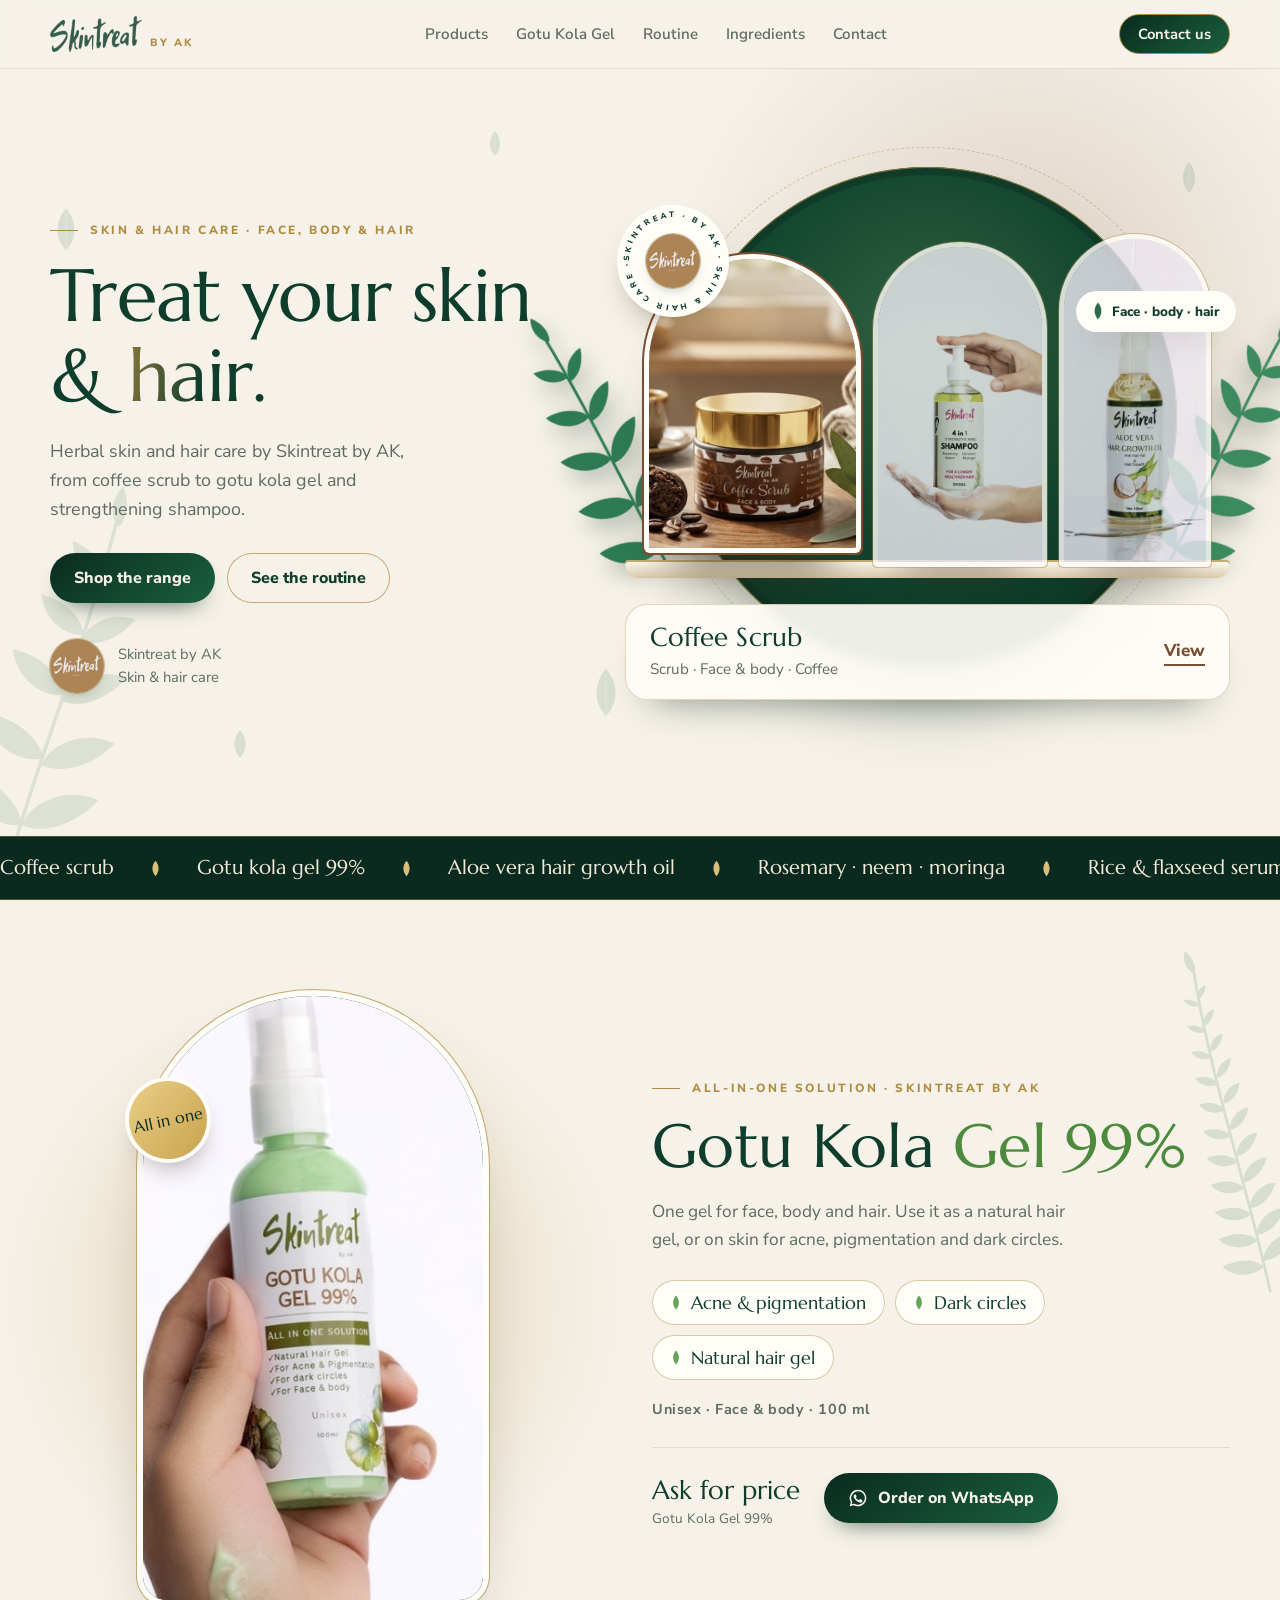
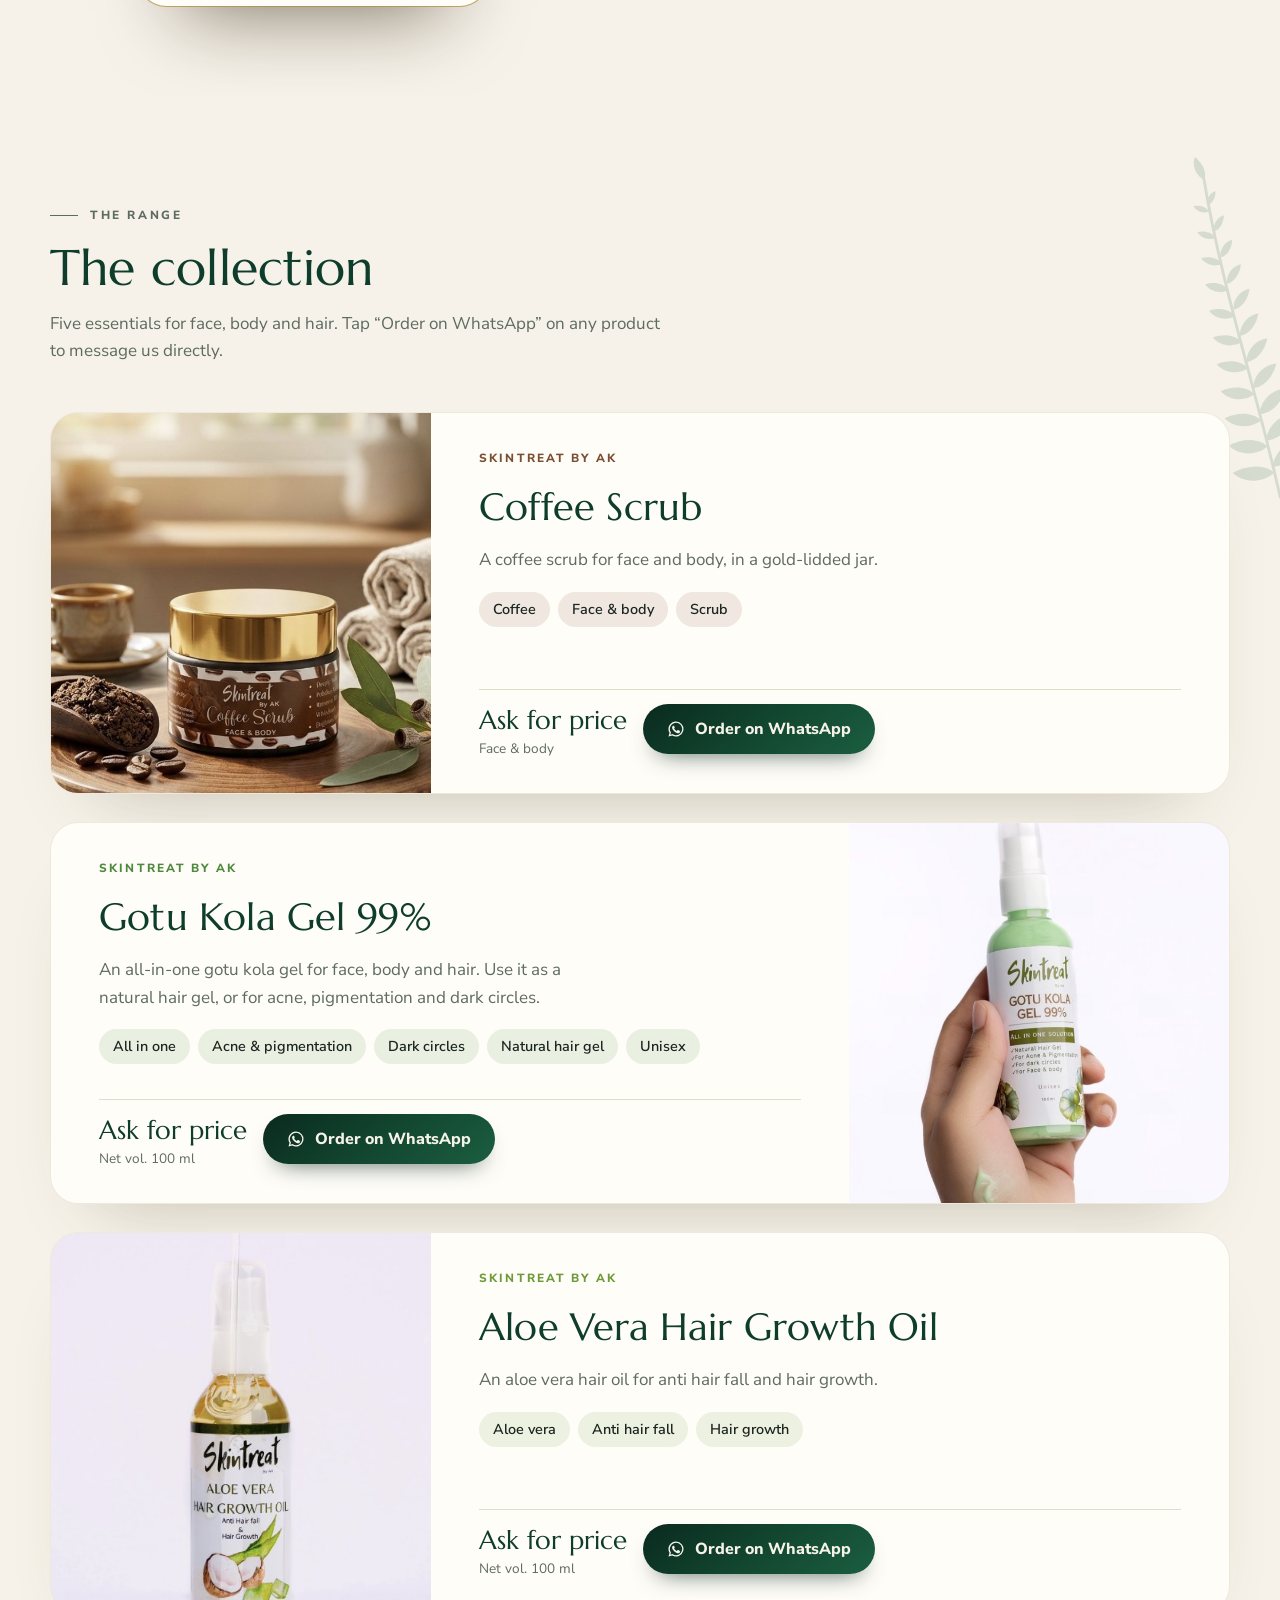
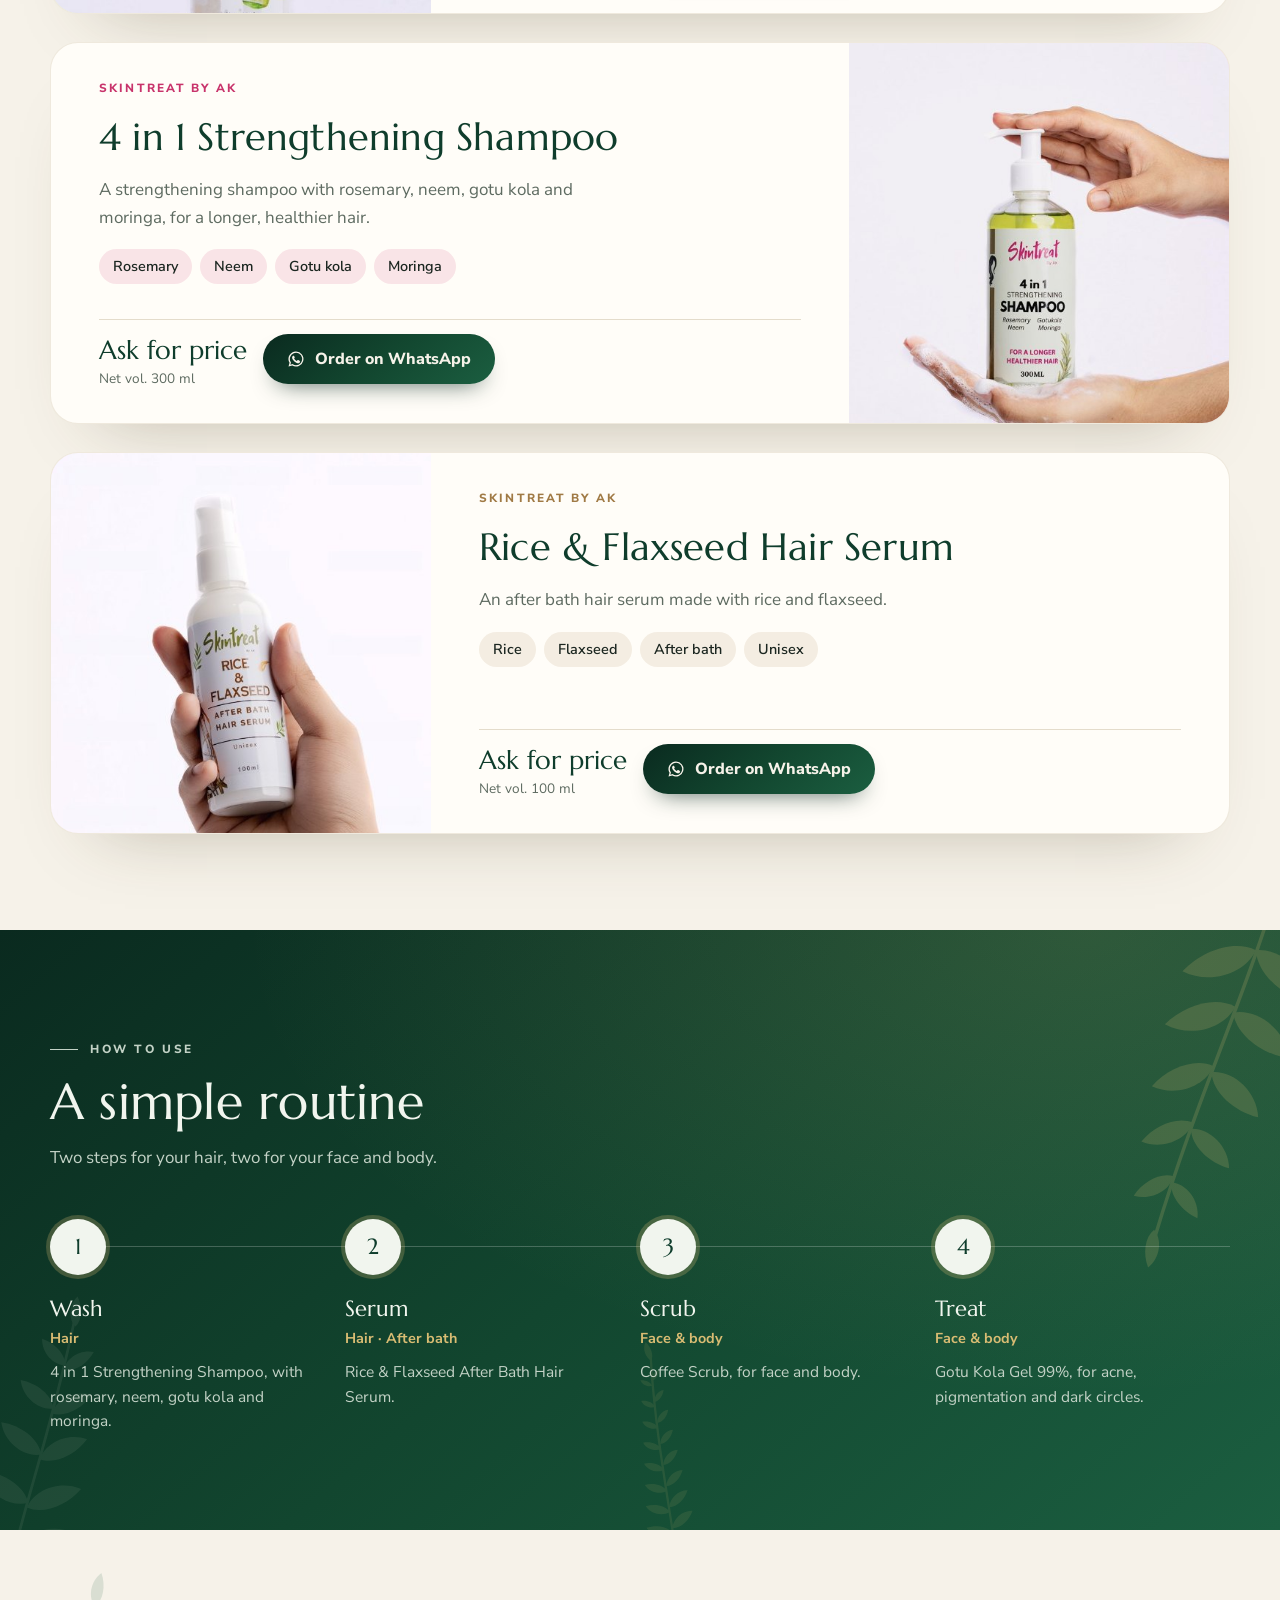
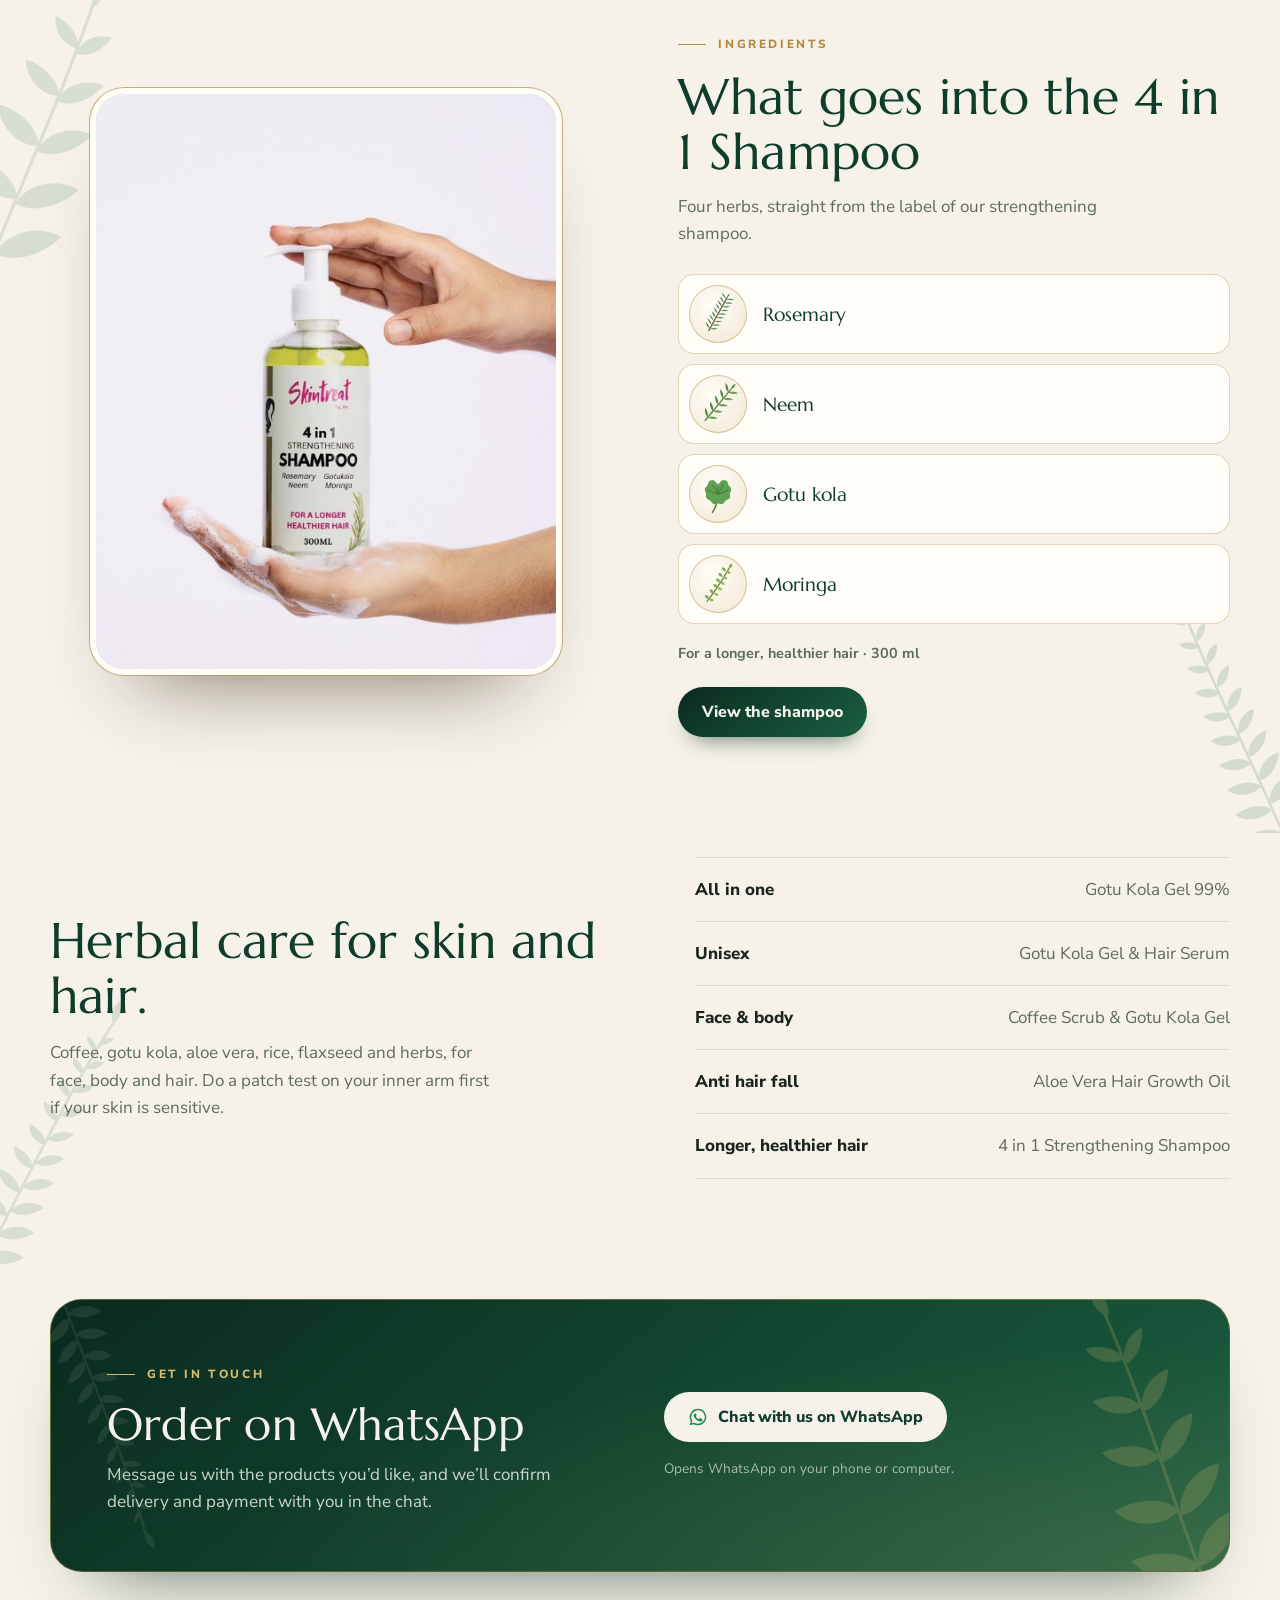
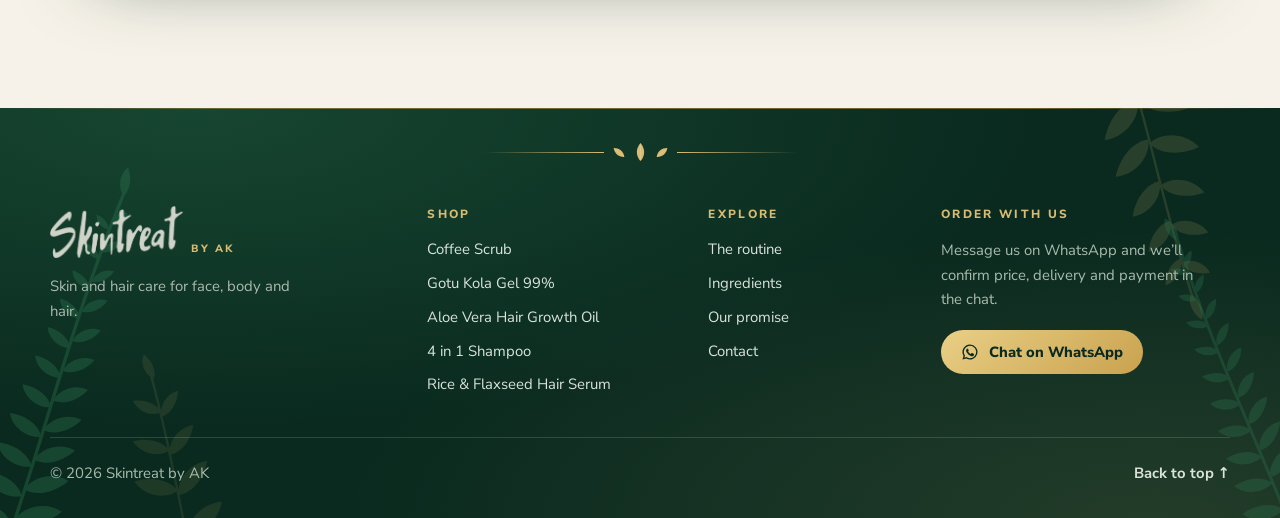
==== commit 3c35bda1: "Rebrand site to Skintreat by AK with new product range Replace the Vedas by Kashi branding with the " ====
--- a/index.html
+++ b/index.html
@@ -3,11 +3,12 @@
 <head>
 <meta charset="UTF-8">
 <meta name="viewport" content="width=device-width, initial-scale=1, viewport-fit=cover">
-<title>Vedas by Kashi — Ayurvedic skin &amp; body care from Sri Lanka</title>
-<meta name="description" content="Vedas by Kashi — Ayurvedic skin and body care made with 100% natural ingredients: Natural Glow Face Pack Powder, Kumkumadi Face Oil and Coffee-Coconut Body Scrub.">
+<title>Skintreat by AK — skin &amp; hair care</title>
+<meta name="description" content="Skintreat by AK — skin and hair care: Coffee Scrub, Gotu Kola Gel 99%, Aloe Vera Hair Growth Oil, 4 in 1 Strengthening Shampoo and Rice &amp; Flaxseed After Bath Hair Serum.">
+<link rel="icon" href="images/skintreat-logo.png">
 <link rel="preconnect" href="https://fonts.googleapis.com">
 <link rel="preconnect" href="https://fonts.gstatic.com" crossorigin>
-<link href="https://fonts.googleapis.com/css2?family=Marcellus&family=Nunito+Sans:opsz,wght@6..12,400;6..12,600;6..12,800&family=Noto+Sans+Tamil:wght@500&display=swap" rel="stylesheet">
+<link href="https://fonts.googleapis.com/css2?family=Marcellus&family=Nunito+Sans:opsz,wght@6..12,400;6..12,600;6..12,800&display=swap" rel="stylesheet">
 <link rel="stylesheet" href="css/style.css">
 <script>document.documentElement.classList.add("js")</script>
 </head>
@@ -17,10 +18,10 @@
 <!-- NAVIGATION -->
 <header class="nav">
   <div class="wrap">
-    <a class="brand" href="#top" aria-label="Vedas by Kashi home"><img src="images/logo.png" alt=""><b>Vedas <small>by Kashi</small></b></a>
+    <a class="brand" href="#top" aria-label="Skintreat by AK home"><img class="name" src="images/skintreat-name.png" alt=""><small>by AK</small></a>
     <nav aria-label="Main"><ul id="navList">
       <li><a href="#products">Products</a></li>
-      <li><a href="#new">New</a></li>
+      <li><a href="#new">Gotu Kola Gel</a></li>
       <li><a href="#ritual">Routine</a></li>
       <li><a href="#herbs">Ingredients</a></li>
       <li><a href="#order">Contact</a></li>
@@ -37,62 +38,61 @@
   <div class="leaves" aria-hidden="true"><i><svg viewBox="0 0 40 60"><use href="#leaf"/></svg></i><i><svg viewBox="0 0 40 60"><use href="#leaf"/></svg></i><i><svg viewBox="0 0 40 60"><use href="#leaf"/></svg></i><i><svg viewBox="0 0 40 60"><use href="#leaf"/></svg></i><i><svg viewBox="0 0 40 60"><use href="#leaf"/></svg></i><i><svg viewBox="0 0 40 60"><use href="#leaf"/></svg></i></div>
   <div class="wrap">
     <div class="hero-text">
-      <p class="eyebrow">Ayurvedic skin &amp; body care<span class="eb-more">&nbsp;· Made in Sri Lanka</span></p>
-      <h1><span>Nature’s</span> <span>goodness</span> <span>for</span> <span>your</span> <span><em>skin.</em></span></h1>
-      <p class="lede">Ayurvedic face and body care by Vedas by Kashi, made with 100% natural ingredients.</p>
+      <p class="eyebrow">Skin &amp; hair care<span class="eb-more">&nbsp;· Face, body &amp; hair</span></p>
+      <h1><span>Treat</span> <span>your</span> <span>skin</span> <span>&amp;</span> <span><em>hair.</em></span></h1>
+      <p class="lede">Herbal skin and hair care by Skintreat by AK, from coffee scrub to gotu kola gel and strengthening shampoo.</p>
       <div class="actions">
         <a class="btn btn-primary" href="#products">Shop the range</a>
         <a class="btn btn-ghost" href="#ritual">See the routine</a>
       </div>
-      <div class="estd"><img src="images/logo.png" alt="Vedas by Kashi logo"><span>Vedas by Kashi<br>Pure herbals, pure beauty</span></div>
+      <div class="estd"><img src="images/skintreat-logo.png" alt="Skintreat by AK logo"><span>Skintreat by AK<br>Skin &amp; hair care</span></div>
     </div>
 
     <div class="shelf" aria-label="Product shelf">
       <div class="stage">
       <div class="sun" aria-hidden="true"></div>
       <svg class="sprig sp-shelf-l" aria-hidden="true"><use href="#sprig"/></svg><svg class="sprig sp-shelf-r" aria-hidden="true"><use href="#sprig"/></svg>
-      <div class="badge" aria-hidden="true"><svg viewBox="0 0 120 120"><defs><path id="ring" d="M60,60 m-47,0 a47,47 0 1,1 94,0 a47,47 0 1,1 -94,0"/></defs><text><textPath href="#ring" textLength="292">PURE HERBALS · PURE BEAUTY · VEDAS BY KASHI · </textPath></text></svg><img src="images/logo.png" alt=""></div>
-      <div class="chip" aria-hidden="true"><svg viewBox="0 0 40 60" aria-hidden="true"><path d="M20 2C6 18 4 40 20 58 36 40 34 18 20 2Z"/></svg>100% natural</div>
+      <div class="badge" aria-hidden="true"><svg viewBox="0 0 120 120"><defs><path id="ring" d="M60,60 m-47,0 a47,47 0 1,1 94,0 a47,47 0 1,1 -94,0"/></defs><text><textPath href="#ring" textLength="292">SKINTREAT · BY AK · SKIN &amp; HAIR CARE · </textPath></text></svg><img src="images/skintreat-logo.png" alt=""></div>
+      <div class="chip" aria-hidden="true"><svg viewBox="0 0 40 60" aria-hidden="true"><path d="M20 2C6 18 4 40 20 58 36 40 34 18 20 2Z"/></svg>Face · body · hair</div>
       <div class="shelf-items" role="tablist">
-        <button class="shelf-item on" data-p="glow" role="tab" aria-selected="true"><span class="arch"><img src="images/natural-glow-face-pack.png" alt="Natural Glow Face Pack Powder jar with gold lid"></span></button>
-        <button class="shelf-item" data-p="oil" role="tab" aria-selected="false"><span class="arch"><img src="images/kumkumadi-face-oil.png" alt="Kumkumadi Face Oil dropper bottle"></span></button>
-        <button class="shelf-item" data-p="scrub" role="tab" aria-selected="false"><span class="arch"><img src="images/coffee-coconut-scrub.jpg" alt="Coffee-Coconut Body Scrub jar with coconut and coffee beans"></span></button>
+        <button class="shelf-item on" data-p="scrub" role="tab" aria-selected="true"><span class="arch"><img src="images/coffee-scrub.jpg" alt="Skintreat Coffee Scrub jar with a gold lid, coffee beans and a cup of coffee"></span></button>
+        <button class="shelf-item" data-p="shampoo" role="tab" aria-selected="false"><span class="arch"><img src="images/strengthening-shampoo.jpg" alt="Skintreat 4 in 1 Strengthening Shampoo pump bottle"></span></button>
+        <button class="shelf-item" data-p="oil" role="tab" aria-selected="false"><span class="arch"><img src="images/aloe-vera-hair-growth-oil.jpg" alt="Skintreat Aloe Vera Hair Growth Oil bottle"></span></button>
       </div>
       <div class="plinth" aria-hidden="true"></div>
       </div>
       <div class="shelf-caption" id="caption" aria-live="polite">
-        <h3 id="capName">Natural Glow Face Pack Powder</h3>
-        <p class="meta" id="capMeta">Face pack powder · 50 g · Clears pores &amp; brightens</p>
-        <a class="go" id="capLink" href="#p-glow">View</a>
+        <h3 id="capName">Coffee Scrub</h3>
+        <p class="meta" id="capMeta">Scrub · Face &amp; body · Coffee</p>
+        <a class="go" id="capLink" href="#p-scrub">View</a>
       </div>
     </div>
   </div>
 </section>
 
 <!-- MARQUEE -->
-<div class="marquee" aria-hidden="true"><div class="track"><span>100% natural</span><b><svg viewBox="0 0 40 60"><use href="#leaf"/></svg></b><span>Ayurvedic skin elixir</span><b><svg viewBox="0 0 40 60"><use href="#leaf"/></svg></b><span>Sandalwood &amp; wild turmeric</span><b><svg viewBox="0 0 40 60"><use href="#leaf"/></svg></b><span>For all skin types</span><b><svg viewBox="0 0 40 60"><use href="#leaf"/></svg></b><span>Coffee &amp; coconut</span><b><svg viewBox="0 0 40 60"><use href="#leaf"/></svg></b><span>Made in Sri Lanka</span><b><svg viewBox="0 0 40 60"><use href="#leaf"/></svg></b><span>100% natural</span><b><svg viewBox="0 0 40 60"><use href="#leaf"/></svg></b><span>Ayurvedic skin elixir</span><b><svg viewBox="0 0 40 60"><use href="#leaf"/></svg></b><span>Sandalwood &amp; wild turmeric</span><b><svg viewBox="0 0 40 60"><use href="#leaf"/></svg></b><span>For all skin types</span><b><svg viewBox="0 0 40 60"><use href="#leaf"/></svg></b><span>Coffee &amp; coconut</span><b><svg viewBox="0 0 40 60"><use href="#leaf"/></svg></b><span>Made in Sri Lanka</span><b><svg viewBox="0 0 40 60"><use href="#leaf"/></svg></b></div></div>
-
-<!-- NEW: KUMKUMADI FACE OIL -->
+<div class="marquee" aria-hidden="true"><div class="track"><span>Coffee scrub</span><b><svg viewBox="0 0 40 60"><use href="#leaf"/></svg></b><span>Gotu kola gel 99%</span><b><svg viewBox="0 0 40 60"><use href="#leaf"/></svg></b><span>Aloe vera hair growth oil</span><b><svg viewBox="0 0 40 60"><use href="#leaf"/></svg></b><span>Rosemary · neem · moringa</span><b><svg viewBox="0 0 40 60"><use href="#leaf"/></svg></b><span>Rice &amp; flaxseed serum</span><b><svg viewBox="0 0 40 60"><use href="#leaf"/></svg></b><span>Face, body &amp; hair</span><b><svg viewBox="0 0 40 60"><use href="#leaf"/></svg></b><span>Coffee scrub</span><b><svg viewBox="0 0 40 60"><use href="#leaf"/></svg></b><span>Gotu kola gel 99%</span><b><svg viewBox="0 0 40 60"><use href="#leaf"/></svg></b><span>Aloe vera hair growth oil</span><b><svg viewBox="0 0 40 60"><use href="#leaf"/></svg></b><span>Rosemary · neem · moringa</span><b><svg viewBox="0 0 40 60"><use href="#leaf"/></svg></b><span>Rice &amp; flaxseed serum</span><b><svg viewBox="0 0 40 60"><use href="#leaf"/></svg></b><span>Face, body &amp; hair</span><b><svg viewBox="0 0 40 60"><use href="#leaf"/></svg></b></div></div>
+
+<!-- SPOTLIGHT: GOTU KOLA GEL -->
 <section class="block spotlight leafy" id="new">
   <svg class="sprig sp-spot" aria-hidden="true"><use href="#fern"/></svg>
   <div class="wrap spot-grid">
     <div class="spot-media">
       <div class="spot-glow" aria-hidden="true"></div>
       <div class="vframe vframe-tall">
-        <video class="vid" src="videos/kumkumadi-face-oil.mp4" poster="images/kumkumadi-poster.jpg" muted loop playsinline preload="metadata" aria-label="Kumkumadi Face Oil film: saffron, milk and oil being applied to skin"></video>
-        <button class="snd" type="button" aria-label="Turn sound on" aria-pressed="false"><svg class="snd-off" viewBox="0 0 24 24" aria-hidden="true"><path d="M4 9h4l5-4v14l-5-4H4z"/><path d="M16 9l5 6M21 9l-5 6" fill="none" stroke="currentColor" stroke-width="2" stroke-linecap="round"/></svg><svg class="snd-on" viewBox="0 0 24 24" aria-hidden="true"><path d="M4 9h4l5-4v14l-5-4H4z"/><path d="M16.5 8.5a5 5 0 0 1 0 7M19 6a8.5 8.5 0 0 1 0 12" fill="none" stroke="currentColor" stroke-width="2" stroke-linecap="round"/></svg></button>
-      </div>
-      <span class="spot-badge">New</span>
+        <img src="images/gotu-kola-gel.jpg" alt="Hand holding a bottle of Skintreat Gotu Kola Gel 99%" loading="lazy">
+      </div>
+      <span class="spot-badge">All in one</span>
     </div>
     <div class="spot-copy">
-      <p class="eyebrow">Just launched · Vedas by Kashi</p>
-      <h2>Kumkumadi <em>Face Oil</em></h2>
-      <p class="spot-lede">An Ayurvedic skin elixir made with 100% natural ingredients, with threads of saffron in golden oil. Non greasy, and suitable for all skin types.</p>
-      <ul class="spot-words"><li><svg viewBox="0 0 40 60" aria-hidden="true"><use href="#leaf"/></svg>Radiance</li><li><svg viewBox="0 0 40 60" aria-hidden="true"><use href="#leaf"/></svg>Repair</li><li><svg viewBox="0 0 40 60" aria-hidden="true"><use href="#leaf"/></svg>Rejuvenate</li></ul>
-      <p class="spot-meta">Ayurvedic skin elixir · 30 ml / 1.0 oz</p>
+      <p class="eyebrow">All-in-one solution · Skintreat by AK</p>
+      <h2>Gotu Kola <em>Gel 99%</em></h2>
+      <p class="spot-lede">One gel for face, body and hair. Use it as a natural hair gel, or on skin for acne, pigmentation and dark circles.</p>
+      <ul class="spot-words"><li><svg viewBox="0 0 40 60" aria-hidden="true"><use href="#leaf"/></svg>Acne &amp; pigmentation</li><li><svg viewBox="0 0 40 60" aria-hidden="true"><use href="#leaf"/></svg>Dark circles</li><li><svg viewBox="0 0 40 60" aria-hidden="true"><use href="#leaf"/></svg>Natural hair gel</li></ul>
+      <p class="spot-meta">Unisex · Face &amp; body · 100 ml</p>
       <div class="spot-buy">
-        <div class="price">Ask for price<small>Kumkumadi Face Oil</small></div>
-        <a class="btn add" data-wa data-msg="Hello Vedas by Kashi, I'd like to order the Kumkumadi Face Oil." href="#order" target="_blank" rel="noopener"><svg width="20" height="20" viewBox="0 0 24 24" fill="currentColor" aria-hidden="true"><path d="M12 2a10 10 0 0 0-8.6 15.1L2 22l5-1.3A10 10 0 1 0 12 2Zm0 18.2a8.2 8.2 0 0 1-4.2-1.2l-.3-.2-3 .8.8-2.9-.2-.3A8.2 8.2 0 1 1 12 20.2Zm4.5-6.1c-.2-.1-1.5-.7-1.7-.8-.2-.1-.4-.1-.6.1l-.8 1c-.1.2-.3.2-.5.1a6.7 6.7 0 0 1-3.3-2.9c-.3-.4.2-.4.7-1.3.1-.2 0-.3 0-.4l-.8-1.8c-.2-.5-.4-.4-.6-.4h-.5a1 1 0 0 0-.7.3 3 3 0 0 0-.9 2.2 5.2 5.2 0 0 0 1.1 2.7 11.8 11.8 0 0 0 4.5 4c1.7.7 2.3.8 3.2.6.5-.1 1.5-.6 1.7-1.2.2-.6.2-1.1.1-1.2l-.4-.2Z"/></svg>Order on WhatsApp</a>
+        <div class="price">Ask for price<small>Gotu Kola Gel 99%</small></div>
+        <a class="btn add" data-wa data-msg="Hello Skintreat by AK, I'd like to order the Gotu Kola Gel 99%." href="#order" target="_blank" rel="noopener"><svg width="20" height="20" viewBox="0 0 24 24" fill="currentColor" aria-hidden="true"><path d="M12 2a10 10 0 0 0-8.6 15.1L2 22l5-1.3A10 10 0 1 0 12 2Zm0 18.2a8.2 8.2 0 0 1-4.2-1.2l-.3-.2-3 .8.8-2.9-.2-.3A8.2 8.2 0 1 1 12 20.2Zm4.5-6.1c-.2-.1-1.5-.7-1.7-.8-.2-.1-.4-.1-.6.1l-.8 1c-.1.2-.3.2-.5.1a6.7 6.7 0 0 1-3.3-2.9c-.3-.4.2-.4.7-1.3.1-.2 0-.3 0-.4l-.8-1.8c-.2-.5-.4-.4-.6-.4h-.5a1 1 0 0 0-.7.3 3 3 0 0 0-.9 2.2 5.2 5.2 0 0 0 1.1 2.7 11.8 11.8 0 0 0 4.5 4c1.7.7 2.3.8 3.2.6.5-.1 1.5-.6 1.7-1.2.2-.6.2-1.1.1-1.2l-.4-.2Z"/></svg>Order on WhatsApp</a>
       </div>
     </div>
   </div>
@@ -105,47 +105,75 @@
     <div class="head">
       <p class="eyebrow">The range</p>
       <h2>The collection</h2>
-      <p>Three Ayurvedic essentials for face and body. Tap “Order on WhatsApp” on any product to message us directly.</p>
+      <p>Five essentials for face, body and hair. Tap “Order on WhatsApp” on any product to message us directly.</p>
     </div>
 
     <div class="products">
-      <article class="product" id="p-glow" data-line="gold" data-id="glow">
-        <div class="pic"><svg class="sprig sp-pic-a" aria-hidden="true"><use href="#fern"/></svg><svg class="sprig sp-pic-b" aria-hidden="true"><use href="#sprig"/></svg><img src="images/natural-glow-face-pack.png" alt="Natural Glow Face Pack Powder jar" loading="lazy"></div>
-        <div class="body">
-          <span class="line">Vedas by Kashi</span>
-          <h3>Natural Glow Face Pack Powder</h3>
-          <p class="desc">A face pack powder enriched with sandalwood, wild turmeric, besan, rice powder and manjistha. Rich in vitamins and antioxidants for a radiant glow.</p>
-          <ul class="benefits"><li>Clears pores</li><li>Brightens</li><li>Radiant glow</li><li>For all skin types</li></ul>
-          <div class="buy">
-            <div class="price">Ask for price<small>Net wt. 50 g</small></div>
-            <a class="btn add" data-wa href="#order" target="_blank" rel="noopener"><svg width="18" height="18" viewBox="0 0 24 24" fill="currentColor" aria-hidden="true"><path d="M12 2a10 10 0 0 0-8.6 15.1L2 22l5-1.3A10 10 0 1 0 12 2Zm0 18.2a8.2 8.2 0 0 1-4.2-1.2l-.3-.2-3 .8.8-2.9-.2-.3A8.2 8.2 0 1 1 12 20.2Zm4.5-6.1c-.2-.1-1.5-.7-1.7-.8-.2-.1-.4-.1-.6.1l-.8 1c-.1.2-.3.2-.5.1a6.7 6.7 0 0 1-3.3-2.9c-.3-.4.2-.4.7-1.3.1-.2 0-.3 0-.4l-.8-1.8c-.2-.5-.4-.4-.6-.4h-.5a1 1 0 0 0-.7.3 3 3 0 0 0-.9 2.2 5.2 5.2 0 0 0 1.1 2.7 11.8 11.8 0 0 0 4.5 4c1.7.7 2.3.8 3.2.6.5-.1 1.5-.6 1.7-1.2.2-.6.2-1.1.1-1.2l-.4-.2Z"/></svg>Order on WhatsApp</a>
-          </div>
-        </div>
-      </article>
-
-      <article class="product" id="p-oil" data-line="saffron" data-id="oil">
-        <div class="pic"><svg class="sprig sp-pic-a" aria-hidden="true"><use href="#fern"/></svg><svg class="sprig sp-pic-b" aria-hidden="true"><use href="#sprig"/></svg><img src="images/kumkumadi-face-oil.png" alt="Kumkumadi Face Oil dropper bottle" loading="lazy"></div>
-        <div class="body">
-          <span class="line">Vedas by Kashi</span>
-          <h3>Kumkumadi Face Oil</h3>
-          <p class="desc">An Ayurvedic skin elixir with saffron, made with 100% natural ingredients. Non greasy, and suitable for all skin types.</p>
-          <ul class="benefits"><li>Radiance</li><li>Repair</li><li>Rejuvenate</li><li>Non greasy</li></ul>
-          <div class="buy">
-            <div class="price">Ask for price<small>Net vol. 30 ml</small></div>
-            <a class="btn add" data-wa href="#order" target="_blank" rel="noopener"><svg width="18" height="18" viewBox="0 0 24 24" fill="currentColor" aria-hidden="true"><path d="M12 2a10 10 0 0 0-8.6 15.1L2 22l5-1.3A10 10 0 1 0 12 2Zm0 18.2a8.2 8.2 0 0 1-4.2-1.2l-.3-.2-3 .8.8-2.9-.2-.3A8.2 8.2 0 1 1 12 20.2Zm4.5-6.1c-.2-.1-1.5-.7-1.7-.8-.2-.1-.4-.1-.6.1l-.8 1c-.1.2-.3.2-.5.1a6.7 6.7 0 0 1-3.3-2.9c-.3-.4.2-.4.7-1.3.1-.2 0-.3 0-.4l-.8-1.8c-.2-.5-.4-.4-.6-.4h-.5a1 1 0 0 0-.7.3 3 3 0 0 0-.9 2.2 5.2 5.2 0 0 0 1.1 2.7 11.8 11.8 0 0 0 4.5 4c1.7.7 2.3.8 3.2.6.5-.1 1.5-.6 1.7-1.2.2-.6.2-1.1.1-1.2l-.4-.2Z"/></svg>Order on WhatsApp</a>
-          </div>
-        </div>
-      </article>
-
       <article class="product" id="p-scrub" data-line="coffee" data-id="scrub">
-        <div class="pic pic-photo"><img src="images/coffee-coconut-scrub.jpg" alt="Coffee-Coconut Body Scrub jar with coconut and coffee beans" loading="lazy"></div>
-        <div class="body">
-          <span class="line">Kashi</span>
-          <h3>Coffee-Coconut Body Scrub</h3>
-          <p class="desc">A body scrub made with coffee and coconut. 100% natural and paraben free.</p>
-          <ul class="benefits"><li>Coffee &amp; coconut</li><li>100% natural</li><li>Paraben free</li></ul>
-          <div class="buy">
-            <div class="price">Ask for price<small>Net wt. 200 g</small></div>
+        <div class="pic pic-photo"><img src="images/coffee-scrub.jpg" alt="Skintreat Coffee Scrub jar with coffee beans, a wooden scoop and a cup of coffee" loading="lazy"></div>
+        <div class="body">
+          <span class="line">Skintreat by AK</span>
+          <h3>Coffee Scrub</h3>
+          <p class="desc">A coffee scrub for face and body, in a gold-lidded jar.</p>
+          <ul class="benefits"><li>Coffee</li><li>Face &amp; body</li><li>Scrub</li></ul>
+          <div class="buy">
+            <div class="price">Ask for price<small>Face &amp; body</small></div>
+            <a class="btn add" data-wa href="#order" target="_blank" rel="noopener"><svg width="18" height="18" viewBox="0 0 24 24" fill="currentColor" aria-hidden="true"><path d="M12 2a10 10 0 0 0-8.6 15.1L2 22l5-1.3A10 10 0 1 0 12 2Zm0 18.2a8.2 8.2 0 0 1-4.2-1.2l-.3-.2-3 .8.8-2.9-.2-.3A8.2 8.2 0 1 1 12 20.2Zm4.5-6.1c-.2-.1-1.5-.7-1.7-.8-.2-.1-.4-.1-.6.1l-.8 1c-.1.2-.3.2-.5.1a6.7 6.7 0 0 1-3.3-2.9c-.3-.4.2-.4.7-1.3.1-.2 0-.3 0-.4l-.8-1.8c-.2-.5-.4-.4-.6-.4h-.5a1 1 0 0 0-.7.3 3 3 0 0 0-.9 2.2 5.2 5.2 0 0 0 1.1 2.7 11.8 11.8 0 0 0 4.5 4c1.7.7 2.3.8 3.2.6.5-.1 1.5-.6 1.7-1.2.2-.6.2-1.1.1-1.2l-.4-.2Z"/></svg>Order on WhatsApp</a>
+          </div>
+        </div>
+      </article>
+
+      <article class="product" id="p-gel" data-line="gotu" data-id="gel">
+        <div class="pic pic-photo"><img src="images/gotu-kola-gel.jpg" alt="Hand holding a bottle of Skintreat Gotu Kola Gel 99%" loading="lazy"></div>
+        <div class="body">
+          <span class="line">Skintreat by AK</span>
+          <h3>Gotu Kola Gel 99%</h3>
+          <p class="desc">An all-in-one gotu kola gel for face, body and hair. Use it as a natural hair gel, or for acne, pigmentation and dark circles.</p>
+          <ul class="benefits"><li>All in one</li><li>Acne &amp; pigmentation</li><li>Dark circles</li><li>Natural hair gel</li><li>Unisex</li></ul>
+          <div class="buy">
+            <div class="price">Ask for price<small>Net vol. 100 ml</small></div>
+            <a class="btn add" data-wa href="#order" target="_blank" rel="noopener"><svg width="18" height="18" viewBox="0 0 24 24" fill="currentColor" aria-hidden="true"><path d="M12 2a10 10 0 0 0-8.6 15.1L2 22l5-1.3A10 10 0 1 0 12 2Zm0 18.2a8.2 8.2 0 0 1-4.2-1.2l-.3-.2-3 .8.8-2.9-.2-.3A8.2 8.2 0 1 1 12 20.2Zm4.5-6.1c-.2-.1-1.5-.7-1.7-.8-.2-.1-.4-.1-.6.1l-.8 1c-.1.2-.3.2-.5.1a6.7 6.7 0 0 1-3.3-2.9c-.3-.4.2-.4.7-1.3.1-.2 0-.3 0-.4l-.8-1.8c-.2-.5-.4-.4-.6-.4h-.5a1 1 0 0 0-.7.3 3 3 0 0 0-.9 2.2 5.2 5.2 0 0 0 1.1 2.7 11.8 11.8 0 0 0 4.5 4c1.7.7 2.3.8 3.2.6.5-.1 1.5-.6 1.7-1.2.2-.6.2-1.1.1-1.2l-.4-.2Z"/></svg>Order on WhatsApp</a>
+          </div>
+        </div>
+      </article>
+
+      <article class="product" id="p-oil" data-line="aloe" data-id="oil">
+        <div class="pic pic-photo"><img src="images/aloe-vera-hair-growth-oil.jpg" alt="Skintreat Aloe Vera Hair Growth Oil bottle" loading="lazy"></div>
+        <div class="body">
+          <span class="line">Skintreat by AK</span>
+          <h3>Aloe Vera Hair Growth Oil</h3>
+          <p class="desc">An aloe vera hair oil for anti hair fall and hair growth.</p>
+          <ul class="benefits"><li>Aloe vera</li><li>Anti hair fall</li><li>Hair growth</li></ul>
+          <div class="buy">
+            <div class="price">Ask for price<small>Net vol. 100 ml</small></div>
+            <a class="btn add" data-wa href="#order" target="_blank" rel="noopener"><svg width="18" height="18" viewBox="0 0 24 24" fill="currentColor" aria-hidden="true"><path d="M12 2a10 10 0 0 0-8.6 15.1L2 22l5-1.3A10 10 0 1 0 12 2Zm0 18.2a8.2 8.2 0 0 1-4.2-1.2l-.3-.2-3 .8.8-2.9-.2-.3A8.2 8.2 0 1 1 12 20.2Zm4.5-6.1c-.2-.1-1.5-.7-1.7-.8-.2-.1-.4-.1-.6.1l-.8 1c-.1.2-.3.2-.5.1a6.7 6.7 0 0 1-3.3-2.9c-.3-.4.2-.4.7-1.3.1-.2 0-.3 0-.4l-.8-1.8c-.2-.5-.4-.4-.6-.4h-.5a1 1 0 0 0-.7.3 3 3 0 0 0-.9 2.2 5.2 5.2 0 0 0 1.1 2.7 11.8 11.8 0 0 0 4.5 4c1.7.7 2.3.8 3.2.6.5-.1 1.5-.6 1.7-1.2.2-.6.2-1.1.1-1.2l-.4-.2Z"/></svg>Order on WhatsApp</a>
+          </div>
+        </div>
+      </article>
+
+      <article class="product" id="p-shampoo" data-line="rose" data-id="shampoo">
+        <div class="pic pic-photo"><img src="images/strengthening-shampoo.jpg" alt="Skintreat 4 in 1 Strengthening Shampoo pump bottle" loading="lazy"></div>
+        <div class="body">
+          <span class="line">Skintreat by AK</span>
+          <h3>4 in 1 Strengthening Shampoo</h3>
+          <p class="desc">A strengthening shampoo with rosemary, neem, gotu kola and moringa, for a longer, healthier hair.</p>
+          <ul class="benefits"><li>Rosemary</li><li>Neem</li><li>Gotu kola</li><li>Moringa</li></ul>
+          <div class="buy">
+            <div class="price">Ask for price<small>Net vol. 300 ml</small></div>
+            <a class="btn add" data-wa href="#order" target="_blank" rel="noopener"><svg width="18" height="18" viewBox="0 0 24 24" fill="currentColor" aria-hidden="true"><path d="M12 2a10 10 0 0 0-8.6 15.1L2 22l5-1.3A10 10 0 1 0 12 2Zm0 18.2a8.2 8.2 0 0 1-4.2-1.2l-.3-.2-3 .8.8-2.9-.2-.3A8.2 8.2 0 1 1 12 20.2Zm4.5-6.1c-.2-.1-1.5-.7-1.7-.8-.2-.1-.4-.1-.6.1l-.8 1c-.1.2-.3.2-.5.1a6.7 6.7 0 0 1-3.3-2.9c-.3-.4.2-.4.7-1.3.1-.2 0-.3 0-.4l-.8-1.8c-.2-.5-.4-.4-.6-.4h-.5a1 1 0 0 0-.7.3 3 3 0 0 0-.9 2.2 5.2 5.2 0 0 0 1.1 2.7 11.8 11.8 0 0 0 4.5 4c1.7.7 2.3.8 3.2.6.5-.1 1.5-.6 1.7-1.2.2-.6.2-1.1.1-1.2l-.4-.2Z"/></svg>Order on WhatsApp</a>
+          </div>
+        </div>
+      </article>
+
+      <article class="product" id="p-serum" data-line="rice" data-id="serum">
+        <div class="pic pic-photo"><img src="images/rice-flaxseed-hair-serum.jpg" alt="Hand holding a bottle of Skintreat Rice &amp; Flaxseed After Bath Hair Serum" loading="lazy"></div>
+        <div class="body">
+          <span class="line">Skintreat by AK</span>
+          <h3>Rice &amp; Flaxseed Hair Serum</h3>
+          <p class="desc">An after bath hair serum made with rice and flaxseed.</p>
+          <ul class="benefits"><li>Rice</li><li>Flaxseed</li><li>After bath</li><li>Unisex</li></ul>
+          <div class="buy">
+            <div class="price">Ask for price<small>Net vol. 100 ml</small></div>
             <a class="btn add" data-wa href="#order" target="_blank" rel="noopener"><svg width="18" height="18" viewBox="0 0 24 24" fill="currentColor" aria-hidden="true"><path d="M12 2a10 10 0 0 0-8.6 15.1L2 22l5-1.3A10 10 0 1 0 12 2Zm0 18.2a8.2 8.2 0 0 1-4.2-1.2l-.3-.2-3 .8.8-2.9-.2-.3A8.2 8.2 0 1 1 12 20.2Zm4.5-6.1c-.2-.1-1.5-.7-1.7-.8-.2-.1-.4-.1-.6.1l-.8 1c-.1.2-.3.2-.5.1a6.7 6.7 0 0 1-3.3-2.9c-.3-.4.2-.4.7-1.3.1-.2 0-.3 0-.4l-.8-1.8c-.2-.5-.4-.4-.6-.4h-.5a1 1 0 0 0-.7.3 3 3 0 0 0-.9 2.2 5.2 5.2 0 0 0 1.1 2.7 11.8 11.8 0 0 0 4.5 4c1.7.7 2.3.8 3.2.6.5-.1 1.5-.6 1.7-1.2.2-.6.2-1.1.1-1.2l-.4-.2Z"/></svg>Order on WhatsApp</a>
           </div>
         </div>
@@ -161,12 +189,13 @@
     <div class="head">
       <p class="eyebrow">How to use</p>
       <h2>A simple routine</h2>
-      <p>Three steps, from body to face.</p>
-    </div>
-    <ol class="steps steps-3">
-      <li><span class="n">1</span><h3>Polish</h3><div class="when">Body</div><p>Coffee-Coconut Body Scrub, made with coffee and coconut.</p></li>
-      <li><span class="n">2</span><h3>Mask</h3><div class="when">Face</div><p>Natural Glow Face Pack Powder, with sandalwood and wild turmeric.</p></li>
-      <li><span class="n">3</span><h3>Nourish</h3><div class="when">Face</div><p>Finish with Kumkumadi Face Oil, an Ayurvedic skin elixir.</p></li>
+      <p>Two steps for your hair, two for your face and body.</p>
+    </div>
+    <ol class="steps">
+      <li><span class="n">1</span><h3>Wash</h3><div class="when">Hair</div><p>4 in 1 Strengthening Shampoo, with rosemary, neem, gotu kola and moringa.</p></li>
+      <li><span class="n">2</span><h3>Serum</h3><div class="when">Hair · After bath</div><p>Rice &amp; Flaxseed After Bath Hair Serum.</p></li>
+      <li><span class="n">3</span><h3>Scrub</h3><div class="when">Face &amp; body</div><p>Coffee Scrub, for face and body.</p></li>
+      <li><span class="n">4</span><h3>Treat</h3><div class="when">Face &amp; body</div><p>Gotu Kola Gel 99%, for acne, pigmentation and dark circles.</p></li>
     </ol>
   </div>
 </section>
@@ -175,33 +204,14 @@
 <section class="block leafy" id="herbs">
   <svg class="sprig sp-herb-l" aria-hidden="true"><use href="#sprig"/></svg><svg class="sprig sp-herb-r" aria-hidden="true"><use href="#fern"/></svg>
   <div class="wrap ing-grid">
-    <figure class="ing-photo"><img src="images/natural-glow-lifestyle.jpg" alt="Natural Glow Face Pack Powder jar on a stone with turmeric, sandalwood and flowers" loading="lazy"></figure>
+    <figure class="ing-photo"><img src="images/strengthening-shampoo.jpg" alt="Skintreat 4 in 1 Strengthening Shampoo with rosemary, neem, gotu kola and moringa" loading="lazy"></figure>
     <div class="ing-copy">
       <p class="eyebrow">Ingredients</p>
-      <h2>What goes into Natural Glow</h2>
-      <p>Five traditional ingredients, straight from the label of our face pack powder.</p>
-      <ul class="ing-list"><li><span class="ing-ico"><svg viewBox="0 0 48 48" aria-hidden="true"><rect x="7" y="17" width="30" height="15" rx="7.5" fill="#C48A55"/><path d="M12 21.5h15M14 27.5h17" stroke="#9C6634" stroke-width="1.3" stroke-linecap="round"/><ellipse cx="37" cy="24.5" rx="5.5" ry="7.5" fill="#E6BF8F"/><ellipse cx="37" cy="24.5" rx="2.6" ry="3.8" fill="none" stroke="#A8703C" stroke-width="1.2"/><rect x="12" y="33" width="24" height="6" rx="3" fill="#B37A45"/><ellipse cx="36" cy="36" rx="2.4" ry="3" fill="#DDB283"/></svg></span>Sandalwood</li><li><span class="ing-ico"><svg viewBox="0 0 48 48" aria-hidden="true"><path d="M30 13c2-6 9-7 11-3-3 1-6 3-8 6" fill="#5E9B5A"/><path d="M8 31c0-5 5-8 10-6 1-6 7-9 11-5 4-3 10-1 10 4 0 4-4 6-7 5 1 5-4 9-8 6-3 4-10 3-11-2-3 1-5-1-5-2z" fill="#E3A12F"/><path d="M16 29c2 1 4 1 6 0M25 22c2 1 3 3 3 5M31 29c1 1 3 1 4 0" stroke="#B5761A" stroke-width="1.3" fill="none" stroke-linecap="round"/></svg></span>Wild turmeric</li><li><span class="ing-ico"><svg viewBox="0 0 48 48" aria-hidden="true"><path d="M11 26c3-9 8-12 13-12s10 3 13 12z" fill="#EACB7C"/><path d="M7 26h34c0 9-8 14-17 14S7 35 7 26z" fill="#8A5A36"/><path d="M7 26h34" stroke="#6B4228" stroke-width="1.5"/><circle cx="12" cy="40" r="2.6" fill="#D6AE5E"/><circle cx="37" cy="41" r="2.4" fill="#D6AE5E"/><circle cx="41" cy="37" r="2" fill="#D6AE5E"/></svg></span>Besan powder</li><li><span class="ing-ico"><svg viewBox="0 0 48 48" aria-hidden="true"><g fill="#F6EFDD" stroke="#C9B994" stroke-width="1.2"><ellipse cx="17" cy="20" rx="3.4" ry="7" transform="rotate(-30 17 20)"/><ellipse cx="27" cy="16" rx="3.4" ry="7" transform="rotate(12 27 16)"/><ellipse cx="33" cy="27" rx="3.4" ry="7" transform="rotate(55 33 27)"/><ellipse cx="21" cy="31" rx="3.4" ry="7" transform="rotate(-70 21 31)"/><ellipse cx="13" cy="33" rx="3" ry="6" transform="rotate(20 13 33)"/><ellipse cx="29" cy="37" rx="3" ry="6" transform="rotate(-15 29 37)"/></g></svg></span>Rice powder</li><li><span class="ing-ico"><svg viewBox="0 0 48 48" aria-hidden="true"><path d="M24 8c-5 1-8 4-8 8 4 0 7-3 8-8zM24 8c5 1 8 4 8 8-4 0-7-3-8-8z" fill="#5E9B5A"/><g fill="none" stroke="#A23B34" stroke-linecap="round"><path d="M24 12v14c0 5-3 8-7 11" stroke-width="2.6"/><path d="M24 24c3 3 6 6 7 12M24 30c-4 1-8 0-11-2M28 33c2 1 5 1 7 3M18 35c-1 2-1 4 0 6" stroke-width="1.8"/></g></svg></span>Manjistha powder</li></ul>
-      <p class="ing-meta">For all skin types · 100% natural · Net wt. 50 g</p>
-      <a class="btn btn-primary" href="#p-glow">View the face pack</a>
-    </div>
-  </div>
-</section>
-
-<!-- BRAND FILM -->
-<section class="block film-band" id="film">
-  <svg class="sprig sp-film-a" aria-hidden="true"><use href="#fern"/></svg><svg class="sprig sp-film-b" aria-hidden="true"><use href="#sprig"/></svg>
-  <div class="wrap film-grid">
-    <div class="film-media">
-      <div class="vframe vframe-round">
-        <video class="vid" src="videos/brand-film.mp4" poster="images/brand-film-poster.jpg" muted loop playsinline preload="metadata" aria-label="Vedas by Kashi brand film: a lotus pond, a drop of herbal oil and the Vedas logo"></video>
-        <button class="snd" type="button" aria-label="Turn sound on" aria-pressed="false"><svg class="snd-off" viewBox="0 0 24 24" aria-hidden="true"><path d="M4 9h4l5-4v14l-5-4H4z"/><path d="M16 9l5 6M21 9l-5 6" fill="none" stroke="currentColor" stroke-width="2" stroke-linecap="round"/></svg><svg class="snd-on" viewBox="0 0 24 24" aria-hidden="true"><path d="M4 9h4l5-4v14l-5-4H4z"/><path d="M16.5 8.5a5 5 0 0 1 0 7M19 6a8.5 8.5 0 0 1 0 12" fill="none" stroke="currentColor" stroke-width="2" stroke-linecap="round"/></svg></button>
-      </div>
-    </div>
-    <div class="film-copy">
-      <p class="eyebrow">The Vedas world</p>
-      <h2>Something natural is coming.</h2>
-      <p>Lotus ponds, tulsi and slow drops of herbal oil. A first look at the world of Vedas by Kashi.</p>
-      <a class="btn btn-gold" href="#new">Meet the Kumkumadi Face Oil</a>
+      <h2>What goes into the 4 in 1 Shampoo</h2>
+      <p>Four herbs, straight from the label of our strengthening shampoo.</p>
+      <ul class="ing-list"><li><span class="ing-ico"><svg viewBox="0 0 48 48" aria-hidden="true"><path d="M14 42L34 6" stroke="#7A6440" stroke-width="1.6" stroke-linecap="round"/><path d="M15.1 40Q14 35.4 10.2 32.4Q11.3 37.1 15.1 40Z" fill="#3F7A4F"/><path d="M15.1 40Q19.6 41.7 24.1 40.2Q19.6 38.5 15.1 40Z" fill="#57905F"/><path d="M17.3 36Q16.2 31.4 12.4 28.4Q13.5 33.1 17.3 36Z" fill="#3F7A4F"/><path d="M17.3 36Q21.8 37.7 26.3 36.2Q21.9 34.5 17.3 36Z" fill="#57905F"/><path d="M19.6 32Q18.5 27.4 14.7 24.4Q15.8 29.1 19.6 32Z" fill="#3F7A4F"/><path d="M19.6 32Q24 33.7 28.6 32.2Q24.1 30.5 19.6 32Z" fill="#57905F"/><path d="M21.8 28Q20.7 23.4 16.9 20.4Q18 25.1 21.8 28Z" fill="#3F7A4F"/><path d="M21.8 28Q26.2 29.7 30.8 28.2Q26.3 26.5 21.8 28Z" fill="#57905F"/><path d="M24 24Q22.9 19.4 19.1 16.4Q20.2 21.1 24 24Z" fill="#3F7A4F"/><path d="M24 24Q28.5 25.7 33 24.2Q28.5 22.5 24 24Z" fill="#57905F"/><path d="M26.2 20Q25.1 15.4 21.3 12.4Q22.4 17.1 26.2 20Z" fill="#3F7A4F"/><path d="M26.2 20Q30.7 21.7 35.2 20.2Q30.8 18.5 26.2 20Z" fill="#57905F"/><path d="M28.4 16Q27.3 11.4 23.5 8.4Q24.7 13.1 28.4 16Z" fill="#3F7A4F"/><path d="M28.4 16Q32.9 17.7 37.4 16.2Q33 14.5 28.4 16Z" fill="#57905F"/><path d="M30.7 12Q29.6 7.4 25.8 4.4Q26.9 9.1 30.7 12Z" fill="#3F7A4F"/><path d="M30.7 12Q35.1 13.7 39.7 12.2Q35.2 10.5 30.7 12Z" fill="#57905F"/><path d="M32.9 8Q31.8 3.4 28 0.4Q29.1 5.1 32.9 8Z" fill="#3F7A4F"/><path d="M32.9 8Q37.4 9.7 41.9 8.2Q37.4 6.5 32.9 8Z" fill="#57905F"/><path d="M34 6Q36.5 4.5 36.4 1.6Q33.9 3.1 34 6Z" fill="#3F7A4F"/></svg></span>Rosemary</li><li><span class="ing-ico"><svg viewBox="0 0 48 48" aria-hidden="true"><path d="M10 42L38 8" stroke="#5E7F3C" stroke-width="1.4" stroke-linecap="round"/><path d="M12.8 38.6Q13.8 32.6 9.9 28Q8.8 34 12.8 38.6Z" fill="#4E8A3E"/><path d="M12.8 38.6Q18.1 41.6 23.8 39.5Q18.5 36.4 12.8 38.6Z" fill="#6AA24F"/><path d="M18.4 31.8Q19.4 25.8 15.5 21.2Q14.4 27.2 18.4 31.8Z" fill="#4E8A3E"/><path d="M18.4 31.8Q23.7 34.8 29.4 32.7Q24.1 29.6 18.4 31.8Z" fill="#6AA24F"/><path d="M24 25Q25 19 21.1 14.4Q20 20.4 24 25Z" fill="#4E8A3E"/><path d="M24 25Q29.3 28 35 25.9Q29.7 22.8 24 25Z" fill="#6AA24F"/><path d="M29.6 18.2Q30.6 12.2 26.7 7.6Q25.6 13.6 29.6 18.2Z" fill="#4E8A3E"/><path d="M29.6 18.2Q34.9 21.2 40.6 19.1Q35.3 16 29.6 18.2Z" fill="#6AA24F"/><path d="M35.2 11.4Q36.2 5.4 32.3 0.8Q31.2 6.8 35.2 11.4Z" fill="#4E8A3E"/><path d="M35.2 11.4Q40.5 14.4 46.2 12.3Q40.9 9.2 35.2 11.4Z" fill="#6AA24F"/><path d="M38 8Q42.4 6.4 43.1 1.8Q38.7 3.4 38 8Z" fill="#4E8A3E"/></svg></span>Neem</li><li><span class="ing-ico"><svg viewBox="0 0 48 48" aria-hidden="true"><path d="M24 24C24 32 22 38 18 44" fill="none" stroke="#5E7F3C" stroke-width="1.8" stroke-linecap="round"/><path d="M24 15.9L24.8 13.4L26 11.5L27.6 9.8L29.5 8.7L31 8.9L32.6 9.2L33.8 10.1L34.6 11.5L35 13L35.5 14.4L36.4 15.5L37.5 16.6L38.3 18L38.5 19.5L38 21L37.4 22.4L37 23.8L37.1 25.3L37.2 26.9L36.7 28.4L35.7 29.5L34.2 30.2L32.9 30.9L31.9 31.9L31 33.1L29.9 34.3L28.5 34.9L27 34.9L25.4 34.5L24 34.3L22.6 34.5L21 34.9L19.5 34.9L18.1 34.3L17 33.1L16.1 31.9L15.1 30.9L13.8 30.2L12.3 29.5L11.3 28.4L10.8 26.9L10.9 25.3L11 23.8L10.6 22.4L10 21L9.5 19.5L9.7 18L10.5 16.6L11.6 15.5L12.5 14.4L13 13L13.4 11.5L14.2 10.1L15.4 9.2L17 8.9L18.5 8.7L20.4 9.8L22 11.5L23.2 13.4L24 15.9Z" fill="#5FA052"/><g stroke="#3E7A3A" stroke-width="1" fill="none" stroke-linecap="round"><path d="M24 24L13.5 20.2"/><path d="M24 24L18.4 14.3"/><path d="M24 24L24 12.8"/><path d="M24 24L29.6 14.3"/><path d="M24 24L34.5 20.2"/></g></svg></span>Gotu kola</li><li><span class="ing-ico"><svg viewBox="0 0 48 48" aria-hidden="true"><path d="M12 43Q24 28 36 7" fill="none" stroke="#6B7F3C" stroke-width="1.3" stroke-linecap="round"/><path d="M14 40Q14.2 35.5 9.7 35.9Q9.5 40.4 14 40Z" fill="#7FAE4E"/><path d="M14 40Q15.4 44.3 19.5 42.4Q18.1 38.1 14 40Z" fill="#94BD5C"/><path d="M19.3 34Q19.4 29.5 14.9 29.9Q14.7 34.4 19.3 34Z" fill="#7FAE4E"/><path d="M19.3 34Q20.6 38.3 24.8 36.4Q23.4 32.1 19.3 34Z" fill="#94BD5C"/><path d="M23.4 28Q23.5 23.5 19 23.9Q18.8 28.4 23.4 28Z" fill="#7FAE4E"/><path d="M23.4 28Q24.7 32.3 28.9 30.4Q27.5 26.1 23.4 28Z" fill="#94BD5C"/><path d="M26.2 22Q26.4 17.5 21.9 17.9Q21.7 22.4 26.2 22Z" fill="#7FAE4E"/><path d="M26.2 22Q27.6 26.3 31.7 24.4Q30.3 20.1 26.2 22Z" fill="#94BD5C"/><path d="M28.9 16Q29 11.5 24.5 11.9Q24.3 16.4 28.9 16Z" fill="#7FAE4E"/><path d="M28.9 16Q30.2 20.3 34.4 18.4Q33 14.1 28.9 16Z" fill="#94BD5C"/><path d="M32.6 10Q32.7 5.5 28.2 5.9Q28 10.4 32.6 10Z" fill="#7FAE4E"/><path d="M32.6 10Q33.9 14.3 38.1 12.4Q36.7 8.1 32.6 10Z" fill="#94BD5C"/><path d="M36 7Q40.5 6.4 39.3 2Q34.8 2.6 36 7Z" fill="#7FAE4E"/></svg></span>Moringa</li></ul>
+      <p class="ing-meta">For a longer, healthier hair · 300 ml</p>
+      <a class="btn btn-primary" href="#p-shampoo">View the shampoo</a>
     </div>
   </div>
 </section>
@@ -211,16 +221,15 @@
   <svg class="sprig sp-promise" aria-hidden="true"><use href="#fern"/></svg>
   <div class="wrap promise">
     <div>
-      <h2>Real herbs. Real care. Nothing harsh.</h2>
-      <p class="ta" lang="ta">இயற்கையானதும் பாதுகாப்பானதும்</p>
-      <p style="color:var(--muted);margin-top:8px;max-width:44ch">Made with 100% natural ingredients. Do a patch test on your inner arm first if your skin is sensitive.</p>
+      <h2>Herbal care for skin and hair.</h2>
+      <p style="color:var(--muted);margin-top:16px;max-width:44ch">Coffee, gotu kola, aloe vera, rice, flaxseed and herbs, for face, body and hair. Do a patch test on your inner arm first if your skin is sensitive.</p>
     </div>
     <ul class="freefrom">
-      <li><b>100% natural</b><span>All three products</span></li>
-      <li><b>For all skin types</b><span>Face pack &amp; face oil</span></li>
-      <li><b>Ayurvedic skin elixir</b><span>Kumkumadi Face Oil</span></li>
-      <li><b>Non greasy</b><span>Kumkumadi Face Oil</span></li>
-      <li><b>Paraben free</b><span>Coffee-Coconut Body Scrub</span></li>
+      <li><b>All in one</b><span>Gotu Kola Gel 99%</span></li>
+      <li><b>Unisex</b><span>Gotu Kola Gel &amp; Hair Serum</span></li>
+      <li><b>Face &amp; body</b><span>Coffee Scrub &amp; Gotu Kola Gel</span></li>
+      <li><b>Anti hair fall</b><span>Aloe Vera Hair Growth Oil</span></li>
+      <li><b>Longer, healthier hair</b><span>4 in 1 Strengthening Shampoo</span></li>
     </ul>
   </div>
 </section>
@@ -250,16 +259,17 @@
   <div class="foot-divider" aria-hidden="true"><i></i><svg viewBox="0 0 40 60" aria-hidden="true"><use href="#leaf"/></svg><svg viewBox="0 0 40 60" aria-hidden="true"><use href="#leaf"/></svg><svg viewBox="0 0 40 60" aria-hidden="true"><use href="#leaf"/></svg><i></i></div>
   <div class="wrap foot-grid">
     <div class="foot-brand">
-      <a class="brand" href="#top"><img src="images/logo.png" alt=""><b>Vedas <small>by Kashi</small></b></a>
-      <p>Pure herbals, pure beauty. Ayurvedic skin and body care made in Sri Lanka.</p>
-      <p class="ta" lang="ta">இயற்கையானதும் பாதுகாப்பானதும்</p>
+      <a class="brand" href="#top" aria-label="Skintreat by AK home"><img class="name" src="images/skintreat-name-light.png" alt=""><small>by AK</small></a>
+      <p>Skin and hair care for face, body and hair.</p>
     </div>
     <nav class="foot-col" aria-label="Shop">
       <h4>Shop</h4>
       <ul>
-        <li><a href="#p-glow">Natural Glow Face Pack</a></li>
-        <li><a href="#p-oil">Kumkumadi Face Oil</a></li>
-        <li><a href="#p-scrub">Coffee-Coconut Body Scrub</a></li>
+        <li><a href="#p-scrub">Coffee Scrub</a></li>
+        <li><a href="#p-gel">Gotu Kola Gel 99%</a></li>
+        <li><a href="#p-oil">Aloe Vera Hair Growth Oil</a></li>
+        <li><a href="#p-shampoo">4 in 1 Shampoo</a></li>
+        <li><a href="#p-serum">Rice &amp; Flaxseed Hair Serum</a></li>
       </ul>
     </nav>
     <nav class="foot-col" aria-label="Explore">
@@ -278,7 +288,7 @@
     </div>
   </div>
   <div class="wrap foot-bottom">
-    <span>© <span id="yr"></span> Vedas by Kashi · Sri Lanka</span>
+    <span>© <span id="yr"></span> Skintreat by AK</span>
     <a class="to-top" href="#top">Back to top ↑</a>
   </div>
 </footer>
--- a/css/style.css
+++ b/css/style.css
@@ -17,7 +17,7 @@
   --rose:#C8336B;      /* délyn toner */
   --red:#B23A2E;       /* fabulous hair oil (hibiscus) */
   --wood:#8A5A36;
-  --glow:var(--gold);  /* changes with the selected product */
+  --glow:#7A4E32;  /* changes with the selected product */
   --display:"Marcellus", "Cormorant Garamond", Georgia, serif;
   --body:"Nunito Sans", "Segoe UI", system-ui, sans-serif;
   --tamil:"Noto Sans Tamil", "Latha", sans-serif;
@@ -49,6 +49,10 @@
 .brand img{width:44px;height:44px}
 .brand b{font-family:var(--display);font-weight:400;font-size:1.3rem;color:var(--leaf);letter-spacing:.02em}
 .brand b small{font-family:var(--body);font-size:.52em;font-weight:800;letter-spacing:.2em;text-transform:uppercase;color:var(--gold);margin-left:4px}
+/* Skintreat wordmark (images/skintreat-name.png) + "by AK" */
+.brand{align-items:flex-end;gap:8px}
+.brand img.name{width:auto;height:36px;border-radius:0;box-shadow:none}
+.brand small{font:800 .66rem var(--body);letter-spacing:.2em;text-transform:uppercase;color:var(--gold);padding-bottom:2px;white-space:nowrap}
 .brand img,.estd img,.badge img{border-radius:50%;box-shadow:0 0 0 1px color-mix(in srgb,var(--gold) 55%,transparent),0 6px 14px -8px rgba(10,42,31,.5)}
 .nav ul{display:flex;gap:28px;list-style:none;margin:0;padding:0}
 .nav ul a{text-decoration:none;color:var(--muted);font-weight:600;font-size:.95rem;transition:color .2s}
@@ -63,7 +67,7 @@
 @media (max-width:760px){
   .nav .wrap{gap:10px}
   .brand{margin-right:auto}
-  .brand img{width:40px;height:40px}
+  .brand img.name{height:32px}
   .nav-cta{padding:8px 14px;font-size:.86rem;white-space:nowrap}
   .brand b{font-size:1.15rem;white-space:nowrap}
   .menu-btn{display:grid}
@@ -92,6 +96,7 @@
 .btn-primary{background:var(--emerald);color:#F6F2E9;box-shadow:0 12px 24px -14px rgba(10,42,31,.8)}
 .btn-ghost{background:transparent;color:var(--leaf);box-shadow:inset 0 0 0 1px color-mix(in srgb,var(--gold) 70%,transparent)}
 .btn-wa{background:#1F8F4E;color:#fff}
+.btn-gold{background:linear-gradient(140deg,#E9CF86,#C9A24E);color:var(--deep)}
 .estd{margin-top:36px;display:flex;align-items:center;gap:14px;color:var(--muted);font-size:.92rem}
 .estd img{width:54px;height:54px}
 
@@ -104,10 +109,14 @@
 .shelf-items{display:flex;align-items:flex-end;gap:clamp(10px,2vw,22px);padding:0 clamp(6px,2vw,24px)}
 .shelf-item{position:relative;flex:var(--f) 1 0;min-width:0;display:block;background:none;border:0;padding:0;cursor:pointer;
   transition:transform .5s cubic-bezier(.2,.8,.2,1),filter .5s,opacity .5s;filter:saturate(.8);opacity:.82}
-.shelf-item[data-p="glow"]{--f:38;--r:.8;--t:var(--gold)}
-.shelf-item[data-p="oil"]{--f:24;--r:.42;--t:#C9782E}
-.shelf-item[data-p="scrub"]{--f:34;--r:.66;--t:#7A4E32}
-.shelf-item[data-p="scrub"] .arch img{object-fit:cover;object-position:52% 58%;padding:0;filter:none}
+.shelf-item[data-p="scrub"]{--f:38;--r:.72;--t:#7A4E32}
+.shelf-item[data-p="shampoo"]{--f:30;--r:.52;--t:#C8336B}
+.shelf-item[data-p="oil"]{--f:26;--r:.44;--t:#6F9A3A}
+/* product photos fill the arch */
+.shelf-item .arch img{object-fit:cover;padding:0;filter:none}
+.shelf-item[data-p="scrub"] .arch img{object-position:52% 70%}
+.shelf-item[data-p="shampoo"] .arch img{object-position:45% 62%}
+.shelf-item[data-p="oil"] .arch img{object-position:50% 62%}
 .arch{display:block;width:100%;aspect-ratio:var(--r);border-radius:999px 999px 18px 18px;overflow:hidden;background:linear-gradient(180deg,color-mix(in srgb,var(--t) 8%,var(--paper)) 0%,color-mix(in srgb,var(--t) 22%,var(--paper)) 100%);
   box-shadow:0 0 0 5px var(--paper),0 0 0 6px color-mix(in srgb,var(--gold) 55%,transparent),0 34px 40px -26px rgba(60,45,20,.6);transition:box-shadow .5s}
 .arch img{width:100%;height:100%;object-fit:contain;object-position:50% 100%;padding:12% 3% 4%;filter:drop-shadow(0 16px 14px rgba(40,30,15,.35))}
@@ -147,7 +156,7 @@
 }
 .eb-more{margin-left:-12px}
 @media (max-width:440px){.eb-more{display:none}}
-@media (max-width:370px){.brand img{width:36px;height:36px}.brand{gap:8px}.nav-cta{padding:8px 12px}}
+@media (max-width:370px){.brand img.name{height:28px}.brand{gap:6px}.nav-cta{padding:8px 12px}}
 .shelf-caption{position:relative;z-index:1;margin-top:26px;min-height:92px;display:grid;grid-template-columns:1fr auto;gap:6px 18px;align-items:start;background:color-mix(in srgb,var(--paper) 92%,transparent);backdrop-filter:blur(8px);-webkit-backdrop-filter:blur(8px);border:1px solid color-mix(in srgb,var(--gold) 35%,transparent);border-radius:22px;padding:18px 24px;box-shadow:0 24px 40px -28px rgba(10,42,31,.6)}
 .shelf-caption h3{font-size:1.6rem}
 .shelf-caption .meta{color:var(--muted);font-size:.95rem;grid-column:1}
@@ -181,10 +190,14 @@
 .product{--c:var(--gold);display:grid;grid-template-columns:minmax(220px,380px) 1fr;gap:0;background:var(--paper);border-radius:28px;overflow:hidden;border:1px solid color-mix(in srgb,var(--line) 60%,transparent);box-shadow:0 40px 70px -50px rgba(70,55,25,.35)}
 .product[data-line="lav"]{--c:var(--lav)}
 .product[data-line="rose"]{--c:var(--rose)}
-.product[data-line="saffron"]{--c:#B8612A}
 .product[data-line="coffee"]{--c:#7A4E32}
-.product .pic-photo{padding:0;overflow:hidden}
-.product .pic-photo img{width:100%;height:100%;max-height:none;object-fit:cover;filter:none;border-radius:0}
+.product[data-line="gotu"]{--c:#4E8A3E}
+.product[data-line="aloe"]{--c:#6F9A3A}
+.product[data-line="rice"]{--c:#A07A45}
+.product .pic.pic-photo{padding:0;overflow:hidden}
+.product .pic.pic-photo img{width:100%;height:100%;max-height:none;object-fit:cover;filter:none;border-radius:0}
+.product .pic.pic-photo{min-height:380px}
+.product .pic.pic-photo img{position:absolute;inset:0}
 .product:hover .pic-photo img{transform:scale(1.05)}
 .product .pic{position:relative;background:radial-gradient(circle at 50% 42%,color-mix(in srgb,var(--c) 5%,var(--paper)) 0%,color-mix(in srgb,var(--c) 20%,var(--paper)) 80%);display:grid;place-items:center;padding:28px;min-height:320px}
 .product .pic img{max-height:340px;width:auto;filter:drop-shadow(0 26px 22px rgba(40,30,15,.35))}
@@ -205,6 +218,7 @@
   .product,.product:nth-child(even){grid-template-columns:1fr}
   .product:nth-child(even) .pic{order:0}
   .product .pic{min-height:260px}
+  .product .pic.pic-photo{min-height:340px}
   .product .pic img{max-height:260px}
 }
 
@@ -392,7 +406,8 @@
 .foot-divider svg:nth-of-type(2){width:13px;height:20px}
 .foot-divider svg:nth-of-type(3){transform:rotate(50deg)}
 .foot-grid{display:grid;grid-template-columns:1.4fr 1fr .8fr 1.2fr;gap:40px;padding:44px 0 40px}
-.foot-brand .brand img{width:64px;height:64px;box-shadow:0 0 0 3px rgba(217,188,115,.35);border-radius:50%}
+.foot-brand .brand img.name{height:52px}
+.foot-brand .brand small{color:var(--gold-soft)}
 .foot-brand .brand b{color:#F6F2E9;font-size:1.6rem}
 .foot-brand p{margin-top:16px;max-width:30ch;line-height:1.65}
 .foot-brand .ta{font-family:var(--tamil);color:var(--gold-soft);margin-top:10px;font-size:.95rem}
@@ -419,7 +434,7 @@
 /* ============ VIDEOS ============ */
 .vframe{position:relative;overflow:hidden;isolation:isolate;background:var(--deep);
   box-shadow:0 0 0 6px var(--paper),0 0 0 7px color-mix(in srgb,var(--gold) 70%,transparent),0 50px 80px -40px rgba(40,25,5,.6)}
-.vframe video{display:block;width:100%;height:100%;object-fit:cover}
+.vframe video,.vframe img{display:block;width:100%;height:100%;object-fit:cover}
 .vframe-tall{aspect-ratio:9/16;width:min(100%,340px);border-radius:200px 200px 28px 28px;margin-inline:auto}
 .vframe-round{aspect-ratio:1;width:min(100%,440px);border-radius:50%;margin-inline:auto}
 .snd{position:absolute;right:14px;bottom:14px;z-index:2;width:42px;height:42px;border-radius:50%;border:1px solid rgba(217,188,115,.7);
@@ -431,20 +446,20 @@
 .vframe-round .snd{right:50%;bottom:18px;transform:translateX(50%)}
 .vframe-round .snd:hover{transform:translateX(50%) scale(1.06)}
 
-/* face oil spotlight */
+/* product spotlight */
 .spot-grid{display:grid;grid-template-columns:1fr 1.1fr;gap:clamp(32px,6vw,80px);align-items:center}
 .spot-media{position:relative}
 .spot-glow{position:absolute;left:50%;top:50%;width:130%;aspect-ratio:1;transform:translate(-50%,-50%);z-index:-1;border-radius:50%;
-  background:radial-gradient(circle,rgba(214,120,40,.28) 0%,rgba(184,145,58,.14) 38%,transparent 66%)}
+  background:radial-gradient(circle,rgba(95,160,82,.28) 0%,rgba(184,145,58,.12) 38%,transparent 66%)}
 .spot-badge{position:absolute;top:14%;left:calc(50% - min(50%,170px) - 14px);display:grid;place-items:center;width:78px;height:78px;border-radius:50%;
-  background:linear-gradient(140deg,#E9CF86,#C9A24E);color:var(--deep);font:400 1.25rem var(--display);box-shadow:0 0 0 4px var(--paper),0 16px 30px -14px rgba(40,25,5,.6);transform:rotate(-12deg)}
+  background:linear-gradient(140deg,#E9CF86,#C9A24E);color:var(--deep);font:400 1rem/1.05 var(--display);text-align:center;box-shadow:0 0 0 4px var(--paper),0 16px 30px -14px rgba(40,25,5,.6);transform:rotate(-12deg)}
 .spot-copy h2{font-size:clamp(2.4rem,5vw,3.8rem)}
-.spot-copy h2 em{font-style:normal;color:#B8612A}
+.spot-copy h2 em{font-style:normal;color:#4E8A3E}
 .spot-lede{color:var(--muted);margin-top:18px;max-width:44ch;font-size:1.08rem}
 .spot-words{list-style:none;margin:26px 0 0;padding:0;display:flex;flex-wrap:wrap;gap:10px}
 .spot-words li{display:inline-flex;align-items:center;gap:10px;padding:10px 18px;border-radius:999px;font:400 1.15rem var(--display);color:var(--leaf);
   background:var(--paper);border:1px solid color-mix(in srgb,var(--gold) 45%,transparent)}
-.spot-words svg{width:10px;height:15px;fill:#C9782E}
+.spot-words svg{width:10px;height:15px;fill:#5FA052}
 .spot-meta{margin-top:18px;color:var(--muted);font-size:.9rem;font-weight:700;letter-spacing:.04em}
 .spot-buy{display:flex;flex-wrap:wrap;align-items:center;gap:16px 24px;margin-top:26px;padding-top:22px;border-top:1px solid var(--line)}
 .sp-spot{right:-40px;top:20px;width:190px;height:380px;color:var(--moss);opacity:.15;transform:rotate(-14deg)}
@@ -469,12 +484,12 @@
   .spot-badge{left:6%;width:66px;height:66px;font-size:1.05rem}
 }
 
-/* ============ INGREDIENTS (Natural Glow) ============ */
+/* ============ INGREDIENTS ============ */
 .steps.steps-3{grid-template-columns:repeat(3,1fr)}
-.ing-grid{display:grid;grid-template-columns:1.1fr 1fr;gap:clamp(32px,6vw,80px);align-items:center}
-.ing-photo{margin:0;position:relative;border-radius:28px;overflow:hidden;aspect-ratio:1250/834;
+.ing-grid{display:grid;grid-template-columns:1fr 1fr;gap:clamp(32px,6vw,80px);align-items:center}
+.ing-photo{margin:0 auto;position:relative;border-radius:28px;overflow:hidden;aspect-ratio:4/5;width:min(100%,460px);
   box-shadow:0 0 0 6px var(--paper),0 0 0 7px color-mix(in srgb,var(--gold) 65%,transparent),0 50px 80px -44px rgba(40,25,5,.6)}
-.ing-photo img{width:100%;height:100%;object-fit:cover;object-position:52% 50%;transition:transform 1.2s cubic-bezier(.2,.8,.2,1)}
+.ing-photo img{width:100%;height:100%;object-fit:cover;object-position:50% 60%;transition:transform 1.2s cubic-bezier(.2,.8,.2,1)}
 .ing-photo:hover img{transform:scale(1.04)}
 .ing-copy h2{font-size:clamp(2rem,4.4vw,3.1rem)}
 .ing-copy > p:not(.eyebrow){color:var(--muted);margin-top:14px;max-width:42ch}
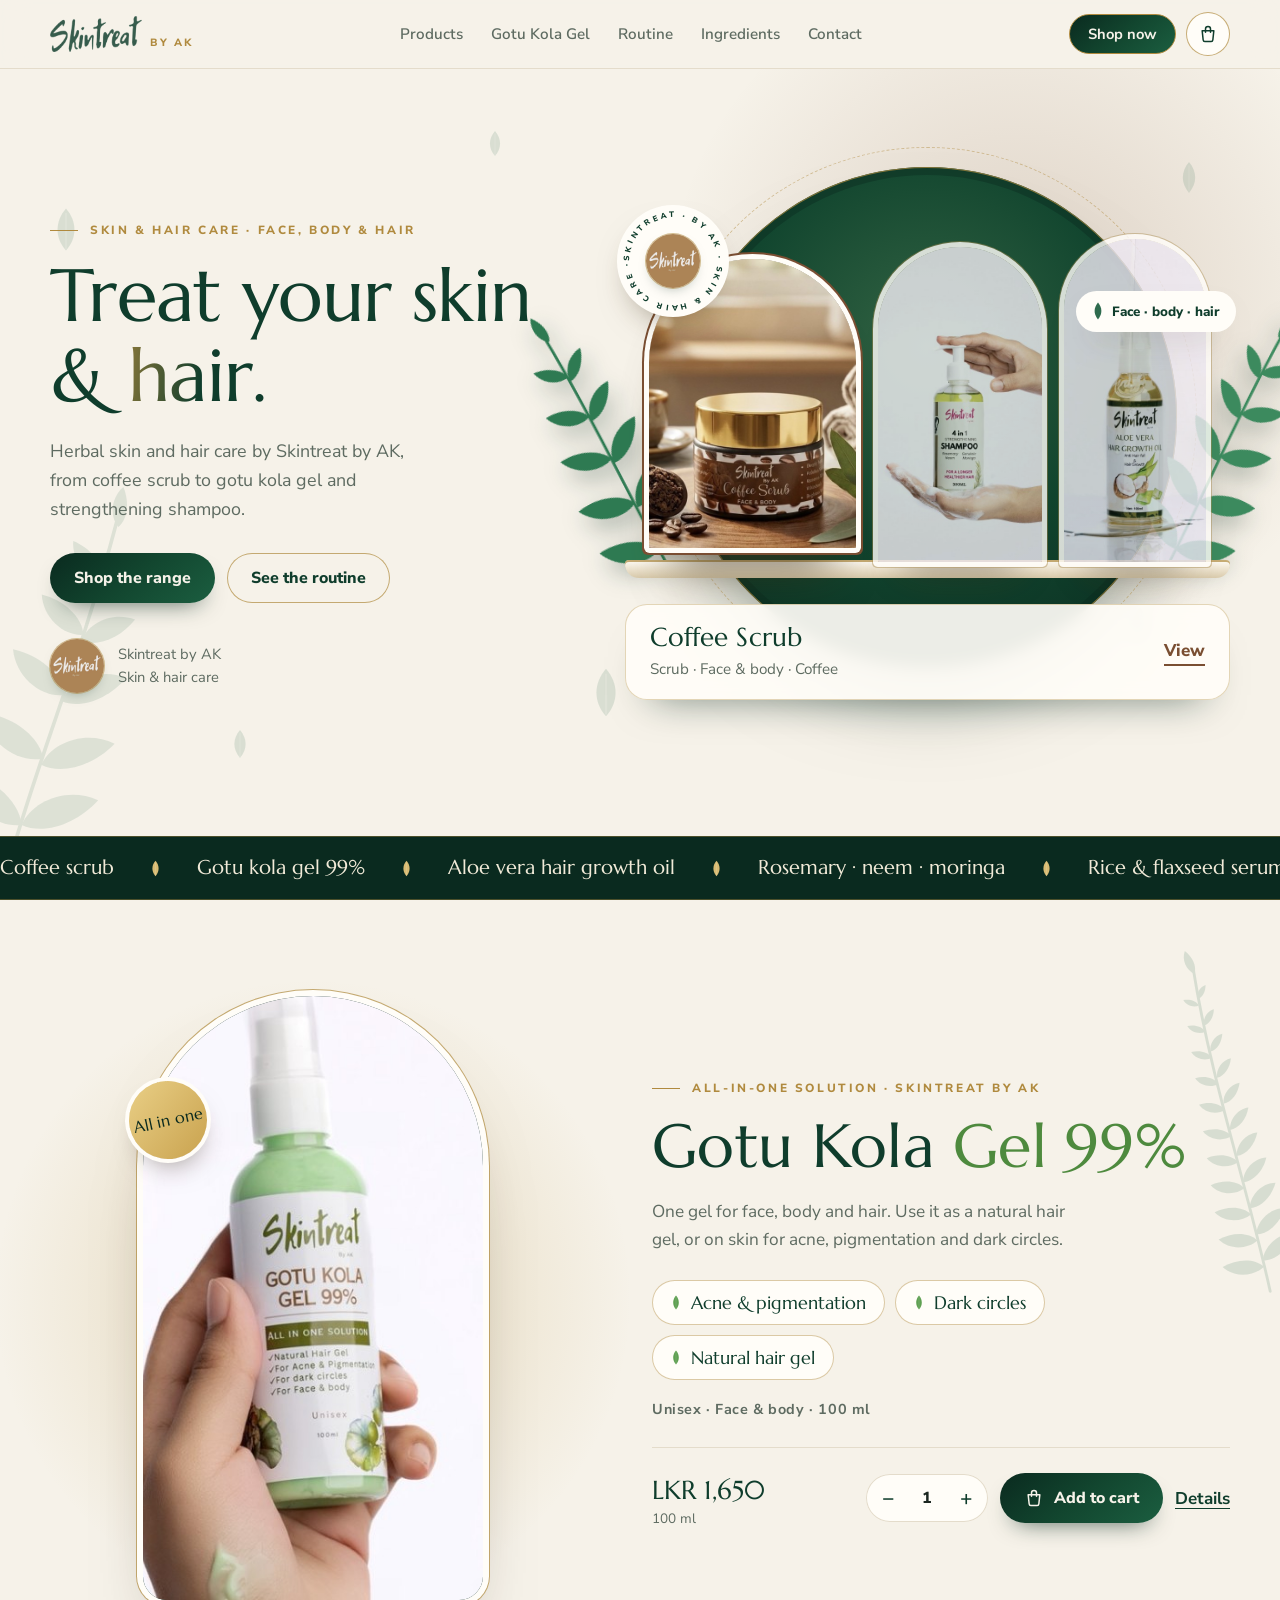
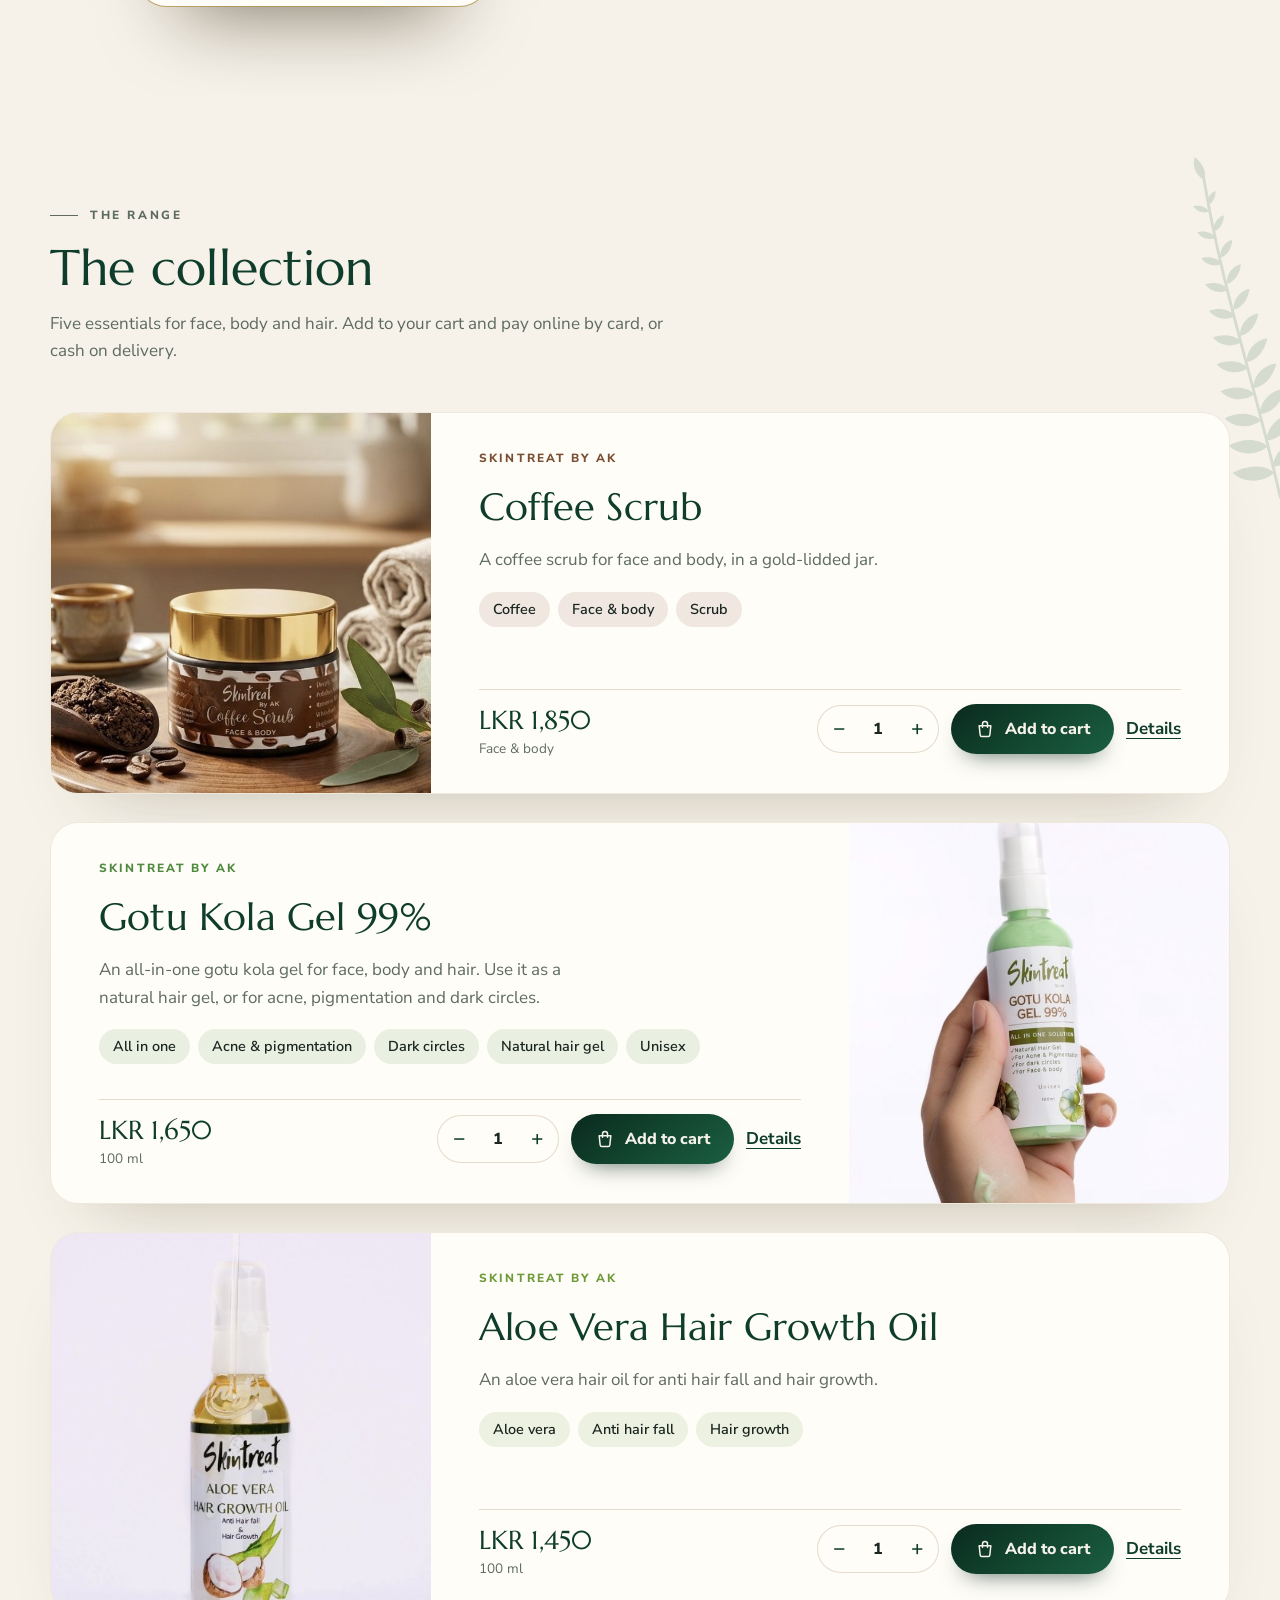
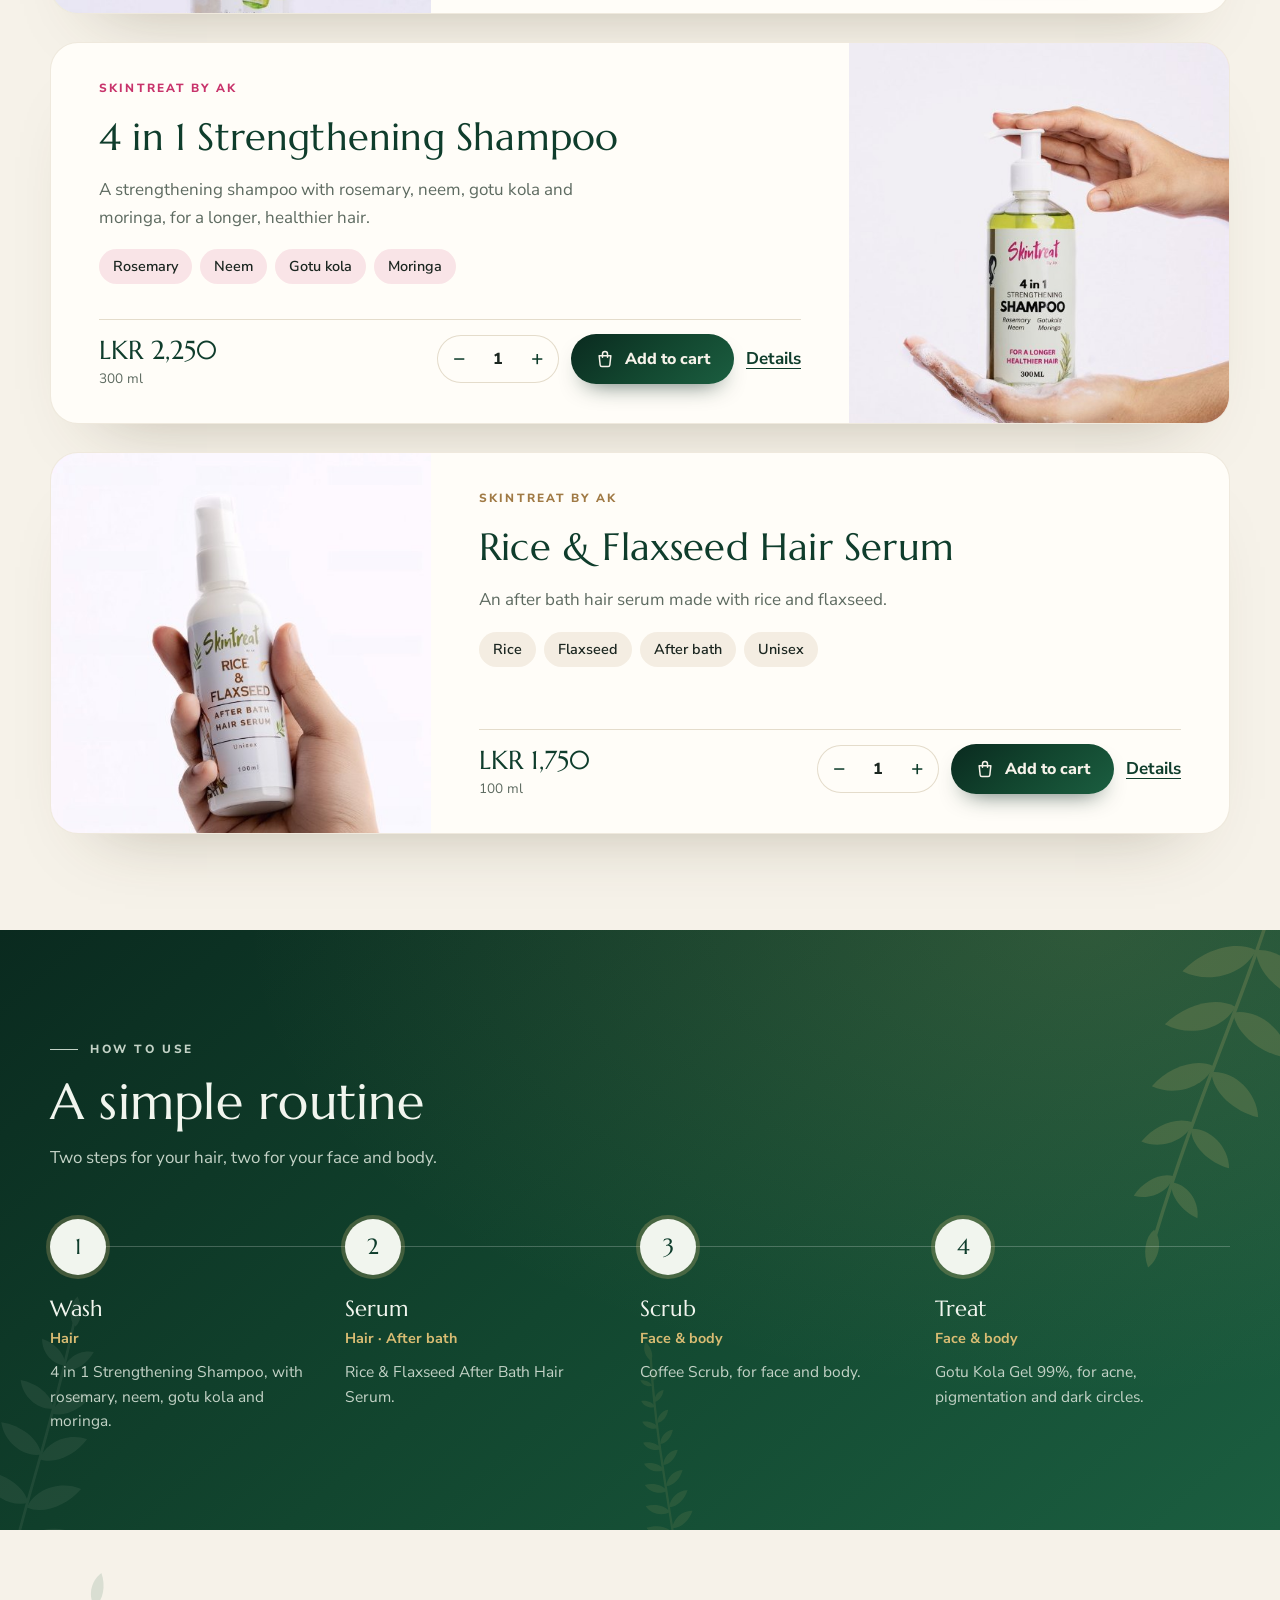
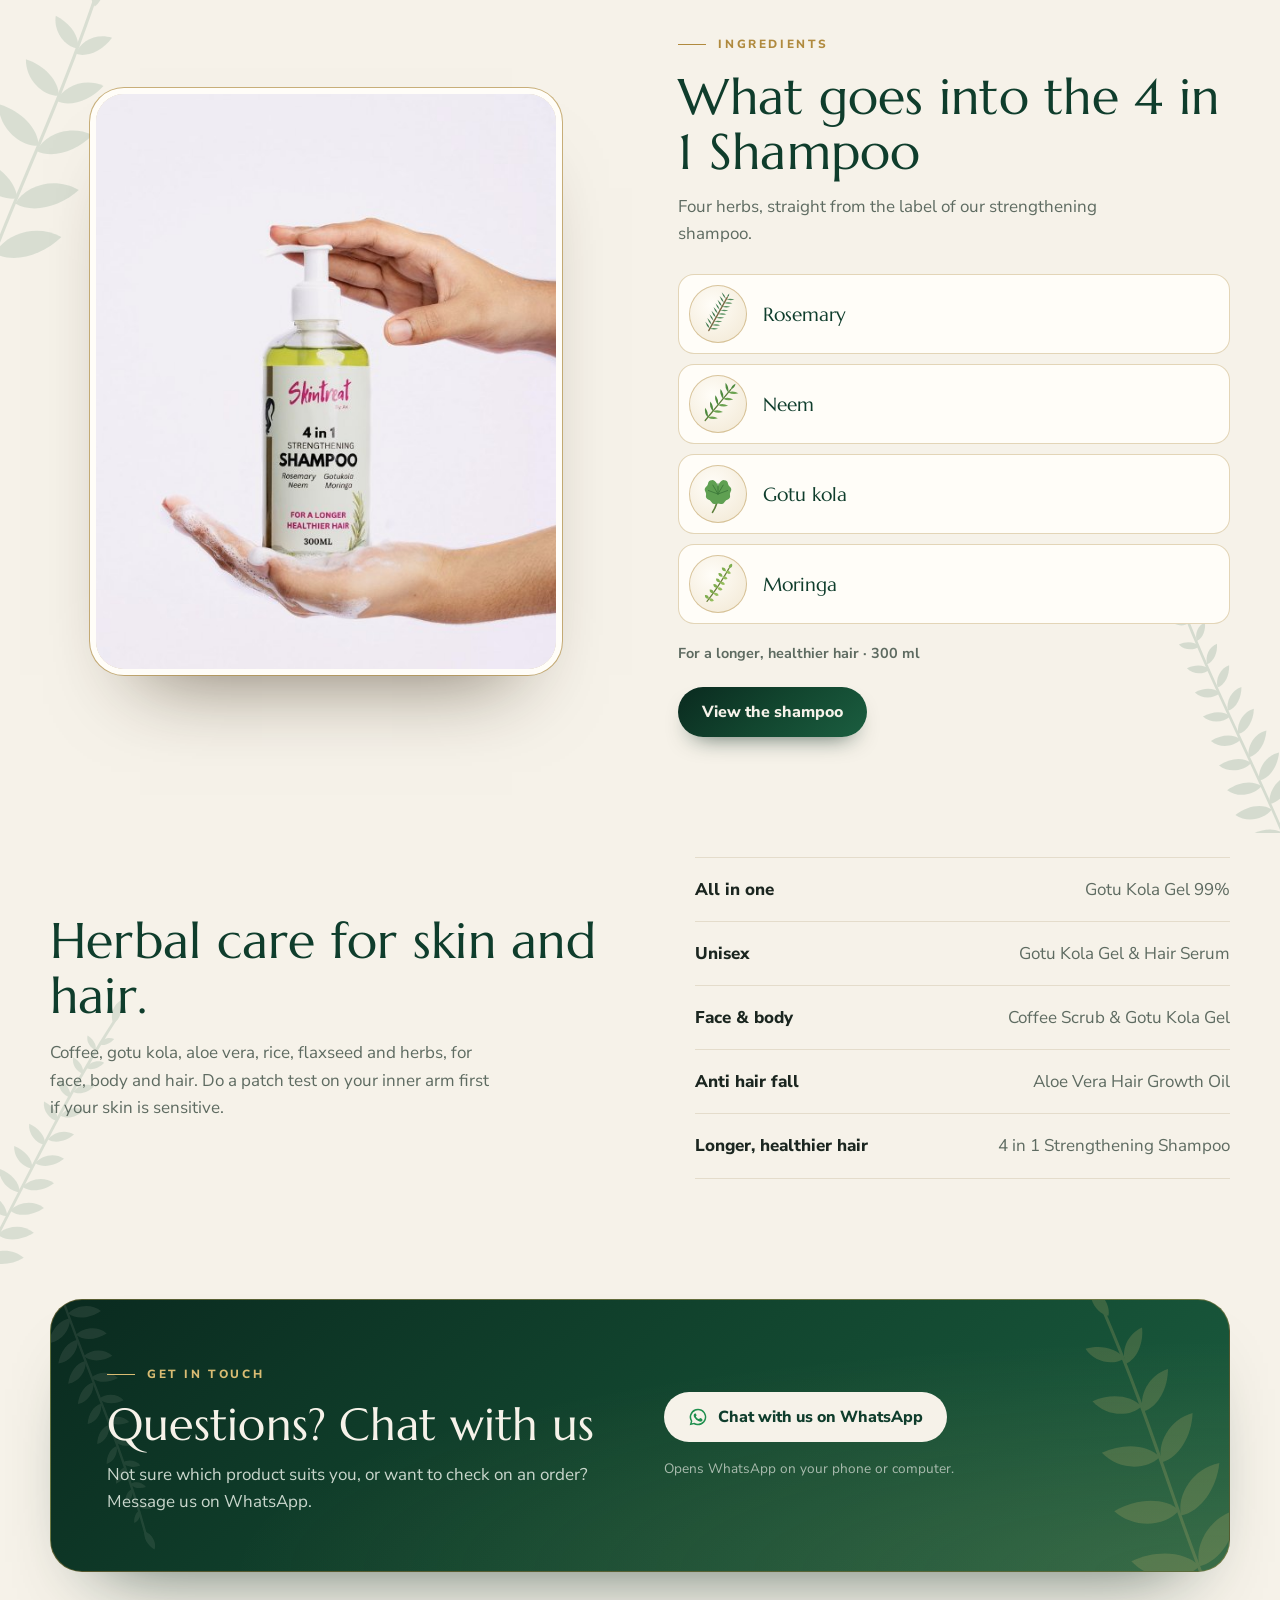
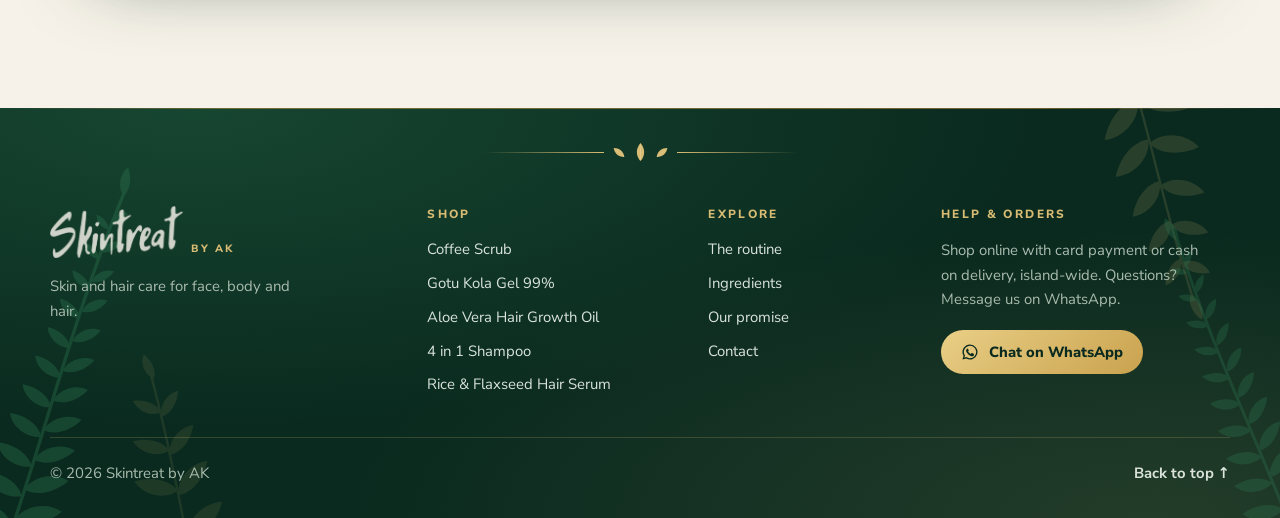
==== commit 66393654: "Add cart, product pages and checkout with online payment and COD - Shared catalogue, cart (saved in " ====
--- a/index.html
+++ b/index.html
@@ -10,6 +10,7 @@
 <link rel="preconnect" href="https://fonts.gstatic.com" crossorigin>
 <link href="https://fonts.googleapis.com/css2?family=Marcellus&family=Nunito+Sans:opsz,wght@6..12,400;6..12,600;6..12,800&display=swap" rel="stylesheet">
 <link rel="stylesheet" href="css/style.css">
+<link rel="stylesheet" href="css/shop.css">
 <script>document.documentElement.classList.add("js")</script>
 </head>
 <body>
@@ -26,8 +27,11 @@
       <li><a href="#herbs">Ingredients</a></li>
       <li><a href="#order">Contact</a></li>
     </ul></nav>
-    <a class="nav-cta" href="#order">Contact us</a>
-    <button class="menu-btn" id="menuBtn" aria-label="Open menu" aria-expanded="false" aria-controls="navList"><span></span><span></span><span></span></button>
+    <div class="nav-actions">
+      <a class="nav-cta" href="#products">Shop now</a>
+      <button class="cart-btn" type="button" data-cart-open aria-label="Open cart"><svg width="20" height="20" viewBox="0 0 24 24" fill="none" stroke="currentColor" stroke-width="1.8" stroke-linecap="round" stroke-linejoin="round" aria-hidden="true"><path d="M5 8h14l-1.2 11.2A2 2 0 0 1 15.8 21H8.2a2 2 0 0 1-2-1.8L5 8Z"/><path d="M9 10V6a3 3 0 0 1 6 0v4"/></svg><span class="cart-count" hidden>0</span></button>
+      <button class="menu-btn" id="menuBtn" aria-label="Open menu" aria-expanded="false" aria-controls="navList"><span></span><span></span><span></span></button>
+    </div>
   </div>
 </header>
 
@@ -90,10 +94,7 @@
       <p class="spot-lede">One gel for face, body and hair. Use it as a natural hair gel, or on skin for acne, pigmentation and dark circles.</p>
       <ul class="spot-words"><li><svg viewBox="0 0 40 60" aria-hidden="true"><use href="#leaf"/></svg>Acne &amp; pigmentation</li><li><svg viewBox="0 0 40 60" aria-hidden="true"><use href="#leaf"/></svg>Dark circles</li><li><svg viewBox="0 0 40 60" aria-hidden="true"><use href="#leaf"/></svg>Natural hair gel</li></ul>
       <p class="spot-meta">Unisex · Face &amp; body · 100 ml</p>
-      <div class="spot-buy">
-        <div class="price">Ask for price<small>Gotu Kola Gel 99%</small></div>
-        <a class="btn add" data-wa data-msg="Hello Skintreat by AK, I'd like to order the Gotu Kola Gel 99%." href="#order" target="_blank" rel="noopener"><svg width="20" height="20" viewBox="0 0 24 24" fill="currentColor" aria-hidden="true"><path d="M12 2a10 10 0 0 0-8.6 15.1L2 22l5-1.3A10 10 0 1 0 12 2Zm0 18.2a8.2 8.2 0 0 1-4.2-1.2l-.3-.2-3 .8.8-2.9-.2-.3A8.2 8.2 0 1 1 12 20.2Zm4.5-6.1c-.2-.1-1.5-.7-1.7-.8-.2-.1-.4-.1-.6.1l-.8 1c-.1.2-.3.2-.5.1a6.7 6.7 0 0 1-3.3-2.9c-.3-.4.2-.4.7-1.3.1-.2 0-.3 0-.4l-.8-1.8c-.2-.5-.4-.4-.6-.4h-.5a1 1 0 0 0-.7.3 3 3 0 0 0-.9 2.2 5.2 5.2 0 0 0 1.1 2.7 11.8 11.8 0 0 0 4.5 4c1.7.7 2.3.8 3.2.6.5-.1 1.5-.6 1.7-1.2.2-.6.2-1.1.1-1.2l-.4-.2Z"/></svg>Order on WhatsApp</a>
-      </div>
+      <div class="spot-buy buy" data-buy="gel" data-details></div>
     </div>
   </div>
 </section>
@@ -105,7 +106,7 @@
     <div class="head">
       <p class="eyebrow">The range</p>
       <h2>The collection</h2>
-      <p>Five essentials for face, body and hair. Tap “Order on WhatsApp” on any product to message us directly.</p>
+      <p>Five essentials for face, body and hair. Add to your cart and pay online by card, or cash on delivery.</p>
     </div>
 
     <div class="products">
@@ -116,10 +117,7 @@
           <h3>Coffee Scrub</h3>
           <p class="desc">A coffee scrub for face and body, in a gold-lidded jar.</p>
           <ul class="benefits"><li>Coffee</li><li>Face &amp; body</li><li>Scrub</li></ul>
-          <div class="buy">
-            <div class="price">Ask for price<small>Face &amp; body</small></div>
-            <a class="btn add" data-wa href="#order" target="_blank" rel="noopener"><svg width="18" height="18" viewBox="0 0 24 24" fill="currentColor" aria-hidden="true"><path d="M12 2a10 10 0 0 0-8.6 15.1L2 22l5-1.3A10 10 0 1 0 12 2Zm0 18.2a8.2 8.2 0 0 1-4.2-1.2l-.3-.2-3 .8.8-2.9-.2-.3A8.2 8.2 0 1 1 12 20.2Zm4.5-6.1c-.2-.1-1.5-.7-1.7-.8-.2-.1-.4-.1-.6.1l-.8 1c-.1.2-.3.2-.5.1a6.7 6.7 0 0 1-3.3-2.9c-.3-.4.2-.4.7-1.3.1-.2 0-.3 0-.4l-.8-1.8c-.2-.5-.4-.4-.6-.4h-.5a1 1 0 0 0-.7.3 3 3 0 0 0-.9 2.2 5.2 5.2 0 0 0 1.1 2.7 11.8 11.8 0 0 0 4.5 4c1.7.7 2.3.8 3.2.6.5-.1 1.5-.6 1.7-1.2.2-.6.2-1.1.1-1.2l-.4-.2Z"/></svg>Order on WhatsApp</a>
-          </div>
+          <div class="buy" data-buy="scrub" data-details></div>
         </div>
       </article>
 
@@ -130,10 +128,7 @@
           <h3>Gotu Kola Gel 99%</h3>
           <p class="desc">An all-in-one gotu kola gel for face, body and hair. Use it as a natural hair gel, or for acne, pigmentation and dark circles.</p>
           <ul class="benefits"><li>All in one</li><li>Acne &amp; pigmentation</li><li>Dark circles</li><li>Natural hair gel</li><li>Unisex</li></ul>
-          <div class="buy">
-            <div class="price">Ask for price<small>Net vol. 100 ml</small></div>
-            <a class="btn add" data-wa href="#order" target="_blank" rel="noopener"><svg width="18" height="18" viewBox="0 0 24 24" fill="currentColor" aria-hidden="true"><path d="M12 2a10 10 0 0 0-8.6 15.1L2 22l5-1.3A10 10 0 1 0 12 2Zm0 18.2a8.2 8.2 0 0 1-4.2-1.2l-.3-.2-3 .8.8-2.9-.2-.3A8.2 8.2 0 1 1 12 20.2Zm4.5-6.1c-.2-.1-1.5-.7-1.7-.8-.2-.1-.4-.1-.6.1l-.8 1c-.1.2-.3.2-.5.1a6.7 6.7 0 0 1-3.3-2.9c-.3-.4.2-.4.7-1.3.1-.2 0-.3 0-.4l-.8-1.8c-.2-.5-.4-.4-.6-.4h-.5a1 1 0 0 0-.7.3 3 3 0 0 0-.9 2.2 5.2 5.2 0 0 0 1.1 2.7 11.8 11.8 0 0 0 4.5 4c1.7.7 2.3.8 3.2.6.5-.1 1.5-.6 1.7-1.2.2-.6.2-1.1.1-1.2l-.4-.2Z"/></svg>Order on WhatsApp</a>
-          </div>
+          <div class="buy" data-buy="gel" data-details></div>
         </div>
       </article>
 
@@ -144,10 +139,7 @@
           <h3>Aloe Vera Hair Growth Oil</h3>
           <p class="desc">An aloe vera hair oil for anti hair fall and hair growth.</p>
           <ul class="benefits"><li>Aloe vera</li><li>Anti hair fall</li><li>Hair growth</li></ul>
-          <div class="buy">
-            <div class="price">Ask for price<small>Net vol. 100 ml</small></div>
-            <a class="btn add" data-wa href="#order" target="_blank" rel="noopener"><svg width="18" height="18" viewBox="0 0 24 24" fill="currentColor" aria-hidden="true"><path d="M12 2a10 10 0 0 0-8.6 15.1L2 22l5-1.3A10 10 0 1 0 12 2Zm0 18.2a8.2 8.2 0 0 1-4.2-1.2l-.3-.2-3 .8.8-2.9-.2-.3A8.2 8.2 0 1 1 12 20.2Zm4.5-6.1c-.2-.1-1.5-.7-1.7-.8-.2-.1-.4-.1-.6.1l-.8 1c-.1.2-.3.2-.5.1a6.7 6.7 0 0 1-3.3-2.9c-.3-.4.2-.4.7-1.3.1-.2 0-.3 0-.4l-.8-1.8c-.2-.5-.4-.4-.6-.4h-.5a1 1 0 0 0-.7.3 3 3 0 0 0-.9 2.2 5.2 5.2 0 0 0 1.1 2.7 11.8 11.8 0 0 0 4.5 4c1.7.7 2.3.8 3.2.6.5-.1 1.5-.6 1.7-1.2.2-.6.2-1.1.1-1.2l-.4-.2Z"/></svg>Order on WhatsApp</a>
-          </div>
+          <div class="buy" data-buy="oil" data-details></div>
         </div>
       </article>
 
@@ -158,10 +150,7 @@
           <h3>4 in 1 Strengthening Shampoo</h3>
           <p class="desc">A strengthening shampoo with rosemary, neem, gotu kola and moringa, for a longer, healthier hair.</p>
           <ul class="benefits"><li>Rosemary</li><li>Neem</li><li>Gotu kola</li><li>Moringa</li></ul>
-          <div class="buy">
-            <div class="price">Ask for price<small>Net vol. 300 ml</small></div>
-            <a class="btn add" data-wa href="#order" target="_blank" rel="noopener"><svg width="18" height="18" viewBox="0 0 24 24" fill="currentColor" aria-hidden="true"><path d="M12 2a10 10 0 0 0-8.6 15.1L2 22l5-1.3A10 10 0 1 0 12 2Zm0 18.2a8.2 8.2 0 0 1-4.2-1.2l-.3-.2-3 .8.8-2.9-.2-.3A8.2 8.2 0 1 1 12 20.2Zm4.5-6.1c-.2-.1-1.5-.7-1.7-.8-.2-.1-.4-.1-.6.1l-.8 1c-.1.2-.3.2-.5.1a6.7 6.7 0 0 1-3.3-2.9c-.3-.4.2-.4.7-1.3.1-.2 0-.3 0-.4l-.8-1.8c-.2-.5-.4-.4-.6-.4h-.5a1 1 0 0 0-.7.3 3 3 0 0 0-.9 2.2 5.2 5.2 0 0 0 1.1 2.7 11.8 11.8 0 0 0 4.5 4c1.7.7 2.3.8 3.2.6.5-.1 1.5-.6 1.7-1.2.2-.6.2-1.1.1-1.2l-.4-.2Z"/></svg>Order on WhatsApp</a>
-          </div>
+          <div class="buy" data-buy="shampoo" data-details></div>
         </div>
       </article>
 
@@ -172,10 +161,7 @@
           <h3>Rice &amp; Flaxseed Hair Serum</h3>
           <p class="desc">An after bath hair serum made with rice and flaxseed.</p>
           <ul class="benefits"><li>Rice</li><li>Flaxseed</li><li>After bath</li><li>Unisex</li></ul>
-          <div class="buy">
-            <div class="price">Ask for price<small>Net vol. 100 ml</small></div>
-            <a class="btn add" data-wa href="#order" target="_blank" rel="noopener"><svg width="18" height="18" viewBox="0 0 24 24" fill="currentColor" aria-hidden="true"><path d="M12 2a10 10 0 0 0-8.6 15.1L2 22l5-1.3A10 10 0 1 0 12 2Zm0 18.2a8.2 8.2 0 0 1-4.2-1.2l-.3-.2-3 .8.8-2.9-.2-.3A8.2 8.2 0 1 1 12 20.2Zm4.5-6.1c-.2-.1-1.5-.7-1.7-.8-.2-.1-.4-.1-.6.1l-.8 1c-.1.2-.3.2-.5.1a6.7 6.7 0 0 1-3.3-2.9c-.3-.4.2-.4.7-1.3.1-.2 0-.3 0-.4l-.8-1.8c-.2-.5-.4-.4-.6-.4h-.5a1 1 0 0 0-.7.3 3 3 0 0 0-.9 2.2 5.2 5.2 0 0 0 1.1 2.7 11.8 11.8 0 0 0 4.5 4c1.7.7 2.3.8 3.2.6.5-.1 1.5-.6 1.7-1.2.2-.6.2-1.1.1-1.2l-.4-.2Z"/></svg>Order on WhatsApp</a>
-          </div>
+          <div class="buy" data-buy="serum" data-details></div>
         </div>
       </article>
     </div>
@@ -241,8 +227,8 @@
       <svg class="sprig sp-order-l" aria-hidden="true"><use href="#fern"/></svg><svg class="sprig sp-order" aria-hidden="true"><use href="#sprig"/></svg>
       <div>
         <p class="eyebrow">Get in touch</p>
-        <h2>Order on WhatsApp</h2>
-        <p class="sub">Message us with the products you’d like, and we’ll confirm delivery and payment with you in the chat.</p>
+        <h2>Questions? Chat with us</h2>
+        <p class="sub">Not sure which product suits you, or want to check on an order? Message us on WhatsApp.</p>
       </div>
       <div class="contact-cta">
         <a class="btn btn-wa" data-wa href="#order" target="_blank" rel="noopener"><svg width="20" height="20" viewBox="0 0 24 24" fill="currentColor" aria-hidden="true"><path d="M12 2a10 10 0 0 0-8.6 15.1L2 22l5-1.3A10 10 0 1 0 12 2Zm0 18.2a8.2 8.2 0 0 1-4.2-1.2l-.3-.2-3 .8.8-2.9-.2-.3A8.2 8.2 0 1 1 12 20.2Zm4.5-6.1c-.2-.1-1.5-.7-1.7-.8-.2-.1-.4-.1-.6.1l-.8 1c-.1.2-.3.2-.5.1a6.7 6.7 0 0 1-3.3-2.9c-.3-.4.2-.4.7-1.3.1-.2 0-.3 0-.4l-.8-1.8c-.2-.5-.4-.4-.6-.4h-.5a1 1 0 0 0-.7.3 3 3 0 0 0-.9 2.2 5.2 5.2 0 0 0 1.1 2.7 11.8 11.8 0 0 0 4.5 4c1.7.7 2.3.8 3.2.6.5-.1 1.5-.6 1.7-1.2.2-.6.2-1.1.1-1.2l-.4-.2Z"/></svg>Chat with us on WhatsApp</a>
@@ -282,8 +268,8 @@
       </ul>
     </nav>
     <div class="foot-col foot-contact">
-      <h4>Order with us</h4>
-      <p>Message us on WhatsApp and we’ll confirm price, delivery and payment in the chat.</p>
+      <h4>Help &amp; orders</h4>
+      <p>Shop online with card payment or cash on delivery, island-wide. Questions? Message us on WhatsApp.</p>
       <a class="btn btn-gold" data-wa href="#order" target="_blank" rel="noopener"><svg width="18" height="18" viewBox="0 0 24 24" fill="currentColor" aria-hidden="true"><path d="M12 2a10 10 0 0 0-8.6 15.1L2 22l5-1.3A10 10 0 1 0 12 2Zm0 18.2a8.2 8.2 0 0 1-4.2-1.2l-.3-.2-3 .8.8-2.9-.2-.3A8.2 8.2 0 1 1 12 20.2Zm4.5-6.1c-.2-.1-1.5-.7-1.7-.8-.2-.1-.4-.1-.6.1l-.8 1c-.1.2-.3.2-.5.1a6.7 6.7 0 0 1-3.3-2.9c-.3-.4.2-.4.7-1.3.1-.2 0-.3 0-.4l-.8-1.8c-.2-.5-.4-.4-.6-.4h-.5a1 1 0 0 0-.7.3 3 3 0 0 0-.9 2.2 5.2 5.2 0 0 0 1.1 2.7 11.8 11.8 0 0 0 4.5 4c1.7.7 2.3.8 3.2.6.5-.1 1.5-.6 1.7-1.2.2-.6.2-1.1.1-1.2l-.4-.2Z"/></svg>Chat on WhatsApp</a>
     </div>
   </div>
@@ -294,11 +280,12 @@
 </footer>
 
 <!-- FLOATING WHATSAPP BUTTON -->
-<a class="wa-fab" id="waFab" data-wa href="#order" target="_blank" rel="noopener" aria-label="Order on WhatsApp">
+<a class="wa-fab" id="waFab" data-wa href="#order" target="_blank" rel="noopener" aria-label="Chat with us on WhatsApp">
   <svg viewBox="0 0 24 24" fill="currentColor" aria-hidden="true"><path d="M12 2a10 10 0 0 0-8.6 15.1L2 22l5-1.3A10 10 0 1 0 12 2Zm0 18.2a8.2 8.2 0 0 1-4.2-1.2l-.3-.2-3 .8.8-2.9-.2-.3A8.2 8.2 0 1 1 12 20.2Zm4.5-6.1c-.2-.1-1.5-.7-1.7-.8-.2-.1-.4-.1-.6.1l-.8 1c-.1.2-.3.2-.5.1a6.7 6.7 0 0 1-3.3-2.9c-.3-.4.2-.4.7-1.3.1-.2 0-.3 0-.4l-.8-1.8c-.2-.5-.4-.4-.6-.4h-.5a1 1 0 0 0-.7.3 3 3 0 0 0-.9 2.2 5.2 5.2 0 0 0 1.1 2.7 11.8 11.8 0 0 0 4.5 4c1.7.7 2.3.8 3.2.6.5-.1 1.5-.6 1.7-1.2.2-.6.2-1.1.1-1.2l-.4-.2Z"/></svg>
-  <span class="wa-fab-label">Order on WhatsApp</span>
+  <span class="wa-fab-label">Chat on WhatsApp</span>
 </a>
 
+<script src="js/store.js"></script>
 <script src="js/main.js"></script>
 </body>
 </html>
--- a/css/shop.css
+++ b/css/shop.css
@@ -0,0 +1,194 @@
+/* =====================================================================
+   SHOP - cart button, cart drawer, buy boxes, product page, checkout
+   Builds on the tokens in style.css.
+   ===================================================================== */
+
+/* ============ HEADER CART BUTTON ============ */
+.nav-actions{display:flex;align-items:center;gap:10px}
+.cart-btn{position:relative;flex:none;width:44px;height:44px;border-radius:50%;display:grid;place-items:center;cursor:pointer;padding:0;
+  border:1px solid color-mix(in srgb,var(--gold) 70%,transparent);background:var(--paper);color:var(--leaf);transition:background .25s}
+.cart-btn:hover{background:color-mix(in srgb,var(--gold) 12%,var(--paper))}
+.cart-count{position:absolute;top:-5px;right:-5px;min-width:20px;height:20px;padding:0 5px;border-radius:999px;display:grid;place-items:center;
+  background:var(--gold);color:#fff;font:800 .7rem/1 var(--body);box-shadow:0 0 0 2px var(--mist)}
+.cart-count[hidden]{display:none}
+@media (prefers-reduced-motion:no-preference){
+  .cart-count.bump{animation:bump .45s cubic-bezier(.3,1.6,.5,1)}
+  @keyframes bump{0%{transform:scale(.6)}100%{transform:scale(1)}}
+}
+@media (max-width:760px){.nav-actions{gap:8px}}
+@media (max-width:480px){.nav .nav-cta{display:none}}
+
+/* ============ BUY BOX (price + qty + add) ============ */
+.buy-actions{display:flex;flex-wrap:wrap;align-items:center;gap:12px}
+.buy .more{font-weight:700;color:var(--leaf);text-underline-offset:4px}
+.buy .price{margin-right:auto}
+.qty{display:inline-flex;align-items:center;height:48px;border-radius:999px;background:var(--paper);box-shadow:inset 0 0 0 1px var(--line)}
+.qty button{width:44px;height:100%;border:0;background:none;color:var(--leaf);font:600 1.3rem/1 var(--body);cursor:pointer;border-radius:999px}
+.qty button:hover{background:color-mix(in srgb,var(--gold) 12%,transparent)}
+.qty input{width:34px;border:0;background:none;text-align:center;font:800 1rem var(--body);color:var(--ink);-moz-appearance:textfield;appearance:textfield}
+.qty input::-webkit-inner-spin-button,.qty input::-webkit-outer-spin-button{-webkit-appearance:none;margin:0}
+.add svg{flex:none}
+
+/* ============ CART DRAWER ============ */
+html.cart-open{overflow:hidden}
+dialog.cart{position:fixed;inset:0 0 0 auto;margin:0;padding:0;border:0;width:min(440px,100%);height:100%;max-height:none;max-width:none;
+  background:transparent;color:var(--ink)}
+dialog.cart::backdrop{background:rgba(10,42,31,.45);backdrop-filter:blur(3px);-webkit-backdrop-filter:blur(3px)}
+.cart-panel{height:100%;display:flex;flex-direction:column;background:var(--mist);border-left:1px solid color-mix(in srgb,var(--gold) 40%,transparent);
+  box-shadow:-30px 0 60px -30px rgba(10,42,31,.5);padding-bottom:env(safe-area-inset-bottom,0px)}
+@media (prefers-reduced-motion:no-preference){
+  dialog.cart[open] .cart-panel{animation:slidein .4s cubic-bezier(.2,.8,.2,1)}
+  dialog.cart[open]::backdrop{animation:fadein .3s}
+  @keyframes slidein{from{transform:translateX(100%)}}
+  @keyframes fadein{from{opacity:0}}
+}
+.cart-head{display:flex;align-items:center;justify-content:space-between;padding:20px 20px 16px;border-bottom:1px solid var(--line)}
+.cart-head h2{font-size:1.7rem}
+.cart-x{width:40px;height:40px;border-radius:50%;border:1px solid var(--line);background:var(--paper);font-size:1.5rem;line-height:1;color:var(--leaf);cursor:pointer}
+.cart-body{flex:1;overflow-y:auto;padding:4px 20px}
+.cart-lines{list-style:none;margin:0;padding:0}
+.cl{display:grid;grid-template-columns:76px 1fr auto;gap:14px;padding:18px 0;border-bottom:1px solid var(--line)}
+.cl-pic img{width:76px;height:88px;object-fit:cover;border-radius:14px}
+.cl-info{display:flex;flex-direction:column;gap:4px;min-width:0}
+.cl-name{font-family:var(--display);font-size:1.1rem;line-height:1.2;color:var(--leaf);text-decoration:none}
+.cl-meta{font-size:.85rem;color:var(--muted)}
+.cl .qty{height:38px;margin-top:6px;align-self:flex-start}
+.cl .qty button{width:36px;font-size:1.1rem}
+.cl .qty input{width:28px;font-size:.92rem}
+.cl-end{display:flex;flex-direction:column;align-items:flex-end;justify-content:space-between;gap:8px;font-size:.95rem;white-space:nowrap}
+.cl-rm{border:0;background:none;padding:4px 0;color:var(--muted);font:600 .82rem var(--body);text-decoration:underline;text-underline-offset:3px;cursor:pointer}
+.cl-rm:hover{color:var(--red)}
+.cart-empty{display:grid;justify-items:center;gap:14px;text-align:center;padding:70px 0;color:var(--muted)}
+.cart-empty svg{width:48px;height:48px;color:var(--gold)}
+.cart-foot{padding:16px 20px 20px;border-top:1px solid var(--line);background:var(--paper);display:grid;gap:8px}
+.cart-foot:empty{display:none}
+.cart-row{display:flex;justify-content:space-between;font-size:1rem}
+.cart-row.muted{color:var(--muted);font-size:.93rem}
+.cart-go{margin-top:8px;width:100%}
+.cart-pay{text-align:center;font-size:.8rem;color:var(--muted)}
+.ship-meter{margin-bottom:6px}
+.ship-meter p{font-size:.86rem;color:var(--moss);font-weight:700}
+.ship-meter span{display:block;height:5px;border-radius:9px;background:var(--line);margin-top:6px;overflow:hidden}
+.ship-meter i{display:block;height:100%;background:linear-gradient(90deg,var(--moss),var(--gold));border-radius:inherit;transition:width .5s}
+
+/* ============ INNER PAGES (product, checkout, order) ============ */
+.page{padding:40px 0 80px;min-height:60vh}
+.crumbs{font-size:.88rem;color:var(--muted);margin-bottom:24px}
+.crumbs a{color:var(--muted);text-underline-offset:3px}
+.slim-nav ul{display:flex}
+@media (max-width:760px){.slim-nav ul{display:none}}
+.slim-foot{padding:26px 0 30px;margin-top:0}
+.slim-foot .foot-bottom{border-top:0;padding-top:0}
+
+/* Product page */
+.pd{display:grid;grid-template-columns:1fr 1fr;gap:clamp(28px,5vw,64px);align-items:start}
+.pd-pic{--c:var(--gold);position:sticky;top:calc(var(--nav-h) + 20px);border-radius:28px;overflow:hidden;aspect-ratio:4/5;background:var(--paper);
+  box-shadow:0 40px 70px -50px rgba(70,55,25,.45)}
+.pd-pic img{width:100%;height:100%;object-fit:cover}
+.pd-copy{display:flex;flex-direction:column;gap:18px}
+.pd-copy .line{color:var(--c,var(--gold));font-weight:800;font-size:.74rem;letter-spacing:.18em;text-transform:uppercase}
+.pd-copy h1{font-size:clamp(2.2rem,4.6vw,3.4rem)}
+.pd-price{font-family:var(--display);font-size:2rem;color:var(--leaf)}
+.pd-price small{font:600 .9rem var(--body);color:var(--muted);margin-left:8px}
+.pd-copy .desc{color:var(--muted);font-size:1.05rem;max-width:52ch}
+.pd-copy .benefits li{background:color-mix(in srgb,var(--c,var(--gold)) 12%,transparent)}
+.pd-buy{display:flex;flex-wrap:wrap;gap:12px;padding:20px 0;border-block:1px solid var(--line)}
+.pd-buy .add{flex:1;min-width:170px}
+.pd-buy .btn-ghost{flex:1;min-width:140px}
+.pd-notes{list-style:none;margin:0;padding:0;display:grid;gap:12px;font-size:.95rem;color:var(--muted)}
+.pd-notes li{display:flex;gap:12px;align-items:flex-start}
+.pd-notes b{color:var(--ink)}
+.pd-notes svg{flex:none;margin-top:3px;color:var(--moss)}
+[data-line="coffee"]{--c:#7A4E32}[data-line="gotu"]{--c:#4E8A3E}[data-line="aloe"]{--c:#6F9A3A}[data-line="rose"]{--c:var(--rose)}[data-line="rice"]{--c:#A07A45}
+.related{margin-top:90px}
+.related h2{font-size:clamp(1.7rem,3.4vw,2.4rem);margin-bottom:24px}
+.mini-grid{display:grid;grid-template-columns:repeat(4,1fr);gap:20px}
+.mini{display:flex;flex-direction:column;background:var(--paper);border-radius:22px;overflow:hidden;border:1px solid color-mix(in srgb,var(--line) 60%,transparent);text-decoration:none}
+.mini img{aspect-ratio:1;object-fit:cover;transition:transform .6s}
+.mini:hover img{transform:scale(1.04)}
+.mini div{padding:14px 16px 18px;display:grid;gap:4px}
+.mini b{font-family:var(--display);font-weight:400;font-size:1.1rem;color:var(--leaf);line-height:1.2}
+.mini span{color:var(--muted);font-size:.9rem}
+@media (max-width:880px){.pd{grid-template-columns:1fr}.pd-pic{position:relative;top:0;aspect-ratio:1}.mini-grid{grid-template-columns:repeat(2,1fr)}}
+
+/* Checkout */
+.co-title{font-size:clamp(2.2rem,4.6vw,3.2rem);margin-bottom:28px}
+.co{display:grid;grid-template-columns:1.25fr 1fr;gap:clamp(24px,4vw,48px);align-items:start}
+.co-card{background:var(--paper);border-radius:24px;padding:clamp(20px,3vw,32px);border:1px solid color-mix(in srgb,var(--line) 60%,transparent);box-shadow:0 30px 60px -50px rgba(70,55,25,.4)}
+.co-card + .co-card{margin-top:20px}
+.co-card h2{font-size:1.5rem;display:flex;align-items:center;gap:12px;margin-bottom:20px}
+.co-card h2 .n{width:30px;height:30px;border-radius:50%;display:grid;place-items:center;background:var(--emerald);color:#F6F2E9;font:800 .85rem var(--body)}
+.fields{display:grid;grid-template-columns:1fr 1fr;gap:16px}
+.field{display:grid;gap:6px}
+.field.full{grid-column:1/-1}
+.field label{font-weight:700;font-size:.9rem}
+.field label small{font-weight:600;color:var(--muted)}
+.field input,.field select,.field textarea{width:100%;font:1rem var(--body);color:var(--ink);background:var(--mist);border:1px solid var(--line);border-radius:14px;padding:13px 14px;transition:border-color .2s,box-shadow .2s}
+.field textarea{min-height:84px;resize:vertical}
+.field input:focus,.field select:focus,.field textarea:focus{outline:none;border-color:var(--moss);box-shadow:0 0 0 3px color-mix(in srgb,var(--moss) 20%,transparent)}
+.field .err{display:none;color:var(--red);font-size:.84rem;font-weight:600}
+.field.invalid input,.field.invalid select,.field.invalid textarea{border-color:var(--red)}
+.field.invalid .err{display:block}
+@media (max-width:560px){.fields{grid-template-columns:1fr}}
+
+.pay-opts{display:grid;gap:12px;border:0;margin:0;padding:0}
+.pay-opt{position:relative;display:grid;grid-template-columns:auto 1fr auto;gap:14px;align-items:center;padding:18px;border-radius:18px;border:1.5px solid var(--line);background:var(--mist);cursor:pointer;transition:border-color .2s,background .2s}
+.pay-opt input{width:20px;height:20px;accent-color:var(--leaf);margin:0}
+.pay-opt b{display:block;font-size:1.02rem}
+.pay-opt span{display:block;color:var(--muted);font-size:.88rem;line-height:1.4;margin-top:2px}
+.pay-opt:has(input:checked){border-color:var(--leaf);background:color-mix(in srgb,var(--moss) 7%,var(--paper))}
+.pay-opt:has(input:disabled){opacity:.55;cursor:not-allowed}
+.pay-opt:has(input:focus-visible){outline:3px solid var(--glow);outline-offset:3px}
+.pay-ico{display:flex;gap:6px;color:var(--leaf)}
+.pay-ico i{font:800 .62rem var(--body);font-style:normal;letter-spacing:.04em;padding:4px 6px;border-radius:6px;border:1px solid var(--line);background:var(--paper)}
+.pay-info{margin-top:14px;font-size:.9rem;color:var(--muted);padding:14px 16px;border-radius:14px;background:color-mix(in srgb,var(--gold) 9%,transparent)}
+
+.summary{position:sticky;top:calc(var(--nav-h) + 20px)}
+.sum-lines{list-style:none;margin:0 0 16px;padding:0;display:grid;gap:14px}
+.sum-lines li{display:grid;grid-template-columns:56px 1fr auto;gap:12px;align-items:center;font-size:.95rem}
+.sum-pic{position:relative}
+.sum-pic img{width:56px;height:64px;object-fit:cover;border-radius:12px}
+.sum-pic em{position:absolute;top:-7px;right:-7px;min-width:22px;height:22px;border-radius:99px;background:var(--leaf);color:#F6F2E9;font:800 .72rem/22px var(--body);text-align:center;font-style:normal;padding:0 5px}
+.sum-lines .nm{font-family:var(--display);color:var(--leaf);line-height:1.2}
+.sum-lines .nm small{display:block;font-family:var(--body);color:var(--muted);font-size:.8rem}
+.sum-row{display:flex;justify-content:space-between;padding:6px 0;color:var(--muted)}
+.sum-row b{color:var(--ink);font-weight:600}
+.sum-total{display:flex;justify-content:space-between;align-items:baseline;border-top:1px solid var(--line);margin-top:10px;padding-top:14px;font-weight:800}
+.sum-total b{font-family:var(--display);font-weight:400;font-size:1.8rem;color:var(--leaf)}
+.place{width:100%;margin-top:18px;padding:17px 24px;font-size:1.05rem}
+.place[disabled]{opacity:.6;cursor:progress}
+.secure{display:flex;align-items:center;justify-content:center;gap:8px;margin-top:12px;font-size:.82rem;color:var(--muted)}
+.edit-cart{border:0;background:none;padding:0;font:700 .9rem var(--body);color:var(--leaf);text-decoration:underline;text-underline-offset:3px;cursor:pointer}
+.co-empty{text-align:center;padding:60px 20px}
+.co-empty p{color:var(--muted);margin:10px 0 24px}
+.form-alert{display:none;margin-bottom:16px;padding:12px 16px;border-radius:14px;background:color-mix(in srgb,var(--red) 10%,var(--paper));color:var(--red);font-weight:700;font-size:.92rem}
+.form-alert.show{display:block}
+@media (max-width:900px){.co{grid-template-columns:1fr}.summary{position:static}}
+
+/* Payment modal (demo stand-in for the PayHere popup) */
+dialog.paybox{border:0;padding:0;border-radius:24px;width:min(420px,calc(100% - 32px));background:var(--paper);color:var(--ink);box-shadow:0 40px 80px -30px rgba(10,42,31,.6)}
+dialog.paybox::backdrop{background:rgba(10,42,31,.5)}
+.paybox-in{padding:28px;display:grid;gap:14px;text-align:center}
+.paybox h2{font-size:1.6rem}
+.paybox p{color:var(--muted);font-size:.95rem}
+.paybox .amt{font-family:var(--display);font-size:2.2rem;color:var(--leaf)}
+.paybox .demo{font-size:.8rem;padding:8px 12px;border-radius:10px;background:color-mix(in srgb,var(--gold) 14%,transparent);color:var(--ink)}
+.paybox .btns{display:grid;gap:10px;margin-top:6px}
+
+/* Order confirmation */
+.ok{max-width:760px;margin-inline:auto}
+.ok-head{text-align:center;margin-bottom:32px}
+.ok-tick{width:76px;height:76px;margin:0 auto 18px;border-radius:50%;display:grid;place-items:center;background:var(--emerald);color:#F6F2E9;box-shadow:0 0 0 8px color-mix(in srgb,var(--gold) 22%,transparent)}
+.ok-head h1{font-size:clamp(2.2rem,4.6vw,3.2rem)}
+.ok-head p{color:var(--muted);margin-top:10px}
+.ok-id{display:inline-block;margin-top:14px;padding:8px 16px;border-radius:999px;background:var(--paper);border:1px solid var(--line);font-weight:800;letter-spacing:.06em}
+.ok-steps{display:grid;grid-template-columns:1fr 1fr;gap:20px}
+.ok-steps .co-card{margin:0}
+.ok-steps h3{font-size:1.2rem;margin-bottom:8px}
+.ok-steps p{color:var(--muted);font-size:.95rem}
+.ok .co-card{margin-top:20px}
+.ok-actions{display:flex;flex-wrap:wrap;gap:12px;justify-content:center;margin-top:30px}
+.status{display:inline-block;padding:3px 10px;border-radius:999px;font-size:.78rem;font-weight:800;letter-spacing:.04em;background:color-mix(in srgb,var(--moss) 14%,transparent);color:var(--moss)}
+.status.warn{background:color-mix(in srgb,var(--gold) 18%,transparent);color:#7A5A1E}
+@media (max-width:640px){.ok-steps{grid-template-columns:1fr}}
+.sr-only{position:absolute;width:1px;height:1px;padding:0;margin:-1px;overflow:hidden;clip:rect(0 0 0 0);white-space:nowrap;border:0}
